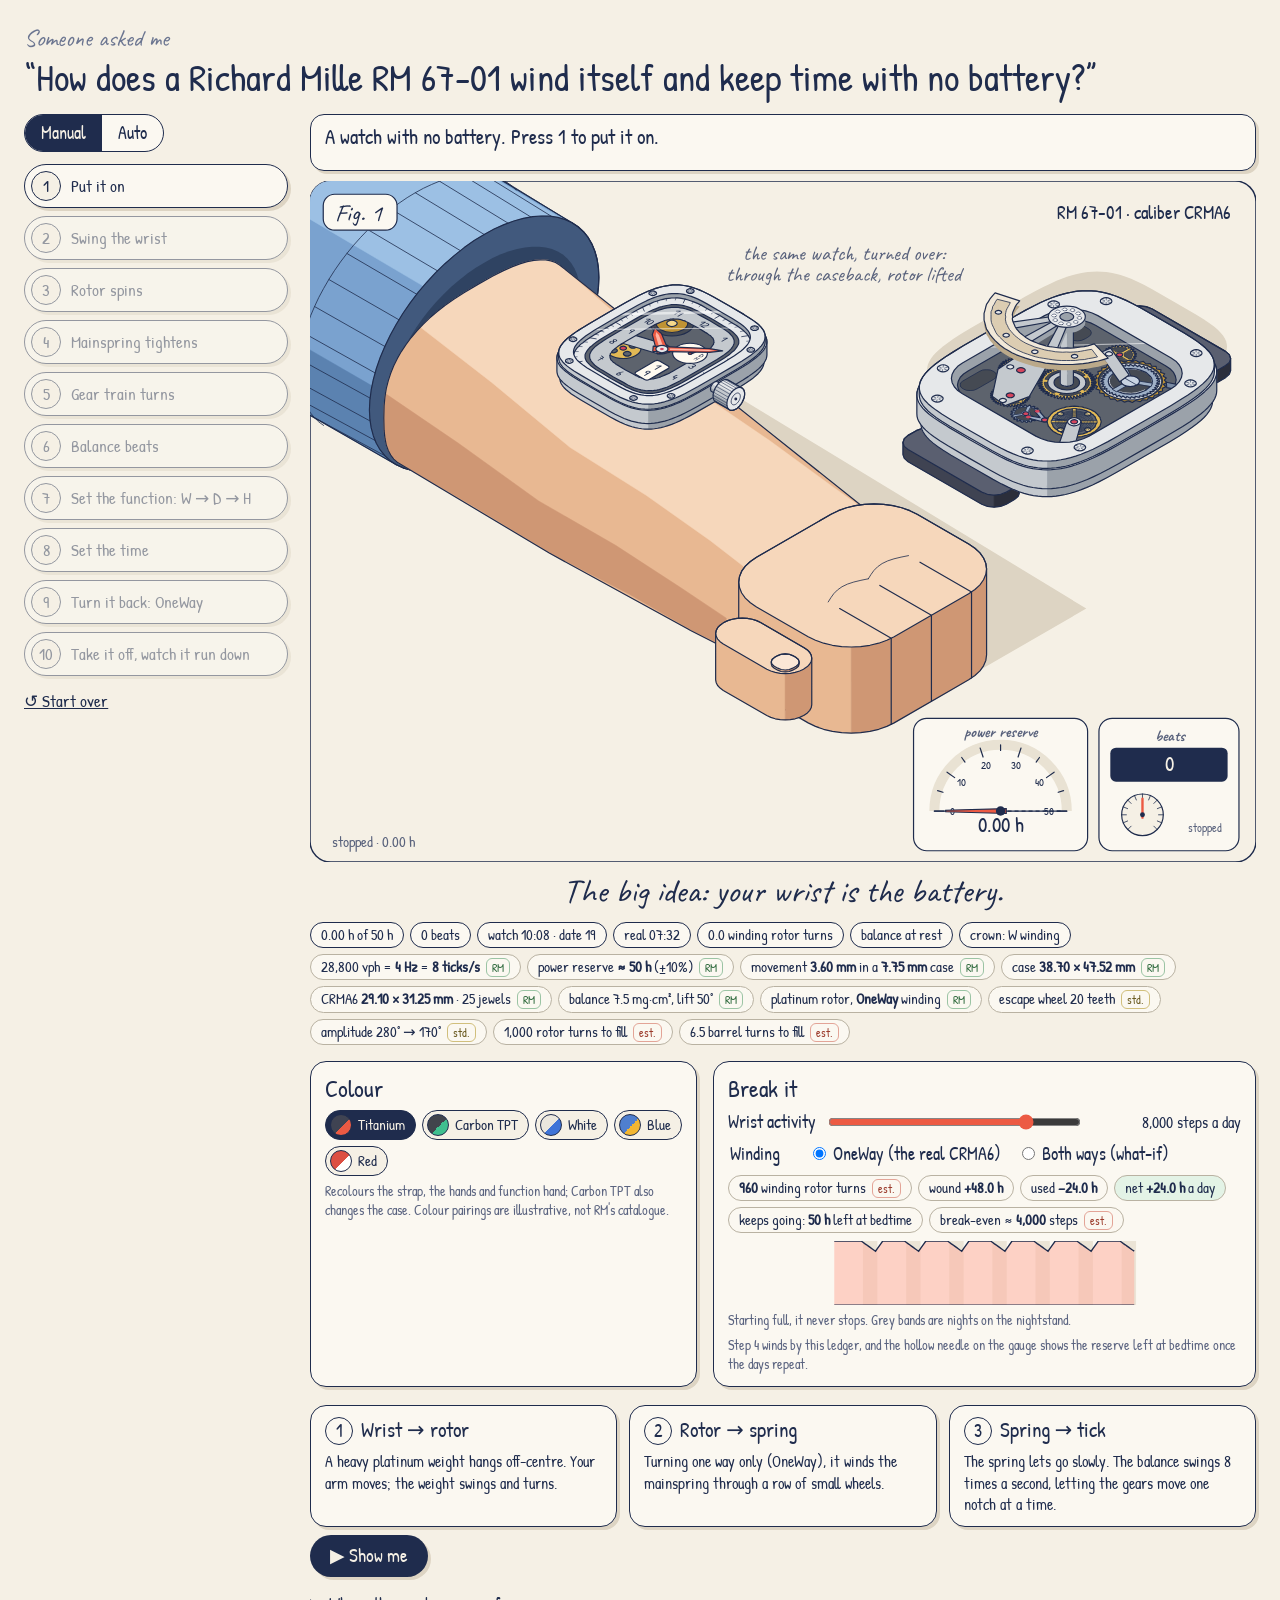
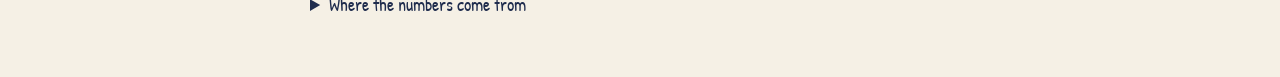
==== rm67-01/rm67-01.html @ 86c644dc "Add RM 67-01 interactive anatomy figure A hand-inked isometric explainer of how the RM 67-01 (calibe" ====
<!doctype html>
<html lang="en">
<head>
<meta charset="utf-8">
<meta name="viewport" content="width=device-width, initial-scale=1">
<title>RM 67-01 Anatomy</title>
<meta name="description" content="How a Richard Mille RM 67-01 winds itself and keeps time with no battery: an interactive, hand-inked machine driven by one small model.">
<link rel="preconnect" href="https://fonts.googleapis.com">
<link rel="preconnect" href="https://fonts.gstatic.com" crossorigin>
<link href="https://fonts.googleapis.com/css2?family=Caveat:wght@600;700&family=Patrick+Hand&display=swap" rel="stylesheet">
<style>:root {
  --paper: #f5f0e5;
  --paper2: #fbf8f1;
  --ink: #1f2c4d;
  --shade: #ddd4c3;
  --cs0: #e6e8ea; --cs1: #c4c9ce; --cs2: #9ba2aa;
  --st0: #5a5f70; --st1: #3f4352; --st2: #2b2e3b;
  --ac0: #ffb3a3; --ac1: #ec5a43; --ac2: #b9402e;
  --blur: rgba(220, 205, 178, 0.55);
  color-scheme: light;
}
* { box-sizing: border-box; }
html, body { margin: 0; }
body {
  background: var(--paper);
  color: var(--ink);
  font-family: "Patrick Hand", "Comic Sans MS", system-ui, sans-serif;
  font-size: 18px;
  line-height: 1.35;
}
.top { max-width: 1280px; margin: 0 auto; padding: 22px 24px 0; }
.kicker { margin: 0; font-family: Caveat, cursive; font-size: 24px; color: #6b7590; }
h1 { margin: 2px 0 0; font-weight: 400; font-size: clamp(24px, 3.2vw, 38px); line-height: 1.15; }
.grid { max-width: 1280px; margin: 0 auto; padding: 14px 24px 60px; display: grid; grid-template-columns: 264px minmax(0, 1fr); gap: 22px; align-items: start; }
.side { position: sticky; top: 14px; }
.mode { display: inline-flex; border: 1.5px solid var(--ink); border-radius: 999px; overflow: hidden; margin-bottom: 12px; background: var(--paper2); }
.mode button { font: inherit; border: 0; background: none; color: var(--ink); padding: 6px 16px; cursor: pointer; }
.mode button[aria-pressed="true"] { background: var(--ink); color: var(--paper); }
.steps { list-style: none; margin: 0; padding: 0; display: grid; gap: 8px; }
.steps button {
  width: 100%; display: flex; align-items: center; gap: 10px; text-align: left;
  font: inherit; font-size: 17px; color: var(--ink); background: var(--paper2);
  border: 1.5px solid var(--ink); border-radius: 999px; padding: 6px 14px 6px 6px; cursor: pointer;
  box-shadow: 3px 3px 0 var(--shade); transition: opacity .3s, background .3s, transform .15s;
}
.steps .n { flex: none; width: 30px; height: 30px; border-radius: 50%; border: 1.5px solid var(--ink); display: grid; place-items: center; background: var(--paper); font-size: 17px; }
.steps button:disabled { cursor: default; }
.steps button[data-state="later"] { opacity: .45; }
.steps button[data-state="done"] { opacity: .38; box-shadow: none; }
.steps button[data-state="done"] .n { background: var(--ink); color: var(--paper); }
.steps button[data-state="running"] { background: var(--ac1); color: #fff; border-color: var(--ink); }
.steps button[data-state="running"] .n { background: #fff; color: var(--ink); }
.steps button[data-state="next"]:not(:disabled):hover { transform: translate(-1px, -1px); box-shadow: 4px 4px 0 var(--shade); }
.steps button.pulse .n { animation: pulse 1.3s ease-in-out infinite; }
@keyframes pulse { 0%, 100% { box-shadow: 0 0 0 0 rgba(236, 90, 67, .55); } 50% { box-shadow: 0 0 0 7px rgba(236, 90, 67, 0); } }
.restart { display: inline-block; margin-top: 14px; color: var(--ink); font-size: 17px; }
.stage { min-width: 0; }
.hint { margin: 0 0 10px; min-height: 2.7em; font-size: 21px; background: var(--paper2); border: 1.5px solid var(--ink); border-radius: 14px; padding: 8px 14px; box-shadow: 3px 3px 0 var(--shade); }
.card { position: relative; }
#fig { display: block; width: 100%; height: auto; }
.readout { position: absolute; left: 22px; bottom: 10px; margin: 0; font-size: 15px; color: #59627c; }
.big { font-family: Caveat, cursive; font-size: 34px; margin: 6px 0 8px; text-align: center; }
.chips { display: flex; flex-wrap: wrap; gap: 6px; }
.chips.facts { margin-top: 6px; }
.chip { background: var(--paper2); border: 1.2px solid #b9b2a2; border-radius: 999px; padding: 2px 10px; font-size: 15px; white-space: nowrap; }
.chip.lv { border-color: var(--ink); }
.chip.lv:empty { display: none; }
.chip.bad { background: #fde3dd; }
.chip.good { background: #e3f3e6; }
.src { font-style: normal; font-size: 12px; border-radius: 6px; padding: 0 5px; margin-left: 3px; border: 1px solid; }
.src.rm { color: #2f6a3d; border-color: #9bc4a4; }
.src.std { color: #6a5a20; border-color: #d1bf7c; }
.src.est { color: #9b3a2a; border-color: #e3a497; }
.row2 { display: grid; grid-template-columns: minmax(0, 1fr) minmax(0, 1.4fr); gap: 16px; margin-top: 16px; }
.panel { background: var(--paper2); border: 1.5px solid var(--ink); border-radius: 16px; padding: 10px 14px 12px; box-shadow: 3px 3px 0 var(--shade); min-width: 0; }
.panel h2 { margin: 0 0 6px; font-weight: 400; font-size: 24px; }
.small { font-size: 14px; color: #5b6480; margin: 6px 0 0; }
.swatches { display: flex; flex-wrap: wrap; gap: 6px; }
.sw { font: inherit; font-size: 15px; display: inline-flex; align-items: center; gap: 6px; border: 1.2px solid var(--ink); background: var(--paper); border-radius: 999px; padding: 3px 10px 3px 4px; cursor: pointer; color: var(--ink); }
.sw i { width: 22px; height: 22px; border-radius: 50%; border: 1.2px solid var(--ink); background: linear-gradient(135deg, var(--a) 55%, var(--b) 55%); }
.sw[aria-pressed="true"] { background: var(--ink); color: var(--paper); }
.sl { display: grid; grid-template-columns: auto minmax(0, 1fr) auto; gap: 10px; align-items: center; }
.sl input { width: 100%; accent-color: var(--ac1); }
.sl output { font-size: 16px; min-width: 9.5em; text-align: right; }
.wind { border: 0; padding: 0; margin: 8px 0; display: flex; flex-wrap: wrap; gap: 4px 16px; }
.wind legend { float: left; margin-right: 10px; }
.week { width: 100%; height: 64px; margin-top: 8px; display: block; }
.week .night { fill: #ebe4d6; }
.week .wkFill { fill: var(--ac0); opacity: .55; }
.week .wkLine { fill: none; stroke: var(--ink); stroke-width: 1.4; vector-effect: non-scaling-stroke; }
.week .wkAxis { stroke: var(--ink); stroke-width: 1.2; vector-effect: non-scaling-stroke; }
.cards { list-style: none; margin: 18px 0 8px; padding: 0; display: grid; grid-template-columns: repeat(3, minmax(0, 1fr)); gap: 12px; }
.cards li { background: var(--paper2); border: 1.5px solid var(--ink); border-radius: 16px; padding: 10px 14px; box-shadow: 3px 3px 0 var(--shade); }
.cards .n { display: inline-grid; place-items: center; width: 28px; height: 28px; border-radius: 50%; border: 1.5px solid var(--ink); }
.cards h3 { display: inline; margin-left: 8px; font-weight: 400; font-size: 21px; }
.cards p { margin: 6px 0 0; font-size: 16px; }
.showme { font: inherit; font-size: 19px; background: var(--ink); color: var(--paper); border: 0; border-radius: 999px; padding: 8px 20px; cursor: pointer; box-shadow: 3px 3px 0 var(--shade); }
.notes { margin-top: 16px; font-size: 15px; }
.notes summary { cursor: pointer; font-size: 18px; }
.notes li { margin: 4px 0; }

/* the drawing */
#fig .paper { fill: var(--paper); stroke: var(--ink); stroke-width: 1.5; vector-effect: non-scaling-stroke; }
#fig path, #fig circle, #fig rect { vector-effect: non-scaling-stroke; }
#fig .k { fill: none; stroke: var(--ink); stroke-width: 1.2; stroke-linejoin: round; stroke-linecap: round; }
#fig circle.k, #fig path.k[style] { stroke: var(--ink); }
#fig .thin { stroke-width: 0.8; }
#fig .hair { stroke-width: 0.55; }
#fig .dash { stroke-dasharray: 3 3; }
#fig .shade { fill: var(--shade); }
#fig .skinShade { fill: #d9a582; opacity: 1; }
#fig .glint { fill: none; stroke: #ffffff; stroke-width: 2.4; opacity: .55; stroke-linecap: round; }
#fig .glint.thinG { stroke-width: 1.2; }
#fig .spring { fill: none; stroke: #e8eef7; stroke-width: 0.9; }
#fig .tpt { fill: url(#tptP); stroke: var(--ink); stroke-width: 1.2; }
#fig .num { font-family: "Patrick Hand", sans-serif; font-size: 3.3px; text-anchor: middle; fill: var(--ink); }
#fig .fnl { font-family: "Patrick Hand", sans-serif; font-size: 2.2px; text-anchor: middle; fill: var(--ink); }
#fig .dnum { font-family: "Patrick Hand", sans-serif; font-size: 3.6px; text-anchor: middle; fill: var(--ink); }
#fig .labBg { fill: var(--paper2); stroke: var(--ink); stroke-width: 1.2; }
#fig .figno { font-family: Caveat, cursive; font-size: 26px; fill: var(--ink); }
#fig .figtitle { font-family: "Patrick Hand", sans-serif; font-size: 20px; fill: var(--ink); text-anchor: end; }
#fig .incap { font-family: Caveat, cursive; font-size: 22px; fill: #59627c; text-anchor: middle; }
#fig .plateFace { fill: var(--paper2); stroke: var(--ink); stroke-width: 1.2; }
#fig .arcBg { fill: none; stroke: #e9e2d3; stroke-width: 10; }
#fig .arcFill { fill: none; stroke: var(--ac1); stroke-width: 10; opacity: .85; }
#fig .gnum { font-size: 12px; text-anchor: middle; fill: var(--ink); font-family: "Patrick Hand", sans-serif; }
#fig .glab { font-size: 22px; text-anchor: middle; fill: var(--ink); font-family: "Patrick Hand", sans-serif; }
#fig .gcap { font-size: 17px; text-anchor: middle; fill: #59627c; font-family: Caveat, cursive; font-weight: 700; }
#fig .gsmall { font-size: 13px; text-anchor: middle; fill: #59627c; font-family: "Patrick Hand", sans-serif; }
#fig .needle { fill: var(--ac1); stroke: var(--ink); stroke-width: 1.2; }
#fig .ghost { fill: none; stroke: var(--ink); stroke-width: 1.2; stroke-dasharray: 4 3; }
#fig .hub { fill: var(--ink); }
#fig .odo { fill: var(--ink); }
#fig .odoT { fill: var(--paper); font-family: "Patrick Hand", monospace; font-size: 22px; text-anchor: middle; letter-spacing: 1px; }
#fig .tickFace { fill: var(--paper); stroke: var(--ink); stroke-width: 1.2; }
#fig .tickNeedle { stroke: var(--ac1); stroke-width: 2.4; stroke-linecap: round; }
#fig .flash { fill: var(--ac1); stroke: var(--ink); stroke-width: 1.2; }
#fig .badge { fill: var(--ink); }
#fig .badgeT { fill: var(--paper); font-family: "Patrick Hand", sans-serif; font-size: 21px; text-anchor: middle; }
#fig .snd { font-family: Caveat, cursive; font-weight: 700; font-size: 30px; fill: var(--ac2); text-anchor: middle; paint-order: stroke; stroke: var(--paper); stroke-width: 4px; stroke-linejoin: round; }
#fig [data-lit] { transition: filter .35s; }
#fig .lit { filter: drop-shadow(0 0 2.2px var(--ac1)) drop-shadow(0 0 0.6px var(--ac1)); }

@media (max-width: 860px) {
  .grid { grid-template-columns: minmax(0, 1fr); padding: 10px 16px 40px; }
  .top { padding: 16px 16px 0; }
  .side { position: static; }
  .steps { grid-template-columns: minmax(0, 1fr) minmax(0, 1fr); }
  .steps button { font-size: 15px; padding: 4px 8px 4px 4px; }
  .steps .n { width: 26px; height: 26px; }
  .row2, .cards { grid-template-columns: minmax(0, 1fr); }
  .hint { font-size: 18px; }
  .readout { position: static; text-align: right; }
  .chip { white-space: normal; }
  .sl { grid-template-columns: minmax(0, 1fr) auto; }
  .sl input { grid-column: 1 / -1; grid-row: 2; }
  .sl output { min-width: 0; }
}
@media (prefers-reduced-motion: reduce) {
  .steps button.pulse .n { animation: none; outline: 2px solid var(--ac1); }
}
</style>
</head>
<body>
<header class="top">
  <p class="kicker">Someone asked me</p>
  <h1>“How does a Richard Mille RM 67-01 wind itself and keep time with no battery?”</h1>
</header>
<main class="grid">
  <aside class="side">
    <div class="mode" role="group" aria-label="Play mode">
      <button type="button" data-mode="manual" aria-pressed="true">Manual</button>
      <button type="button" data-mode="auto" aria-pressed="false">Auto</button>
    </div>
    <ol id="steps" class="steps"></ol>
    <a href="#" id="restart" class="restart">↺ Start over</a>
  </aside>
  <section class="stage">
    <p id="hint" class="hint" aria-live="polite"></p>
    <div class="card">
      <svg id="fig" viewBox="0 0 1000 720" role="img" aria-label="An RM 67-01 on a wrist, and the same watch turned over to show its movement"></svg>
      <p class="readout" id="readout" aria-live="off"></p>
    </div>
    <p class="big">The big idea: your wrist is the battery.</p>
    <div id="live" class="chips live">
      <span class="chip lv" data-k="reserve"></span><span class="chip lv" data-k="beats"></span><span class="chip lv" data-k="watch"></span><span class="chip lv" data-k="world"></span><span class="chip lv" data-k="turns"></span><span class="chip lv" data-k="amp"></span><span class="chip lv" data-k="fn"></span>
    </div>
    <div class="chips facts">
      <span class="chip">28,800 vph = <b>4 Hz</b> = <b>8 ticks/s</b> <i class="src rm">RM</i></span>
      <span class="chip">power reserve <b>≈ 50 h</b> (±10%) <i class="src rm">RM</i></span>
      <span class="chip">movement <b>3.60 mm</b> in a <b>7.75 mm</b> case <i class="src rm">RM</i></span>
      <span class="chip">case <b>38.70 × 47.52 mm</b> <i class="src rm">RM</i></span>
      <span class="chip">CRMA6 <b>29.10 × 31.25 mm</b> · 25 jewels <i class="src rm">RM</i></span>
      <span class="chip">balance 7.5 mg·cm², lift 50° <i class="src rm">RM</i></span>
      <span class="chip">platinum rotor, <b>OneWay</b> winding <i class="src rm">RM</i></span>
      <span class="chip">escape wheel 20 teeth <i class="src std">std.</i></span>
      <span class="chip">amplitude 280° → 170° <i class="src std">std.</i></span>
      <span class="chip">1,000 rotor turns to fill <i class="src est">est.</i></span>
      <span class="chip">6.5 barrel turns to fill <i class="src est">est.</i></span>
    </div>

    <div class="row2">
      <div class="panel">
        <h2>Colour</h2>
        <div class="swatches">
          <button type="button" class="sw" data-v="titanium" aria-pressed="true"><i style="--a:#3f4352;--b:#ec5a43"></i>Titanium</button>
          <button type="button" class="sw" data-v="carbon" aria-pressed="false"><i style="--a:#41444c;--b:#3fbf8f"></i>Carbon TPT</button>
          <button type="button" class="sw" data-v="white" aria-pressed="false"><i style="--a:#ebe7de;--b:#3f74d8"></i>White</button>
          <button type="button" class="sw" data-v="blue" aria-pressed="false"><i style="--a:#4f7fcf;--b:#f2b632"></i>Blue</button>
          <button type="button" class="sw" data-v="red" aria-pressed="false"><i style="--a:#dc4f43;--b:#ffffff"></i>Red</button>
        </div>
        <p class="small">Recolours the strap, the hands and function hand; Carbon TPT also changes the case. Colour pairings are illustrative, not RM's catalogue.</p>
      </div>
      <div class="panel">
        <h2>Break it</h2>
        <label class="sl"><span>Wrist activity</span><input id="act" type="range" min="0" max="10000" step="250" value="8000"><output id="actOut"></output></label>
        <fieldset class="wind"><legend>Winding</legend>
          <label><input type="radio" name="wind" value="one" checked> OneWay (the real CRMA6)</label>
          <label><input type="radio" name="wind" value="both"> Both ways (what-if)</label>
        </fieldset>
        <div id="ledger" class="chips"></div>
        <svg id="week" viewBox="0 0 300 64" class="week" aria-label="Power reserve over a week"></svg>
        <p class="small" id="weekCap"></p>
        <p class="small">Step 4 winds by this ledger, and the hollow needle on the gauge shows the reserve left at bedtime once the days repeat.</p>
      </div>
    </div>

    <ol class="cards">
      <li><span class="n">1</span><h3>Wrist → rotor</h3><p>A heavy platinum weight hangs off-centre. Your arm moves; the weight swings and turns.</p></li>
      <li><span class="n">2</span><h3>Rotor → spring</h3><p>Turning one way only (OneWay), it winds the mainspring through a row of small wheels.</p></li>
      <li><span class="n">3</span><h3>Spring → tick</h3><p>The spring lets go slowly. The balance swings 8 times a second, letting the gears move one notch at a time.</p></li>
    </ol>
    <button type="button" id="showme" class="showme">▶ Show me</button>

    <details class="notes">
      <summary>Where the numbers come from</summary>
      <ul>
        <li><b>RM:</b> Richard Mille's RM 67-01 / CRMA6 specification: 38.70 × 47.52 × 7.75 mm case, 29.10 × 31.25 × 3.60 mm movement, 28,800 vph, about 50 h (±10%), 25 jewels, CuBe balance at 7.5 mg·cm² with a 50° lift angle, platinum rotor with OneWay winding on ceramic ball bearings, function hand at 2 o'clock showing W · D · H, semi-instantaneous date in a vertical aperture at 5 o'clock, grade 5 titanium spline screws.</li>
        <li><b>Corrected from the brief:</b> the selector reads W · D · H (there is no N). RM publishes no variable-geometry rotor or adjustable ribs for the CRMA6 (that idea belongs to other RM calibers), so the rib step and slider became OneWay against a both-ways what-if. The RM 67-01 has no seconds hand; the fourth wheel, which turns once a minute, carries a marker dot instead.</li>
        <li><b>std.:</b> 20-tooth escape wheel and the 280° → 170° amplitude curve are typical of a Swiss lever movement; RM doesn't publish them for the CRMA6.</li>
        <li><b>est.:</b> 1,000 rotor turns for a full wind, 6.5 barrel turns, 0.12 winding turns per step, 16 h a day on the wrist, and the both-ways × 1.6 factor are estimates chosen to be plausible. They set how fast things wind, not the timekeeping.</li>
        <li><b>Drawn, not measured:</b> the layout of the wheels in the movement, the number of bezel screws, and the strap and dial details follow the watch's look, not a technical drawing.</li>
      </ul>
    </details>
  </section>
</main>
<script type="module">
// One small model of the RM 67-01 (caliber CRMA6). Every number the page shows
// comes from here. Pure: no DOM, no clock, no randomness.
//
// source: "rm"   = Richard Mille's published RM 67-01 / CRMA6 specification
//         "std"  = industry standard for a Swiss lever movement; CRMA6 value not published
//         "est"  = our estimate, flagged on the page; not published anywhere

const SPEC = {
  caseW: { v: 38.7, unit: "mm", src: "rm", note: "case width (RM lists 38.70)" },
  caseH: { v: 47.52, unit: "mm", src: "rm", note: "case length, 12 to 6" },
  caseT: { v: 7.75, unit: "mm", src: "rm", note: "case thickness" },
  movW: { v: 29.1, unit: "mm", src: "rm", note: "CRMA6 width" },
  movH: { v: 31.25, unit: "mm", src: "rm", note: "CRMA6 length" },
  movT: { v: 3.6, unit: "mm", src: "rm", note: "CRMA6 thickness" },
  vph: { v: 28800, unit: "vph", src: "rm", note: "balance frequency" },
  reserveH: { v: 50, unit: "h", src: "rm", note: "power reserve, RM states about 50 h ±10%" },
  jewels: { v: 25, unit: "", src: "rm", note: "jewels" },
  inertia: { v: 7.5, unit: "mg·cm²", src: "rm", note: "balance moment of inertia" },
  lift: { v: 50, unit: "°", src: "rm", note: "lift angle" },
  escTeeth: { v: 20, unit: "teeth", src: "std", note: "escape wheel teeth: the Swiss lever standard" },
  ampFull: { v: 280, unit: "°", src: "std", note: "balance amplitude fully wound: typical, not CRMA6 data" },
  ampLow: { v: 170, unit: "°", src: "std", note: "balance amplitude near empty: typical" },
  barrelTurns: { v: 6.5, unit: "turns", src: "est", note: "barrel turns from empty to full" },
  rotorTurnsFull: { v: 1000, unit: "turns", src: "est", note: "OneWay rotor turns to wind 0 → 50 h" },
  turnsPerStep: { v: 0.12, unit: "turns", src: "est", note: "winding rotor turns per walking step" },
  bothWays: { v: 1.6, unit: "×", src: "est", note: "what-if: a rotor that winds both ways" },
  wornH: { v: 16, unit: "h", src: "est", note: "hours a day on the wrist" },
};

const HZ = SPEC.vph.v / 3600 / 2; // 28,800 vph = 8 beats/s = 4 full swings/s
const BEATS_PER_S = SPEC.vph.v / 3600;
const FULL_S = SPEC.reserveH.v * 3600;
// reserve seconds stored per radian of winding rotor travel
const S_PER_RAD = FULL_S / (SPEC.rotorTurnsFull.v * 2 * Math.PI);
// escape wheel: half a tooth per beat
const ESC_DEG_PER_BEAT = 360 / SPEC.escTeeth.v / 2;

function initial() {
  return {
    reserve: 0, // seconds of running left
    run: 0, // seconds the movement has run (drives every wheel)
    watch: 10 * 3600 + 8 * 60, // what the hands show, seconds since day 0 midnight
    day0: 19, // date shown at watch = 0
    world: 7 * 3600 + 32 * 60, // the real clock
    rotor: 0, // rotor angle, rad, relative to the movement
    rotorV: 0, // rad/s
    wound: 0, // total rad that wound the spring
    fn: "W",
    oneWay: true,
  };
}

const clamp = (v, a, b) => Math.min(b, Math.max(a, v));

// Balance amplitude in degrees for a given reserve (falls as the spring lets down).
function amplitude(reserve) {
  if (reserve <= 0) return 0;
  const f = clamp(reserve / FULL_S, 0, 1);
  const a = SPEC.ampLow.v + (SPEC.ampFull.v - SPEC.ampLow.v) * Math.sqrt(f);
  // the last few minutes: amplitude collapses to rest
  return a * clamp(reserve / 300, 0, 1);
}

// Winding: rotor travel (rad, relative to the movement) → reserve seconds.
// OneWay winds on positive travel only; the what-if winds on both.
function windOf(dRotor, oneWay) {
  if (oneWay) return Math.max(0, dRotor) * S_PER_RAD;
  return Math.abs(dRotor) * S_PER_RAD * (SPEC.bothWays.v / 2);
}

// Advance the watch by dt real seconds.
// input: { worn, roll, rollV, spin (kinematic rotor rad/s or null), wear (avg wind s per s), fn }
function step(s, dt, input = {}) {
  const n = { ...s };
  n.world = s.world + dt;
  n.fn = input.fn ?? s.fn;
  n.oneWay = input.oneWay ?? s.oneWay;

  // rotor: an off-centre platinum mass. Gravity pulls it toward the bottom of the
  // tilted case; the wrist roll drags the case round under it.
  let dRotor = 0;
  if (input.spin != null) {
    dRotor = input.spin * dt;
    n.rotorV = input.spin;
  } else if (dt > 0.05) {
    // compressed time: the rotor's swing is averaged into input.wear instead
    n.rotorV = 0;
  } else {
    const g = 60; // rad/s² at full tilt: tuned for a readable swing, not measured
    const damp = 1.4;
    const roll = input.roll ?? 0;
    const acc = -g * Math.sin(s.rotor + roll) - damp * s.rotorV - (input.rollA ?? 0);
    n.rotorV = s.rotorV + acc * dt;
    dRotor = n.rotorV * dt;
  }
  n.rotor = s.rotor + dRotor;
  let gain = (input.worn !== false ? windOf(dRotor, n.oneWay) : 0) + (input.wear ?? 0) * dt;
  if (n.fn === "W" && input.crownWind) gain += input.crownWind * dt;
  n.wound = s.wound + (gain > 0 ? gain / S_PER_RAD : 0);

  // running: the reserve drains one second per second; the bridle slips when full
  const running = s.reserve > 0;
  const used = running ? Math.min(dt, s.reserve) : 0;
  n.reserve = clamp(s.reserve + gain - used, 0, FULL_S);
  n.run = s.run + used;
  n.watch = s.watch + used + (input.setBy ?? 0);
  return n;
}

// Everything the screen reads, derived from the state.
function read(s) {
  const amp = amplitude(s.reserve);
  const running = amp > 0;
  const beats = Math.floor(s.run * BEATS_PER_S);
  const balance = running ? amp * Math.sin(2 * Math.PI * HZ * s.run) : 0;
  const dayIndex = Math.floor(s.watch / 86400);
  const tod = ((s.watch % 86400) + 86400) % 86400;
  // semi-instantaneous date: jumps over the 2 minutes after midnight
  const jump = clamp(tod / 120, 0, 1);
  const date = ((s.day0 - 1 + dayIndex) % 31) + 1;
  const barrelTurnsDone = (s.run / FULL_S) * SPEC.barrelTurns.v;
  return {
    reserveH: s.reserve / 3600,
    reserveFrac: s.reserve / FULL_S,
    amp,
    running,
    beats,
    balance,
    hourDeg: (tod / 43200) * 360,
    minDeg: ((tod % 3600) / 3600) * 360,
    secWheelDeg: (s.run / 60) * 360, // fourth wheel: one turn a minute (no seconds hand)
    escDeg: escAngle(s.run),
    centreDeg: (s.run / 3600) * 360,
    thirdDeg: -(s.run / 3600) * 360 * 7.5,
    barrelDeg: barrelTurnsDone * 360,
    ratchetDeg: -(s.wound / (SPEC.rotorTurnsFull.v * 2 * Math.PI)) * SPEC.barrelTurns.v * 360,
    rotorDeg: (s.rotor * 180) / Math.PI,
    date,
    nextDate: (date % 31) + 1,
    dateJump: tod < 120 && dayIndex > 0 ? jump : 1,
    hh: Math.floor(tod / 3600),
    mm: Math.floor((tod % 3600) / 60),
    worldTod: ((s.world % 86400) + 86400) % 86400,
  };
}

// The escape wheel moves only when a beat lets a tooth go: a fast eased jump
// (30 ms), then still. Continuous in time, never a snap.
function escAngle(run) {
  const b = run * BEATS_PER_S;
  const k = Math.floor(b);
  const f = clamp((b - k) / 0.24, 0, 1);
  const e = f * f * (3 - 2 * f);
  return (k + e) * ESC_DEG_PER_BEAT;
}

// A day of wear, averaged: steps → rotor turns → hours of reserve.
function dayModel({ steps, oneWay = true, startH = SPEC.reserveH.v, days = 7 }) {
  const turns = steps * SPEC.turnsPerStep.v * (oneWay ? 1 : SPEC.bothWays.v);
  const gainH = (turns / SPEC.rotorTurnsFull.v) * SPEC.reserveH.v;
  const worn = SPEC.wornH.v;
  const trace = [];
  let r = startH;
  let stoppedAt = null;
  for (let h = 0; h < days * 24; h++) {
    const hour = h % 24; // 0..15 on the wrist, 16..23 on the nightstand
    const add = hour < worn ? gainH / worn : 0;
    if (r <= 0 && add === 0 && stoppedAt == null) stoppedAt = h;
    r = clamp(r + add - (r > 0 || add > 0 ? 1 : 0), 0, SPEC.reserveH.v);
    if (r === 0 && stoppedAt == null) stoppedAt = h + 1;
    trace.push(r);
  }
  // steady state: reserve on taking it off, once days repeat
  const steady = trace[trace.length - 24 + worn - 1];
  return {
    steps,
    turns,
    gainH,
    useH: 24,
    netH: gainH - 24,
    // speed up a real winding second into a readable on-screen second
    windPerS: gainH / (worn * 3600), // reserve hours per worn second
    trace,
    stoppedAt,
    steady,
    breakEven: Math.ceil((24 / SPEC.reserveH.v) * SPEC.rotorTurnsFull.v / (SPEC.turnsPerStep.v * (oneWay ? 1 : SPEC.bothWays.v))),
  };
}

// Real-time speed factor for a move: (real seconds represented) / (screen seconds).
function speedOf(realS, screenS) {
  return realS / screenS;
}

function speedLabel(k) {
  if (Math.abs(k - 1) < 0.02) return "×1";
  if (k < 1) return "×1/" + Math.round(1 / k);
  return "×" + Math.round(k).toLocaleString("en-US");
}


// Isometric camera and the few solids this figure needs. World units are mm.
// x and y on the floor, z up. The viewer sits at (+1, +1, +1).

const C30 = Math.cos(Math.PI / 6);

function cam(ox, oy, k) {
  return { ox, oy, k };
}

function pr(P, x, y, z) {
  return [P.ox + (y - x) * C30 * P.k, P.oy + ((x + y) * 0.5 - z) * P.k];
}

// A plane at height z whose local X runs along world +y and local Y along world +x.
// Watch faces are drawn flat in this local frame (X toward 3 o'clock, Y toward 6).
function planeM(P, cx, cy, z) {
  const k = P.k;
  const e = P.ox + (cy - cx) * C30 * k;
  const f = P.oy + ((cx + cy) * 0.5 - z) * k;
  return `matrix(${r3(C30 * k)} ${r3(0.5 * k)} ${r3(-C30 * k)} ${r3(0.5 * k)} ${r3(e)} ${r3(f)})`;
}

function onPlane(P, cx, cy, z, X, Y) {
  return pr(P, cx + Y, cy + X, z);
}

const r1 = (v) => Math.round(v * 10) / 10;
const r3 = (v) => Math.round(v * 1000) / 1000;

function pathOf(pts, close = true) {
  return "M" + pts.map((p) => r1(p[0]) + " " + r1(p[1])).join("L") + (close ? "Z" : "");
}

function hull(points) {
  const p = points.slice().sort((a, b) => a[0] - b[0] || a[1] - b[1]);
  const cr = (o, a, b) => (a[0] - o[0]) * (b[1] - o[1]) - (a[1] - o[1]) * (b[0] - o[0]);
  const lo = [];
  const up = [];
  for (const q of p) {
    while (lo.length >= 2 && cr(lo[lo.length - 2], lo[lo.length - 1], q) <= 0) lo.pop();
    lo.push(q);
  }
  for (let i = p.length - 1; i >= 0; i--) {
    const q = p[i];
    while (up.length >= 2 && cr(up[up.length - 2], up[up.length - 1], q) <= 0) up.pop();
    up.push(q);
  }
  return lo.slice(0, -1).concat(up.slice(0, -1));
}

// Tonneau: a superellipse, local X half-width a, Y half-length b.
function tonneau(a, b, n = 4.2, N = 96) {
  const out = [];
  for (let i = 0; i < N; i++) {
    const t = (i / N) * Math.PI * 2;
    const c = Math.cos(t);
    const s = Math.sin(t);
    out.push([a * Math.sign(c) * Math.abs(c) ** (2 / n), b * Math.sign(s) * Math.abs(s) ** (2 / n)]);
  }
  return out;
}

// Distance from centre to a superellipse edge along polar angle th (local frame).
function tonneauR(a, b, th, n = 4.2) {
  return (Math.abs(Math.cos(th) / a) ** n + Math.abs(Math.sin(th) / b) ** n) ** (-1 / n);
}

function roundRect(x0, y0, x1, y1, r, N = 8) {
  const out = [];
  const corner = (cx, cy, a0) => {
    for (let i = 0; i <= N; i++) {
      const a = a0 + (i / N) * (Math.PI / 2);
      out.push([cx + r * Math.cos(a), cy + r * Math.sin(a)]);
    }
  };
  corner(x1 - r, y1 - r, 0);
  corner(x0 + r, y1 - r, Math.PI / 2);
  corner(x0 + r, y0 + r, Math.PI);
  corner(x1 - r, y0 + r, (3 * Math.PI) / 2);
  return out;
}

function circlePts(cx, cy, r, N = 48) {
  const out = [];
  for (let i = 0; i < N; i++) {
    const a = (i / N) * Math.PI * 2;
    out.push([cx + r * Math.cos(a), cy + r * Math.sin(a)]);
  }
  return out;
}

const fillS = (c) => `style="fill:${c};stroke:${c};stroke-width:.5"`;
const fillOnly = (c) => `style="fill:${c}"`;

// A vertical prism on a world plan. tones = [top, faces toward +x, faces toward +y].
// Sides are flat colour runs; one ink outline goes round the silhouette and the top.
function prism(P, plan, z0, z1, tones, o = {}) {
  const n = plan.length;
  let area = 0;
  for (let i = 0; i < n; i++) {
    const [x0, y0] = plan[i];
    const [x1, y1] = plan[(i + 1) % n];
    area += x0 * y1 - x1 * y0;
  }
  const ccw = area > 0;
  const B = plan.map(([x, y]) => pr(P, x, y, z0));
  const T = plan.map(([x, y]) => pr(P, x, y, z1));
  const edges = [];
  for (let i = 0; i < n; i++) {
    const j = (i + 1) % n;
    const dx = plan[j][0] - plan[i][0];
    const dy = plan[j][1] - plan[i][1];
    const nx = ccw ? dy : -dy;
    const ny = ccw ? -dx : dx;
    const vis = nx + ny > 1e-9;
    edges.push({ i, j, vis, tone: vis ? (nx > ny ? 1 : 2) : 0 });
  }
  let start = edges.findIndex((e) => !e.vis);
  if (start < 0) start = 0;
  const order = edges.slice(start).concat(edges.slice(0, start));
  let out = "";
  let run = null;
  const flush = () => {
    if (!run) return;
    const pts = [];
    for (const e of run.list) pts.push(B[e.i]);
    pts.push(B[run.list[run.list.length - 1].j]);
    for (let q = run.list.length - 1; q >= 0; q--) pts.push(T[run.list[q].j]);
    pts.push(T[run.list[0].i]);
    out += `<path d="${pathOf(pts)}" ${fillS(tones[run.tone])}/>`;
    run = null;
  };
  for (const e of order) {
    if (!e.vis) {
      flush();
      continue;
    }
    if (run && run.tone === e.tone) run.list.push(e);
    else {
      flush();
      run = { tone: e.tone, list: [e] };
    }
  }
  flush();
  if (z1 - z0 < 1e-6) out = "";
  out += `<path d="${pathOf(T)}" ${fillOnly(tones[0])}${o.topId ? ` id="${o.topId}"` : ""}/>`;
  if (o.ink !== false) {
    out += `<path class="k" d="${pathOf(hull(B.concat(T)))}"/>`;
    out += `<path class="k" d="${pathOf(T)}"/>`;
  }
  return out;
}

// A tube along world y with an elliptical (or squarish, n > 2) cross-section.
// stations: [{ y, rx, rz, zc, cx? }]. tones = [top, side, underside].
function tubeY(P, st, tones, o = {}) {
  const n = o.n || 2;
  const sec = (s, a) => {
    const c = Math.cos(a);
    const q = Math.sin(a);
    return [(s.cx || 0) + s.rx * Math.sign(c) * Math.abs(c) ** (2 / n), s.zc + s.rz * Math.sign(q) * Math.abs(q) ** (2 / n)];
  };
  const pt = (s, a) => {
    const [x, z] = sec(s, a);
    return pr(P, x, s.y, z);
  };
  const all = [];
  for (const s of st) for (let i = 0; i < 72; i++) all.push(pt(s, (i / 72) * Math.PI * 2));
  const H = hull(all);
  const band = (a0, a1) => {
    const pts = [];
    st.forEach((s) => pts.push(pt(s, a0)));
    const L = st[st.length - 1];
    for (let i = 1; i < 16; i++) pts.push(pt(L, a0 + ((a1 - a0) * i) / 16));
    for (let q = st.length - 1; q >= 0; q--) pts.push(pt(st[q], a1));
    const F = st[0];
    for (let i = 1; i < 16; i++) pts.push(pt(F, a1 + ((a0 - a1) * i) / 16));
    return pathOf(pts);
  };
  const D = Math.PI / 180;
  let out = `<path d="${pathOf(H)}" ${fillS(tones[1])}/>`;
  out += `<path d="${band(-40 * D, 12 * D)}" ${fillS(tones[2])}/>`;
  out += `<path d="${band(58 * D, 150 * D)}" ${fillS(tones[0])}/>`;
  if (o.cap) {
    const L = st[st.length - 1];
    const cap = [];
    for (let i = 0; i < 72; i++) cap.push(pt(L, (i / 72) * Math.PI * 2));
    out += `<path d="${pathOf(cap)}" ${fillS(o.cap)}/><path class="k" d="${pathOf(cap)}"/>`;
  }
  out += `<path class="k" d="${pathOf(H)}"/>`;
  return { svg: out, hull: H, pt, sec };
}

// A thin strip (a strap) along world y following a cross-section profile [[x, z], ...].
// Only the outward face that looks at the viewer is drawn. centre: [x, z] the profile wraps.
function stripY(P, prof, y0, y1, tones, centre) {
  const seg = [];
  for (let i = 0; i < prof.length - 1; i++) {
    const [xa, za] = prof[i];
    const [xb, zb] = prof[i + 1];
    const mx = (xa + xb) / 2 - centre[0];
    const mz = (za + zb) / 2 - centre[1];
    const ang = Math.atan2(mz, mx);
    // outward normal of the segment
    let nx = zb - za;
    let nz = -(xb - xa);
    if (nx * mx + nz * mz < 0) {
      nx = -nx;
      nz = -nz;
    }
    const vis = nx + nz > 0;
    const deg = (ang * 180) / Math.PI;
    const tone = deg > 58 && deg < 150 ? 0 : deg < 12 && deg > -140 ? 2 : 1;
    seg.push({ i, vis, tone });
  }
  let out = "";
  let ink = "";
  let run = null;
  let vrun = null;
  const q = (i, y) => pr(P, prof[i][0], y, prof[i][1]);
  const flush = () => {
    if (!run) return;
    const a = run[0];
    const b = run[run.length - 1] + 1;
    const pts = [];
    for (let i = a; i <= b; i++) pts.push(q(i, y0));
    for (let i = b; i >= a; i--) pts.push(q(i, y1));
    out += `<path d="${pathOf(pts)}" ${fillS(tones[run.tone])}/>`;
    run = null;
  };
  const vflush = () => {
    if (!vrun) return;
    const pts = [];
    for (let i = vrun[0]; i <= vrun[1] + 1; i++) pts.push(q(i, y0));
    for (let i = vrun[1] + 1; i >= vrun[0]; i--) pts.push(q(i, y1));
    ink += `<path class="k" d="${pathOf(pts)}"/>`;
    vrun = null;
  };
  for (const s of seg) {
    if (!s.vis) {
      flush();
      vflush();
      continue;
    }
    if (run && run.tone === s.tone) run.push(s.i);
    else {
      flush();
      run = [s.i];
      run.tone = s.tone;
    }
    if (vrun) vrun[1] = s.i;
    else vrun = [s.i, s.i];
  }
  flush();
  vflush();
  return { svg: out + ink, seg, q };
}

// Ellipse of a horizontal circle (radius r at world centre) as a path.
function flatCircle(P, x, y, z, r, N = 40) {
  const pts = [];
  for (let i = 0; i < N; i++) {
    const a = (i / N) * Math.PI * 2;
    pts.push(pr(P, x + r * Math.cos(a), y + r * Math.sin(a), z));
  }
  return pathOf(pts);
}

// A vertical cylinder: a prism on a circle plan.
function post(P, x, y, r, z0, z1, tones) {
  return prism(P, circlePts(x, y, r, 36), z0, z1, tones);
}


// The drawing: a forearm with the RM 67-01 on it, and the same watch turned over
// beside it with the rotor lifted off its bearing. Static paths are built once;
// the parts that move carry ids and get a transform each frame.

const W = 1000;
const H = 720;

// main scene camera and the wrist
const PM = cam(372, 396, 3.5);
const CASE = { a: 19.35, b: 23.76, n: 4.2 }; // half of 38.7 × 47.52
const Z0 = 36; // caseback on the skin
const ZB = [Z0, Z0 + 2.2, Z0 + 6.2, Z0 + 7.75]; // back, middle, bezel, top (7.75 total)
const ZD = ZB[3] - 1.35; // dial plane, under the crystal
const OPEN = { a: 16.15, b: 20.16 };

// inset: the watch turned over, through the caseback
const PI_ = cam(800, 206, 5.0);
const ZM = -1.4; // movement plane, under the back crystal
const ZR = 12.5; // rotor lifted off its bearing
const MOV = { w: 29.1, h: 31.25 };

const T = {
  skin: ["#f6d7bb", "#e8b892", "#cf9774"],
  sleeve: ["#9cc0e4", "#7aa2cf", "#5b82b0"],
  cushion: ["#f3e3c3", "#e2cba2", "#c9ad7f"],
  ti: ["var(--cs0)", "var(--cs1)", "var(--cs2)"],
  strap: ["var(--st0)", "var(--st1)", "var(--st2)"],
  plate: ["#7a808a", "#5d636d", "#454a53"],
  gold: ["#f6d98a", "#e2b955", "#bf9334"],
  plat: ["#f1e8d8", "#dccdb2", "#bba98a"],
  steel: ["#c9d4e3", "#9fb0c7", "#7b8ca5"],
  jewel: "#d6455d",
};

const local = (d, cls = "", style = "") => `<path d="${d}"${cls ? ` class="${cls}"` : ""}${style ? ` style="${style}"` : ""}/>`;
const lpath = (pts, close = true) => pathOf(pts, close);
const circ = (x, y, r, style, cls = "") => `<circle cx="${r1(x)}" cy="${r1(y)}" r="${r3(r)}"${cls ? ` class="${cls}"` : ""} style="${style}"/>`;

// polar helpers on the face: clock angle φ (0 at 12, clockwise) → local X, Y
const clockDir = (phi) => [Math.sin(phi), -Math.cos(phi)];
const thOf = (phi) => Math.atan2(-Math.cos(phi), Math.sin(phi));

// ---------- the wrist ----------
const ARM = [
  { y: -64, rx: 33, rz: 24, zc: 26 },
  { y: -40, rx: 31.5, rz: 21.5, zc: 23 },
  { y: -14, rx: 29.5, rz: 18.5, zc: 18.5 },
  { y: 12, rx: 28.5, rz: 17, zc: 18 },
  { y: 34, rx: 28, rz: 15.5, zc: 16.5 },
  { y: 50, rx: 28, rz: 13, zc: 16 },
];
const ARM_N = 2.6;
const SLEEVE = [
  { y: -175, rx: 41, rz: 34, zc: 34 },
  { y: -62, rx: 40, rz: 33, zc: 33 },
];
const WRIST = { rx: 29, rz: 18, zc: 18 }; // cross-section the strap and cushion wrap

function shadowOf(P, plan, dx, dy) {
  const pts = hull(plan.map(([x, y]) => pr(P, x + dx, y + dy, 0)));
  return `<path d="${pathOf(pts)}" class="shade"/>`;
}

function armSvg() {
  const P = PM;
  let out = "";
  // hard warm shadow, just behind the arm (toward −x, away from the viewer)
  const foot = [];
  for (const s of [...SLEEVE, ...ARM]) foot.push([s.rx * 0.8, s.y], [-s.rx * 0.8, s.y]);
  foot.push([28, 94], [-28, 94], [35, 78], [35, 50]);
  out += shadowOf(P, foot, -30, -4);
  // sleeve: knitted cuff, a darker opening, ribs that run from seam to rim
  const sl = tubeY(P, SLEEVE, T.sleeve, { cap: "#41597d" });
  out += sl.svg;
  const capIn = [];
  for (let i = 0; i < 72; i++) {
    const a = (i / 72) * Math.PI * 2;
    capIn.push(pr(P, 33.5 * Math.cos(a), -62, 31 + 26.5 * Math.sin(a)));
  }
  out += `<path d="${pathOf(capIn)}" style="fill:#2f4362"/>`;
  // cuff seam ring and ribs on the visible face
  const seam = [];
  for (let a = -38; a <= 150; a += 4) seam.push(sl.pt({ y: -86, rx: 40.6, rz: 33.6, zc: 33 }, (a * Math.PI) / 180));
  out += `<path class="k thin" d="${pathOf(seam, false)}"/>`;
  for (let a = -30; a <= 140; a += 12) {
    const r = (a * Math.PI) / 180;
    const p0 = sl.pt({ y: -86, rx: 40.6, rz: 33.6, zc: 33 }, r);
    const p1 = sl.pt({ y: -62, rx: 40, rz: 33, zc: 33 }, r);
    out += `<path class="k thin" d="${pathOf([p0, p1], false)}"/>`;
  }
  // the forearm
  const arm = tubeY(P, ARM, T.skin, { n: ARM_N });
  out += arm.svg;
  // the hand, palm down; thumb on the near side
  const hand = roundRect(-28, 46, 28, 94, 15, 10).map(([x, y]) => [x, y]);
  out += prism(P, hand, 3, 29, T.skin);
  // finger gaps: along the top to the front edge, then down the front face
  for (const x of [-14, 0, 14]) {
    const yEnd = 94 - (Math.abs(x) > 13 ? 15 - Math.sqrt(15 * 15 - (Math.abs(x) - 13) ** 2) : 0);
    out += `<path class="k" d="${pathOf([pr(P, x, 76, 29), pr(P, x, yEnd, 29), pr(P, x, yEnd, 3)], false)}"/>`;
  }
  // knuckles: short arcs on the top that start and end on a finger gap
  for (const [x0, x1] of [[-28, -14], [-14, 0], [0, 14], [14, 28]]) {
    const pts = [];
    const a0 = x0;
    const a1 = x1;
    for (let i = 0; i <= 8; i++) {
      const x = a0 + ((a1 - a0) * i) / 8;
      pts.push(pr(P, x, 72 - 2.2 * Math.sin((Math.PI * i) / 8), 29));
    }
    if (x0 > -28 && x1 < 28) out += `<path class="k thin" d="${pathOf(pts, false)}"/>`;
  }
  const thumb = roundRect(22, 50, 35, 78, 6.4, 8);
  out += prism(P, thumb, 5, 19, T.skin);
  out += prism(P, roundRect(27, 70, 33.4, 76.4, 2.6, 4), 19, 19.6, ["#fbe7d6", T.skin[1], T.skin[2]]);
  return out;
}

function cushionSvg() {
  const st = [-27, 27].map((y) => ({ y, rx: WRIST.rx, rz: WRIST.rz, zc: WRIST.zc }));
  let out = shadowOf(PM, [[30, -27], [-30, -27], [30, 27], [-30, 27]], -8, -3);
  const c = tubeY(PM, st, T.cushion, { n: ARM_N, cap: T.cushion[2] });
  out += c.svg;
  // a stitched seam round the near end
  const s = [];
  for (let a = -30; a <= 140; a += 5) s.push(c.pt({ y: 24, rx: WRIST.rx + 0.4, rz: WRIST.rz + 0.4, zc: WRIST.zc }, (a * Math.PI) / 180));
  out += `<path class="k thin dash" d="${pathOf(s, false)}"/>`;
  return out;
}

// the strap: two rubber pieces wrapping the wrist from under the 12 and 6 ends
function strapSvg() {
  const P = PM;
  const cx = 0;
  const cz = WRIST.zc;
  const R = (a) => {
    const c = Math.cos(a);
    const q = Math.sin(a);
    return [cx + (WRIST.rx + 1.6) * Math.sign(c) * Math.abs(c) ** (2 / ARM_N), cz + (WRIST.rz + 1.6) * Math.sign(q) * Math.abs(q) ** (2 / ARM_N)];
  };
  const D = Math.PI / 180;
  let out = "";
  const pieces = [
    [[21, Z0 + 0.6], ...Array.from({ length: 28 }, (_, i) => R((52 - i * 4) * D))],
    [[-21, Z0 + 0.6], ...Array.from({ length: 22 }, (_, i) => R((128 + i * 4) * D))],
  ];
  for (const prof of pieces) {
    const s = stripY(P, prof, -12, 12, T.strap, [cx, cz]);
    out += s.svg;
    // moulded grooves across the strap, edge to edge
    for (let i = 3; i < prof.length - 1; i += 4) {
      if (!s.seg[i] || !s.seg[i].vis) continue;
      out += `<path class="k thin" d="${pathOf([s.q(i, -12), s.q(i, 12)], false)}"/>`;
    }
  }
  return out;
}

// ---------- the watch head on the wrist ----------
function caseSvg(P, z0, flip) {
  const pl = (a, b) => tonneau(a, b, CASE.n).map(([X, Y]) => [Y, X]);
  let out = "";
  out += prism(P, pl(CASE.a - 0.6, CASE.b - 0.6), z0, z0 + 2.2, T.ti);
  out += prism(P, pl(CASE.a, CASE.b), z0 + 2.2, z0 + 6.2, T.ti, { topId: flip ? "" : "caseMid" });
  out += prism(P, pl(CASE.a - 0.35, CASE.b - 0.35), z0 + 6.2, z0 + 7.75, T.ti, { topId: flip ? "insetTop" : "caseTop" });
  return out;
}

function screwsSvg(n = 8, a = 17.75, b = 21.96, r = 0.95) {
  let out = "";
  for (let i = 0; i < n; i++) {
    const t = ((i + 0.5) / n) * Math.PI * 2;
    const c = Math.cos(t);
    const s = Math.sin(t);
    const X = a * Math.sign(c) * Math.abs(c) ** (2 / CASE.n);
    const Y = b * Math.sign(s) * Math.abs(s) ** (2 / CASE.n);
    out += circ(X, Y, r, "fill:var(--cs0)", "k");
    // spline head: six short splines from the rim toward the centre
    let d = "";
    for (let k = 0; k < 6; k++) {
      const a2 = (k / 6) * Math.PI * 2 + i;
      d += `M${r3(X + r * Math.cos(a2))} ${r3(Y + r * Math.sin(a2))}L${r3(X + 0.35 * r * Math.cos(a2))} ${r3(Y + 0.35 * r * Math.sin(a2))}`;
    }
    out += `<path class="k hair" d="${d}"/>`;
  }
  return out;
}

function ring(aO, bO, aI, bI) {
  return lpath(tonneau(aO, bO, CASE.n)) + lpath(tonneau(aI, bI, CASE.n).reverse());
}

function dialSvg() {
  const a = OPEN.a;
  const b = OPEN.b;
  let out = "";
  out += local(lpath(tonneau(a, b, CASE.n)), "", `fill:${T.plate[1]}`);
  // the movement through the open-worked dial: barrel, a wheel, skeleton bridges
  out += circ(-6, -9.5, 5.4, `fill:${T.plate[2]}`, "k");
  out += circ(-6, -9.5, 3.9, `fill:${T.gold[2]}`, "k");
  out += circ(-6, -9.5, 1.3, `fill:${T.gold[0]}`, "k");
  out += circ(-7, 6.5, 4.4, `fill:${T.gold[1]}`, "k");
  for (let k = 0; k < 4; k++) {
    const t = (k / 4) * Math.PI * 2 + 0.4;
    out += circ(-7 + 2.6 * Math.cos(t), 6.5 + 2.6 * Math.sin(t), 0.95, `fill:${T.plate[1]}`, "k");
  }
  out += circ(-7, 6.5, 0.8, `fill:${T.jewel}`, "k");
  // a bridge: closed shape from the centre toward 7 o'clock
  out += local(lpath(roundRect(-12.5, -2.2, 2, 2.2, 2.2, 5).map(([x, y]) => [x * 0.95 + y * 0.31, y * 0.95 - x * 0.31])), "k", `fill:var(--cs1)`);
  out += circ(-9.8, 2.5, 0.75, "fill:var(--cs0)", "k");
  // chapter ring with a minute track, ticks hanging from its outer edge
  const ci = { a: a - 2.4, b: b - 2.4 };
  out += local(ring(a, b, ci.a, ci.b), "k", "fill:var(--cs0);fill-rule:evenodd");
  let ticks = "";
  let majors = "";
  for (let m = 0; m < 60; m++) {
    const phi = (m / 60) * Math.PI * 2;
    const th = thOf(phi);
    const ro = tonneauR(a, b, th, CASE.n);
    const [dx, dy] = clockDir(phi);
    const len = m % 5 === 0 ? 1.7 : 0.9;
    const seg = `M${r3(dx * ro)} ${r3(dy * ro)}L${r3(dx * (ro - len))} ${r3(dy * (ro - len))}`;
    if (m % 5 === 0) majors += seg;
    else ticks += seg;
  }
  out += `<path class="k hair" d="${ticks}"/><path class="k thin" d="${majors}"/>`;
  // numeral rail: a titanium ring the Arabic numerals sit on
  const ra = { a: ci.a - 0.9, b: ci.b - 0.9 };
  out += local(ring(ra.a, ra.b, ra.a - 4.2, ra.b - 4.2), "k", "fill:var(--cs1);fill-rule:evenodd");
  for (let h = 1; h <= 12; h++) {
    if (h === 2 || h === 5) continue; // function hand and date live there
    const phi = (h / 12) * Math.PI * 2;
    const th = thOf(phi);
    const r = tonneauR(ra.a - 2.1, ra.b - 2.1, th, CASE.n);
    const [dx, dy] = clockDir(phi);
    out += `<text x="${r3(dx * r)}" y="${r3(dy * r + 1.15)}" class="num">${h}</text>`;
  }
  // function indicator at 2 o'clock: W · D · H with its own hand
  const fd = clockDir((2 / 12) * Math.PI * 2);
  const fc = [fd[0] * 7.2, fd[1] * 7.2];
  const axis = Math.atan2(fd[1], fd[0]);
  out += `<g id="fnDial">`;
  out += circ(fc[0], fc[1], 4.3, "fill:#fffaf0", "k");
  FN_ANG.forEach((da, i) => {
    const t = axis + da;
    out += `<text x="${r3(fc[0] + 2.85 * Math.cos(t))}" y="${r3(fc[1] + 2.85 * Math.sin(t) + 0.72)}" class="fnl">${"WDH"[i]}</text>`;
  });
  out += `<g id="fnHand" transform="translate(${r3(fc[0])} ${r3(fc[1])})"><g id="fnHandR">`;
  out += local("M-0.4 0L0 -0.4L2.0 0L0 0.4Z", "k", "fill:var(--ac1)");
  out += `</g></g>`;
  out += circ(fc[0], fc[1], 0.45, "fill:var(--ac2)", "k");
  out += `</g>`;
  // date at 5 o'clock: a vertical aperture, tens over units, rolling on a strip
  const dd = clockDir((5 / 12) * Math.PI * 2);
  const dc = [dd[0] * 9.4, dd[1] * 9.4];
  out += `<g transform="translate(${r3(dc[0])} ${r3(dc[1])})">`;
  out += `<clipPath id="dateClip"><rect x="-2.3" y="-4.1" width="4.6" height="8.2" rx="0.8"/></clipPath>`;
  out += `<rect x="-2.3" y="-4.1" width="4.6" height="8.2" rx="0.8" style="fill:#fffaf0"/>`;
  out += `<g clip-path="url(#dateClip)"><g id="dateStrip"></g></g>`;
  out += `<rect x="-2.3" y="-4.1" width="4.6" height="8.2" rx="0.8" class="k"/>`;
  out += `</g>`;
  // hands: skeleton hour and minute with lume, then a cap
  out += `<g id="hourH">${local("M-1.5 1.8L-1.15 -6.5L0 -9.2L1.15 -6.5L1.5 1.8Z", "k", "fill:var(--ac1)")}${local("M-0.5 -1.6L-0.4 -6L0 -7.4L0.4 -6L0.5 -1.6Z", "", "fill:var(--ac0)")}</g>`;
  out += `<g id="minH">${local("M-1.1 2.2L-0.8 -11.8L0 -15L0.8 -11.8L1.1 2.2Z", "k", "fill:var(--ac1)")}${local("M-0.35 -2L-0.3 -11.5L0 -13L0.3 -11.5L0.35 -2Z", "", "fill:var(--ac0)")}</g>`;
  out += circ(0, 0, 1.5, "fill:var(--cs0)", "k");
  out += circ(0, 0, 0.5, `fill:${T.jewel}`, "");
  return out;
}

const FN_ANG = [-0.75, 0, 0.75];

function crownSvg(P) {
  // along +y at 3 o'clock; knurled, with a titanium tube into the case
  const zc = Z0 + 4.2;
  const tube = tubeY(P, [{ y: CASE.a - 1, rx: 1.4, rz: 1.4, zc }, { y: CASE.a + 1.8, rx: 1.4, rz: 1.4, zc }], T.ti, { cap: T.ti[1] });
  const st = [{ y: CASE.a + 1.6, rx: 3.1, rz: 3.1, zc }, { y: CASE.a + 6.4, rx: 3.1, rz: 3.1, zc }];
  const cr = tubeY(P, st, T.ti, { cap: "var(--cs0)" });
  let knurl = "";
  for (let a = -40; a <= 150; a += 15) {
    const r = (a * Math.PI) / 180;
    knurl += pathOf([cr.pt(st[0], r), cr.pt(st[1], r)], false);
  }
  const face = pr(P, 0, CASE.a + 6.4, zc);
  return `<g id="crownTube">${tube.svg}</g><g id="crown">${cr.svg}<path class="k hair" d="${knurl}"/>` + `<path class="k thin" d="${flatCircleY(P, 0, CASE.a + 6.4, zc, 1.6)}"/>` + circ(face[0], face[1], 0.9, "fill:var(--ac1)", "k") + `</g>`;
}

function flatCircleY(P, x, y, zc, r) {
  const pts = [];
  for (let i = 0; i < 32; i++) {
    const a = (i / 32) * Math.PI * 2;
    pts.push(pr(P, x + r * Math.cos(a), y, zc + r * Math.sin(a)));
  }
  return pathOf(pts);
}

function watchSvg() {
  const P = PM;
  let out = "";
  out += caseSvg(P, Z0, false);
  out += `<path id="tptTop" d="" class="tpt"/>`;
  const top = ZB[3];
  // bezel inner wall, then the dial under the crystal
  const open = tonneau(OPEN.a, OPEN.b, CASE.n).map(([X, Y]) => pr(P, Y, X, top));
  out += `<path d="${pathOf(open)}" style="fill:var(--cs2)"/>`;
  out += `<clipPath id="openClip"><path d="${pathOf(open)}"/></clipPath>`;
  out += `<g clip-path="url(#openClip)"><g transform="${planeM(P, 0, 0, ZD)}" class="plane" id="dialG">${dialSvg()}</g>`;
  // crystal glints: two strokes from edge to edge, cut by the opening
  const g1 = [onPlane(P, 0, 0, top, -20, 2), onPlane(P, 0, 0, top, 4, -24)];
  const g2 = [onPlane(P, 0, 0, top, -18, 9), onPlane(P, 0, 0, top, 8, -18)];
  out += `<path class="glint" d="${pathOf(g1, false)}"/><path class="glint thinG" d="${pathOf(g2, false)}"/></g>`;
  out += `<path class="k" d="${pathOf(open)}"/>`;
  out += `<g transform="${planeM(P, 0, 0, top)}" class="plane">${screwsSvg()}</g>`;
  out += crownSvg(P);
  return out;
}

// ---------- the movement seen through the caseback ----------
const MV = {
  barrel: [7.5, -8, 6.3],
  ratchet: [7.5, -8, 5.1],
  centre: [0, 0, 5],
  third: [-8.2, 3, 4],
  fourth: [-4.2, 9.6, 3.4],
  esc: [1.6, 11.6, 2.6],
  pallet: [5.2, 10.6],
  balance: [9.2, 7.4, 4.6],
  oneway: [-4.6, -6.2, 2.5],
  reduce: [0.6, -12.3, 2.9],
};

function wheel(id, x, y, r, tones, spokes = 4, teeth = 0, extra = "") {
  let d = "";
  if (teeth) {
    const pts = [];
    for (let i = 0; i < teeth; i++) {
      const a = (i / teeth) * Math.PI * 2;
      const da = (Math.PI * 2) / teeth;
      pts.push([r * 0.86 * Math.cos(a), r * 0.86 * Math.sin(a)]);
      pts.push([r * Math.cos(a + da * 0.25), r * Math.sin(a + da * 0.25)]);
      pts.push([r * Math.cos(a + da * 0.5), r * Math.sin(a + da * 0.5)]);
      pts.push([r * 0.86 * Math.cos(a + da * 0.75), r * 0.86 * Math.sin(a + da * 0.75)]);
    }
    d = lpath(pts);
  } else d = lpath(circlePts(0, 0, r, 48));
  let out = `<g transform="translate(${r1(x)} ${r1(y)})"><g id="${id}">`;
  out += local(d, "k", `fill:${tones[1]}`);
  // open-worked: windows between the spokes, each a closed shape
  if (spokes) {
    const ri = r * 0.78;
    const rh = r * 0.3;
    const sw = Math.min(0.5, r * 0.12);
    for (let k = 0; k < spokes; k++) {
      const a0 = (k / spokes) * Math.PI * 2;
      const a1 = ((k + 1) / spokes) * Math.PI * 2;
      const pts = [];
      const g0 = a0 + sw / ri;
      const g1 = a1 - sw / ri;
      for (let i = 0; i <= 10; i++) {
        const a = g0 + ((g1 - g0) * i) / 10;
        pts.push([ri * Math.cos(a), ri * Math.sin(a)]);
      }
      const h0 = a0 + sw / rh;
      const h1 = a1 - sw / rh;
      for (let i = 10; i >= 0; i--) {
        const a = h0 + ((h1 - h0) * i) / 10;
        pts.push([rh * Math.cos(a), rh * Math.sin(a)]);
      }
      out += local(lpath(pts), "k thin", `fill:${T.plate[2]}`);
    }
  }
  out += extra;
  out += `</g>`;
  out += circ(0, 0, Math.max(0.55, r * 0.16), `fill:${T.jewel}`, "k");
  out += `</g>`;
  return out;
}

function mvtSvg() {
  let out = "";
  const pl = roundRect(-MOV.w / 2, -MOV.h / 2, MOV.w / 2, MOV.h / 2, 6, 8);
  out += local(lpath(pl), "k", `fill:${T.plate[1]}`);
  // skeleton plate: closed windows in the baseplate
  out += local(lpath(roundRect(-13, -14, -7, -9.6, 1.8, 4)), "k thin", `fill:${T.plate[2]}`);
  out += local(lpath(roundRect(-13, 6.6, -9.6, 14, 1.6, 4)), "k thin", `fill:${T.plate[2]}`);
  // reduction train from the rotor: OneWay wheel and a reduction wheel
  out += wheel("oneway", ...MV.oneway, T.steel, 0, 22);
  out += wheel("reduce", ...MV.reduce, T.gold, 4, 26);
  // barrel: drum (unwinds) with the mainspring seen through an open ratchet wheel (winds)
  const [bx, by, br] = MV.barrel;
  out += `<g transform="translate(${bx} ${by})"><g id="barrelDrum">${local(lpath((() => {
    const p = [];
    const n = 60;
    for (let i = 0; i < n; i++) {
      const a = (i / n) * Math.PI * 2;
      const rr = i % 2 ? br : br * 0.93;
      p.push([rr * Math.cos(a), rr * Math.sin(a)]);
    }
    return p;
  })()), "k", `fill:${T.gold[2]}`)}${circ(0, 0, br * 0.88, `fill:${T.plate[2]}`, "k")}</g>`;
  out += `<path id="spring" class="spring" d=""/>`;
  out += `<g id="ratchet">`;
  const rt = [];
  const rr = MV.ratchet[2];
  for (let i = 0; i < 40; i++) {
    const a = (i / 40) * Math.PI * 2;
    rt.push([rr * Math.cos(a), rr * Math.sin(a)], [rr * 0.9 * Math.cos(a + 0.12), rr * 0.9 * Math.sin(a + 0.12)]);
  }
  // ratchet: a toothed rim with three open windows, the spring visible through them
  let rim = lpath(rt);
  const rin = [];
  for (let i = 0; i < 48; i++) {
    const a = -(i / 48) * Math.PI * 2;
    rin.push([rr * 0.74 * Math.cos(a), rr * 0.74 * Math.sin(a)]);
  }
  rim += lpath(rin);
  out += local(rim, "k", `fill:${T.steel[1]};fill-rule:evenodd`);
  for (let k = 0; k < 3; k++) {
    const a = (k / 3) * Math.PI * 2;
    const ca = Math.cos(a);
    const sa = Math.sin(a);
    const pts = [[-0.45, 1.4], [0.45, 1.4], [0.45, rr * 0.76], [-0.45, rr * 0.76]].map(([u, v]) => [u * ca - v * sa, u * sa + v * ca]);
    out += local(lpath(pts), "k thin", `fill:${T.steel[1]}`);
  }
  out += circ(0, 0, 1.6, `fill:${T.steel[0]}`, "k");
  out += local(`M-1.6 0L1.6 0`, "k thin");
  out += `</g></g>`;
  // click: a pawl on the ratchet teeth, with its spring
  out += `<g transform="translate(${r3(bx + 4.6)} ${r3(by - 4.2)})"><g id="click">${local("M0 0L3.4 -1.6L4.4 -0.6L1.2 1.1Z", "k", `fill:${T.steel[2]}`)}</g>${circ(3.9, -1.1, 0.5, "fill:var(--cs0)", "k")}</g>`;
  // going train
  out += wheel("third", ...MV.third, T.gold, 4, 40);
  out += wheel("fourth", ...MV.fourth, T.gold, 4, 36, circ(0, -MV.fourth[2] * 0.55, 0.5, "fill:var(--ac1)", "k"));
  out += wheel("centre", ...MV.centre, T.gold, 5, 48);
  out += wheel("esc", ...MV.esc, T.steel, 3, 20);
  // train bridge: closed skeleton bar over third and fourth wheel pivots
  const tb = [[-11.6, 0.6], [-6, -1.2], [-1.6, 7.6], [-2.6, 12.4], [-6.2, 12], [-11.2, 5.6]];
  out += local(lpath(tb), "k", "fill:var(--cs1)");
  out += circ(MV.third[0], MV.third[1], 0.75, `fill:${T.jewel}`, "k");
  out += circ(MV.fourth[0], MV.fourth[1], 0.7, `fill:${T.jewel}`, "k");
  out += circ(-10.2, 3.6, 0.6, "fill:var(--cs0)", "k") + circ(-4, 11.6, 0.6, "fill:var(--cs0)", "k");
  // pallet fork: pivot, two red stones toward the escape wheel, fork toward the balance
  const [px, py] = MV.pallet;
  out += `<g transform="translate(${px} ${py})"><g id="pallet">`;
  out += local("M-2.6 -1.2L-0.4 -0.5L2.9 -2.6L3.3 -2.1L0.3 0.6L-2.4 1.6L-2.9 1.1L-1 0.1L-3 -0.6Z", "k", `fill:${T.steel[1]}`);
  out += circ(-2.75, -0.9, 0.42, `fill:${T.jewel}`, "") + circ(-2.65, 1.35, 0.42, `fill:${T.jewel}`, "");
  out += `</g>${circ(0, 0, 0.55, `fill:${T.jewel}`, "k")}</g>`;
  // free-sprung balance: CuBe rim, four arms, four inertia weights, hairspring
  const [qx, qy, qr] = MV.balance;
  out += `<g transform="translate(${qx} ${qy})" id="balanceG">`;
  out += `<g id="balance">`;
  let bal = lpath(circlePts(0, 0, qr, 64)) + lpath(circlePts(0, 0, qr * 0.84, 64).reverse());
  out += local(bal, "k", `fill:${T.gold[1]};fill-rule:evenodd`);
  for (let k = 0; k < 4; k++) {
    const a = (k / 4) * Math.PI * 2 + Math.PI / 4;
    const ca = Math.cos(a);
    const sa = Math.sin(a);
    const arm = [[-0.32, 0.5], [0.32, 0.5], [0.32, qr * 0.86], [-0.32, qr * 0.86]].map(([u, v]) => [u * ca - v * sa, u * sa + v * ca]);
    out += local(lpath(arm), "k thin", `fill:${T.gold[1]}`);
    const wa = a + Math.PI / 4;
    out += circ(qr * 0.72 * -Math.sin(wa), qr * 0.72 * Math.cos(wa), 0.55, `fill:${T.gold[0]}`, "k");
  }
  out += circ(0, 0, 0.9, `fill:${T.gold[2]}`, "k");
  out += circ(0, 1.25, 0.32, `fill:${T.jewel}`, "");
  out += `</g>`;
  out += `<path id="hair" class="k hair" d=""/>`;
  out += `</g>`;
  // balance cock: a bridge from the plate edge to the balance staff, Incabloc jewel
  const ck = [[qx + 6, qy + 6.2], [qx + 3.7, qy + 7.8], [qx - 0.9, qy + 0.9], [qx + 0.9, qy - 0.9]];
  out += local(lpath(ck), "k", "fill:var(--cs1)");
  out += circ(qx, qy, 1.15, "fill:var(--cs0)", "k") + circ(qx, qy, 0.6, `fill:${T.jewel}`, "k");
  out += circ(qx + 4.6, qy + 6.6, 0.6, "fill:var(--cs0)", "k");
  // barrel bridge: closed bar across the ratchet arbor
  const bb = [[bx - 9.4, by - 4.6], [bx - 1.5, by - 1.2], [bx - 1.2, by + 1.4], [bx - 9.8, by - 2.2]];
  out += local(lpath(bb), "k", "fill:var(--cs1)");
  out += circ(bx - 8.4, by - 3.2, 0.62, "fill:var(--cs0)", "k");
  // the rotor's bearing seat at the centre
  out += circ(0, 0, 3.3, "fill:var(--cs1)", "k") + circ(0, 0, 2.2, `fill:${T.plate[2]}`, "k");
  return out;
}

function rotorShape(rIn, rOut, span) {
  const pts = [];
  const n = 40;
  for (let i = 0; i <= n; i++) {
    const a = -span / 2 + (span * i) / n + Math.PI / 2;
    pts.push([rOut * Math.cos(a), rOut * Math.sin(a)]);
  }
  for (let i = n; i >= 0; i--) {
    const a = -span / 2 + (span * i) / n + Math.PI / 2;
    pts.push([rIn * Math.cos(a), rIn * Math.sin(a)]);
  }
  return lpath(pts);
}

function rotorSvg(lower) {
  const span = (150 * Math.PI) / 180;
  const f = lower ? T.plat[2] : T.plat[0];
  let out = "";
  // three titanium arms from the hub to the platinum weight
  for (const a of [-0.52, 0, 0.52]) {
    const ca = Math.cos(a);
    const sa = Math.sin(a);
    const arm = [[-0.7, 2.4], [0.7, 2.4], [0.9, 9.8], [-0.9, 9.8]].map(([u, v]) => [u * ca - v * sa, u * sa + v * ca]);
    out += local(lpath(arm), lower ? "" : "k", `fill:${lower ? "var(--cs2)" : "var(--cs1)"}`);
  }
  out += local(rotorShape(9.4, 14.3, span), lower ? "" : "k", `fill:${f}`);
  if (!lower) {
    out += local(rotorShape(10.6, 13.1, span - 0.22), "k thin", `fill:${T.plat[1]}`);
    for (const a of [-0.9, -0.3, 0.3, 0.9]) out += circ(11.85 * Math.cos(a + Math.PI / 2), 11.85 * Math.sin(a + Math.PI / 2), 0.55, "fill:var(--cs0)", "k");
    // hub with the ceramic ball bearing
    out += circ(0, 0, 3.2, "fill:var(--cs0)", "k");
    for (let k = 0; k < 10; k++) {
      const a = (k / 10) * Math.PI * 2;
      out += circ(2.2 * Math.cos(a), 2.2 * Math.sin(a), 0.42, "fill:#ffffff", "k hair");
    }
    out += circ(0, 0, 1.2, "fill:var(--cs2)", "k");
  } else out += circ(0, 0, 3.2, "fill:var(--cs2)");
  return out;
}

function insetSvg() {
  const P = PI_;
  let out = "";
  // shadow just behind the turned-over watch
  const foot = tonneau(CASE.a, CASE.b, CASE.n).map(([X, Y]) => [Y, X]);
  out += shadowOf(P, foot, -5, -2.5);
  // strap stubs, cut short: the head turned over on the paper
  for (const s of [-1, 1]) {
    const pl = roundRect(s > 0 ? CASE.b - 2 : -CASE.b - 6, -12, s > 0 ? CASE.b + 6 : -CASE.b + 2, 12, 3, 4);
    out += prism(P, pl, -7.75, -5.2, T.strap);
  }
  out += caseSvg(P, -7.75, true);
  out += `<path id="tptInset" d="" class="tpt"/>`;
  const opening = roundRect(-MOV.w / 2 - 0.9, -MOV.h / 2 - 0.9, MOV.w / 2 + 0.9, MOV.h / 2 + 0.9, 6.5, 8).map(([X, Y]) => pr(P, Y, X, 0));
  out += `<path d="${pathOf(opening)}" style="fill:var(--cs2)"/>`;
  out += `<clipPath id="backClip"><path d="${pathOf(opening)}"/></clipPath>`;
  out += `<g clip-path="url(#backClip)"><g transform="${planeM(P, 0, 0, ZM)}" class="plane" id="mvtG">${mvtSvg()}</g>`;
  const g1 = [onPlane(P, 0, 0, 0, -18, 6), onPlane(P, 0, 0, 0, 6, -20)];
  out += `<path class="glint thinG" d="${pathOf(g1, false)}"/></g>`;
  out += `<path class="k" d="${pathOf(opening)}"/>`;
  out += `<g transform="${planeM(P, 0, 0, 0)}" class="plane">${screwsSvg(8, 17.35, 21.4, 1.0)}</g>`;
  // the arbor the rotor lifts off, then the rotor itself (thickness under it)
  out += `<g id="post">${post(P, 0, 0, 1.15, ZM, ZR - 1.2, T.ti)}</g>`;
  out += `<g transform="${planeM(P, 0, 0, ZR - 1.2)}" class="plane"><g id="rotorLow">${rotorSvg(true)}</g></g>`;
  out += `<g transform="${planeM(P, 0, 0, ZR)}" class="plane" id="rotorTop"><g id="rotorBlur" style="opacity:0">${local(rotorShape(9.4, 14.3, Math.PI * 2 - 0.01), "", "fill:var(--blur)")}</g><g id="rotor">${rotorSvg(false)}</g></g>`;
  return out;
}

function spiralPath(f, turn) {
  // mainspring between arbor (r 1.7) and drum wall (r 5.3); f = 1 fully wound
  const n = 9;
  const pts = [];
  const N = 220;
  for (let i = 0; i <= N; i++) {
    const u = i / N;
    const wound = 1.75 + 1.9 * u;
    const slack = 3.55 + 1.75 * u;
    const g = wound * f + slack * (1 - f);
    const r = i === N ? 5.25 : g;
    const a = turn + u * n * Math.PI * 2 * (0.7 + 0.3 * f);
    pts.push([r * Math.cos(a), r * Math.sin(a)]);
  }
  return pathOf(pts, false);
}

function hairPath(angleDeg) {
  // hairspring: breathes as the balance swings, outer end held by the stud
  const n = 9;
  const pts = [];
  const N = 200;
  const tw = (angleDeg * Math.PI) / 180;
  for (let i = 0; i <= N; i++) {
    const u = i / N;
    const r = 1.1 + 2.3 * u * (1 + 0.04 * (1 - u) * Math.sin(tw));
    const a = u * n * Math.PI * 2 + tw * (1 - u);
    pts.push([r * Math.cos(a), r * Math.sin(a)]);
  }
  return pathOf(pts, false);
}


// The live page: one model state, ten steps that drive it, and the drawing reading it.

const $ = (s) => document.querySelector(s);
const NS = "http://www.w3.org/2000/svg";

// ---------- gauges: flat instrument faces nothing else covers ----------
const GA = { x: 730, y: 666, r: 70 }; // power reserve
function gaugesSvg() {
  let out = `<g class="inst">`;
  // power reserve plate
  out += `<rect x="${GA.x - 92}" y="${GA.y - 98}" width="184" height="140" rx="14" class="plateFace"/>`;
  out += `<path d="M${GA.x - GA.r} ${GA.y}A${GA.r} ${GA.r} 0 0 1 ${GA.x + GA.r} ${GA.y}" class="arcBg"/>`;
  out += `<path id="resArc" d="" class="arcFill"/>`;
  let t = "";
  for (let h = 0; h <= 50; h += 5) {
    const a = Math.PI * (1 - h / 50);
    const r0 = GA.r;
    const r1_ = GA.r - (h % 10 === 0 ? 10 : 6);
    t += `M${r1(GA.x + r0 * Math.cos(a))} ${r1(GA.y - r0 * Math.sin(a))}L${r1(GA.x + r1_ * Math.cos(a))} ${r1(GA.y - r1_ * Math.sin(a))}`;
    if (h % 10 === 0) out += `<text x="${r1(GA.x + (GA.r - 19) * Math.cos(a))}" y="${r1(GA.y - (GA.r - 19) * Math.sin(a) + 4)}" class="gnum">${h}</text>`;
  }
  out += `<path d="${t}" class="k"/>`;
  out += `<path d="M${GA.x - GA.r} ${GA.y}L${GA.x + GA.r} ${GA.y}" class="k"/>`;
  out += `<g id="resGhost"><path d="M0 0L${GA.r - 4} 0" class="ghost"/></g>`;
  out += `<g id="resNeedle"><path d="M-6 -2.6L${GA.r - 12} -0.8L${GA.r - 12} 0.8L-6 2.6Z" class="needle"/></g>`;
  out += `<circle cx="${GA.x}" cy="${GA.y}" r="5" class="hub"/>`;
  out += `<text x="${GA.x}" y="${GA.y + 22}" class="glab" id="resText">0.0 h</text>`;
  out += `<text x="${GA.x}" y="${GA.y - 78}" class="gcap">power reserve</text>`;
  // beat counter + tick clock, a second plate
  const bx = 834;
  const by = 568;
  out += `<rect x="${bx}" y="${by}" width="148" height="140" rx="14" class="plateFace"/>`;
  out += `<text x="${bx + 75}" y="${by + 24}" class="gcap">beats</text>`;
  out += `<rect x="${bx + 12}" y="${by + 31}" width="124" height="36" rx="6" class="odo"/>`;
  out += `<text x="${bx + 75}" y="${by + 56}" class="odoT" id="beatText">0</text>`;
  // tick clock: a dial whose hand follows the balance, a dot that flashes each beat
  const tx = bx + 46;
  const ty = by + 102;
  out += `<circle cx="${tx}" cy="${ty}" r="22" class="tickFace"/>`;
  let tt = "";
  for (let d = -270; d <= 270; d += 45) {
    const a = ((d / 2 - 90) * Math.PI) / 180;
    tt += `M${r1(tx + 22 * Math.cos(a))} ${r1(ty + 22 * Math.sin(a))}L${r1(tx + 17 * Math.cos(a))} ${r1(ty + 17 * Math.sin(a))}`;
  }
  out += `<path d="${tt}" class="k thin"/>`;
  out += `<g id="tickHand" transform="translate(${tx} ${ty})"><path d="M0 3L0 -17" class="tickNeedle"/></g>`;
  out += `<circle cx="${tx}" cy="${ty}" r="2.6" class="hub"/>`;
  out += `<circle id="tickFlash" cx="${bx + 112}" cy="${ty - 8}" r="8" class="flash"/>`;
  out += `<text x="${bx + 112}" y="${ty + 18}" class="gsmall" id="hzText">4 Hz</text>`;
  out += `</g>`;
  return out;
}

// ---------- the page's single state ----------
let S = initial();
const V = {
  lift: 1, // watch above the wrist (put-on)
  armRot: 0, // screen-space swing, degrees
  armOut: 0, // arm slid away (take-off)
  crownOut: 0,
  fnAng: FN_ANG[0],
  spinVis: 0, // extra rotor angle drawn while time is compressed
  blur: 0,
  visRun: 0, // clock for parts too fast to draw at compressed time
  dateRoll: 0,
  dateShown: S.day0,
  speed: 1,
  sound: {},
  lit: "",
  tickFlash: 0,
  lastBeat: 0,
};
let inputs = { steps: 8000, oneWay: true };

const STEPS = [
  {
    id: "on",
    label: "Put it on",
    hint: "The watch goes on your wrist. It has no battery, and its spring is empty, so it is stopped.",
    dur: () => 1.8,
    lit: "watchLit",
  },
  {
    id: "swing",
    label: "Swing the wrist",
    hint: "When you swing your arm, a heavy platinum weight inside tries to keep hanging down, so it swings.",
    dur: () => 6,
    lit: "rotorLit",
    sound: "whirr",
  },
  {
    id: "spin",
    label: "Rotor spins",
    hint: "A big swing sends the weight all the way round. Every turn winds the spring a tiny bit.",
    dur: () => 5,
    lit: "rotorLit",
    sound: "whirr",
  },
  {
    id: "wind",
    label: "Mainspring tightens",
    hint: "A whole day on your wrist turns the weight hundreds of times. The spring in its drum coils tighter, like a wind-up toy.",
    dur: () => 10,
    lit: "barrelLit",
    sound: "click",
  },
  {
    id: "train",
    label: "Gear train turns",
    hint: "The spring pushes back slowly. A row of wheels passes the push along, each faster than the last.",
    dur: () => 6,
    lit: "trainLit",
  },
  {
    id: "beat",
    label: "Balance beats",
    hint: "The balance wheel swings back and forth 8 times a second. Each swing lets the escape wheel move one notch: tick!",
    dur: () => 8,
    lit: "balanceLit",
    sound: "tick",
  },
  {
    id: "fn",
    label: "Set the function: W → D → H",
    hint: "The crown has three jobs. The little hand at 2 o'clock shows which: W winds, D sets the date, H sets the hands.",
    dur: () => 3.4,
    lit: "fnLit",
    sound: "clack",
  },
  {
    id: "set",
    label: "Set the time",
    hint: "In H, turning the crown moves the hands. We set them to the real time.",
    dur: () => 3.6,
    lit: "handsLit",
    sound: "clack",
  },
  {
    id: "oneway",
    label: "Turn it back: OneWay",
    hint: "The weight only winds when it turns one way. Turned back, it slips freely and winds nothing.",
    dur: () => 7,
    lit: "rotorLit",
    sound: "zip",
  },
  {
    id: "off",
    label: "Take it off, watch it run down",
    hint: "Off your wrist nothing winds it. The spring lets go at a steady pace until the watch stops.",
    dur: () => (V.offDur || 12),
    lit: "gaugeLit",
    sound: "tick",
  },
];

const ease = (t) => (t <= 0 ? 0 : t >= 1 ? 1 : t * t * (3 - 2 * t));
const env = (t, d, a = 0.8) => Math.min(ease(t / a), ease((d - t) / a));
const clamp01 = (v) => Math.max(0, Math.min(1, v));

let cur = -1; // running step
let next = 0; // next step to press
let tStep = 0;
let mode = "manual";
let autoWait = 0;
let showMe = false;
let stepMemo = {};

// Run one step for dt screen seconds; returns the model dt and inputs to apply.
function runStep(i, t, dt) {
  const st = STEPS[i];
  const d = st.dur();
  const inp = { oneWay: inputs.oneWay, fn: S.fn };
  let speed = 1;
  let badge = null;
  const snd = {};
  switch (st.id) {
    case "on":
      V.lift = 1 - ease(t / 1.4);
      break;
    case "swing": {
      const e = env(t, d);
      const w = 2 * Math.PI * 1.1;
      inp.roll = 0.6 * e * Math.sin(w * t);
      inp.rollA = -0.6 * e * w * w * Math.sin(w * t);
      V.armRot = 3.2 * e * Math.sin(w * t);
      snd.whirr = clamp01(Math.abs(S.rotorV) / 3) * e;
      break;
    }
    case "spin": {
      const e = env(t, d, 0.9);
      inp.spin = 2 * Math.PI * 1.1 * e;
      V.armRot = 3.6 * e * Math.sin(2 * Math.PI * 1.1 * t);
      snd.whirr = e;
      break;
    }
    case "wind": {
      const real = SPEC.wornH.v * 3600;
      speed = speedOf(real, d);
      const day = dayModel({ steps: inputs.steps, oneWay: inputs.oneWay });
      inp.wear = day.gainH / SPEC.wornH.v; // reserve s per worn s
      const e = env(t, d, 0.6);
      V.spinVis += dt * 2 * Math.PI * 1.4 * e * (inputs.steps > 0 ? 1 : 0);
      V.blur = 0.55 * e * (inputs.steps > 0 ? 1 : 0);
      V.armRot = 1.8 * e * Math.sin(2 * Math.PI * 0.7 * t);
      snd.click = e * (inputs.steps > 0 ? 1 : 0);
      break;
    }
    case "train":
      snd.tick = 0.35;
      break;
    case "beat": {
      const k = ease((t - 4) / 0.6);
      speed = 1 / 8 + (1 - 1 / 8) * k;
      snd.tick = 1;
      break;
    }
    case "fn": {
      V.crownOut = ease(t / 0.4);
      const fn = t < 0.9 ? "W" : t < 2.0 ? "D" : "H";
      if (fn !== S.fn) {
        inp.fn = fn;
        V.clackT = 0;
      }
      if (fn === "D" && !stepMemo.dateSet) {
        // D: quick-set the date to today's date
        const worldDate = 20 + Math.floor(S.world / 86400);
        S = { ...S, day0: S.day0 + (worldDate - read(S).date) };
        stepMemo.dateSet = true;
      }
      snd.clack = V.clackT != null && V.clackT < 0.5 ? 1 - V.clackT / 0.5 : 0;
      break;
    }
    case "set": {
      // H: the hands go the short way round to the real time; the date stays put
      if (stepMemo.setDelta == null) {
        const wl = S.world + 2.9;
        let d = (((wl - S.watch) % 86400) + 86400) % 86400;
        if (d > 43200) d -= 86400;
        stepMemo.setDelta = d - 2.6;
        stepMemo.setDone = 0;
      }
      const a = clamp01((t - 0.3) / 2.3);
      const want = stepMemo.setDelta * ease(a) - stepMemo.setDone;
      inp.setBy = want;
      stepMemo.setDone += want;
      if (t > 0.3 && t < 2.6) badge = Math.abs(stepMemo.setDelta) / 2.3;
      if (t > 2.9 && S.fn !== "W") {
        inp.fn = "W";
        V.clackT = 0;
      }
      V.crownOut = 1 - ease((t - 2.9) / 0.4);
      snd.clack = V.clackT != null && V.clackT < 0.5 ? 1 - V.clackT / 0.5 : 0;
      break;
    }
    case "oneway": {
      const back = t < 3.2;
      const e = back ? env(t, 3.2, 0.6) : env(t - 3.4, d - 3.4, 0.6);
      inp.spin = (back ? -1 : 1) * 2 * Math.PI * 1.0 * e;
      V.armRot = (back ? -3.6 : 3.6) * e * Math.sin(2 * Math.PI * 1.0 * t);
      if (back) snd.zip = e;
      else snd.whirr = e;
      break;
    }
    case "off": {
      V.armOut = ease(t / 1.4);
      if (t < 1.6) break;
      if (stepMemo.r0 == null) {
        stepMemo.r0 = S.reserve;
        // run down at a pace the minute hand can still be followed
        stepMemo.runDur = Math.max(3, Math.min(31, S.reserve / 5760));
        V.offDur = 1.6 + stepMemo.runDur + 1.6;
      }
      const tr = t - 1.6;
      if (tr < stepMemo.runDur) {
        speed = stepMemo.r0 > 0 ? stepMemo.r0 / stepMemo.runDur : 1;
        inp.worn = false;
      } else speed = 1;
      snd.tick = S.reserve > 0 ? 0.6 : 0;
      break;
    }
  }
  if (V.clackT != null) V.clackT += dt;
  return { inp, speed, snd, badge: badge ?? speed };
}

let lastRealDt = 0;
let badgeNow = 1;
function advance(dt) {
  lastRealDt = dt;
  let speed = 1;
  let snd = {};
  if (cur >= 0) {
    const r = runStep(cur, tStep, dt);
    speed = r.speed;
    snd = r.snd;
    badgeNow = r.badge;
    // integrate the model: small substeps when the rotor is live, one when time is compressed
    const simDt = dt * speed;
    const live = r.inp.roll != null || r.inp.spin != null;
    const n = live ? Math.max(1, Math.ceil(dt * 240)) : 1;
    const inp = { ...r.inp };
    const setBy = inp.setBy || 0;
    for (let k = 0; k < n; k++) {
      inp.setBy = k === 0 ? setBy : 0;
      const before = inp.setBy ? Math.floor(S.watch / 86400) : null;
      S = step(S, simDt / n, inp);
      if (before != null) S = { ...S, day0: S.day0 + before - Math.floor(S.watch / 86400) };
      if (inp.fn) delete inp.fn;
    }
    tStep += dt;
    if (tStep >= STEPS[cur].dur()) finishStep();
  } else {
    S = step(S, dt, { worn: V.armOut < 0.5, oneWay: inputs.oneWay });
    if (mode === "auto" || showMe) {
      autoWait -= dt;
      if (autoWait <= 0) {
        if (next >= STEPS.length) {
          if (mode === "auto") {
            reset();
            autoWait = 0.6;
          } else showMe = false;
        } else startStep(next);
      }
    }
  }
  V.speed += (speed - V.speed) * (speed > V.speed * 4 || speed < V.speed / 4 ? 1 : 1 - Math.exp(-dt * 8));
  V.speedShown = cur >= 0 ? badgeNow : 1;
  V.sound = snd;
  // parts too quick to draw at compressed time run on a capped clock
  const R = read(S);
  if (R.running) V.visRun += dt * Math.min(speed, 1);
  V.blurNow = V.blur;
  if (cur < 0 || STEPS[cur].id !== "wind") V.blur *= Math.exp(-dt * 6);
  return R;
}

function startStep(i) {
  cur = i;
  tStep = 0;
  stepMemo = {};
  V.clackT = null;
  if (STEPS[i].id === "off") V.offDur = 12;
  renderButtons();
  setHint(STEPS[i].hint);
}

function finishStep() {
  const done = STEPS[cur].id;
  cur = -1;
  next++;
  V.armRot = 0;
  autoWait = 0.9;
  if (done === "off") autoWait = 2.5;
  renderButtons();
  setHint(next < STEPS.length ? "Next: " + STEPS[next].label.replace(/:.*$/, "") + "." : "It stopped: the spring is empty. Start over, or try the sliders below.");
}

function reset() {
  S = initial();
  Object.assign(V, { lift: 1, armRot: 0, armOut: 0, crownOut: 0, fnAng: FN_ANG[0], spinVis: 0, blur: 0, visRun: 0, speed: 1, dateShown: S.day0, dateRoll: 0 });
  cur = -1;
  next = 0;
  tStep = 0;
  autoWait = 0.8;
  stepMemo = {};
  renderButtons();
  setHint("A watch with no battery. Press 1 to put it on.");
}

// ---------- drawing the state ----------
const el = {};
function grab() {
  for (const id of [
    "armSwing", "armBody", "cushion", "watchG", "strapG", "hourH", "minH", "fnHandR", "dateStrip", "crown",
    "rotor", "rotorLow", "rotorBlur", "barrelDrum", "ratchet", "spring", "click", "oneway", "reduce", "centre", "third",
    "fourth", "esc", "pallet", "balance", "hair", "tickHand", "tickFlash", "resNeedle", "resGhost", "resArc", "resText",
    "beatText", "speedG", "speedT", "readout", "watchShade", "hzText",
  ]) el[id] = document.getElementById(id);
  el.snd = {};
  for (const k of ["whirr", "click", "tick", "clack", "zip"]) el.snd[k] = document.getElementById("snd-" + k);
  el.lit = document.querySelectorAll("[data-lit]");
}

const ELBOW = pr(PM, 0, -40, 30); // the swing pivots near the forearm, so the hand stays clear of the inset
let ghostH = 50;

function draw(R) {
  const tr = (n, v) => n && n.setAttribute("transform", v);
  tr(el.armSwing, `rotate(${r3(V.armRot)} ${r1(ELBOW[0])} ${r1(ELBOW[1])})`);
  const out = V.armOut;
  tr(el.armBody, `translate(${r1(out * 300 * Math.cos(Math.PI / 6))} ${r1(out * 300 * 0.5)})`);
  el.armBody.style.opacity = r3(1 - ease(out * 1.2));
  el.cushion.style.opacity = r3(ease((out - 0.15) / 0.6));
  tr(el.watchG, `translate(0 ${r1(-V.lift * 70)})`);
  el.strapG.style.opacity = r3(clamp01((0.35 - V.lift) / 0.35));
  el.watchShade.style.opacity = r3(1 - V.lift);
  // hands, function hand, crown
  tr(el.hourH, `rotate(${r3(R.hourDeg)})`);
  tr(el.minH, `rotate(${r3(R.minDeg)})`);
  const fnI = "WDH".indexOf(S.fn);
  V.fnAng += (FN_ANG[fnI] - V.fnAng) * (1 - Math.exp(-lastRealDt * 14));
  const fd = clockDir((2 / 12) * Math.PI * 2);
  const axis = Math.atan2(fd[1], fd[0]);
  tr(el.fnHandR, `rotate(${r3(((axis + V.fnAng) * 180) / Math.PI)})`);
  const cdx = V.crownOut * 1.8;
  tr(el.crown, `translate(${r1(cdx * C30 * PM.k)} ${r1(cdx * 0.5 * PM.k)})`);
  // date strip rolls toward the date the model shows
  const target = R.date;
  if (target !== V.dateShown) {
    V.dateRoll += lastRealDt / 0.45;
    if (V.dateRoll >= 1) {
      V.dateShown = target;
      V.dateRoll = 0;
    }
  }
  const dr = ease(V.dateRoll);
  const nxt = target;
  el.dateStrip.innerHTML = dateDigits(V.dateShown, 0) + dateDigits(nxt, 8.2);
  tr(el.dateStrip, `translate(0 ${r3(-dr * 8.2)})`);
  // movement
  const rot = R.rotorDeg + (V.spinVis * 180) / Math.PI;
  tr(el.rotor, `rotate(${r3(rot)})`);
  tr(el.rotorLow, `rotate(${r3(rot)})`);
  el.rotorBlur.style.opacity = r3(V.blur);
  tr(el.barrelDrum, `rotate(${r3(R.barrelDeg)})`);
  tr(el.ratchet, `rotate(${r3(R.ratchetDeg)})`);
  el.spring.setAttribute("d", spiralPath(R.reserveFrac, (R.ratchetDeg * Math.PI) / 180));
  const toothPhase = ((-R.ratchetDeg / 9) % 1 + 1) % 1;
  tr(el.click, `rotate(${r3(-7 * Math.sin(Math.PI * toothPhase) ** 2)})`);
  tr(el.oneway, `rotate(${r3(-rot * 2.4)})`);
  tr(el.reduce, `rotate(${r3(R.ratchetDeg * -1.8)})`);
  tr(el.centre, `rotate(${r3(R.centreDeg)})`);
  const vr = V.visRun;
  tr(el.third, `rotate(${r3(-(vr / 3600) * 360 * 7.5)})`);
  tr(el.fourth, `rotate(${r3((vr / 60) * 360)})`);
  tr(el.esc, `rotate(${r3(-escAngle(vr))})`);
  const amp = R.amp;
  const bal = amp > 0 ? amp * Math.sin(2 * Math.PI * HZ * vr) : 0;
  tr(el.balance, `rotate(${r3(bal)})`);
  el.hair.setAttribute("d", hairPath(bal));
  tr(el.pallet, `rotate(${r3(9 * Math.tanh(bal / 25))})`);
  // gauges
  const fr = Math.max(0, Math.min(1, R.reserveFrac));
  tr(el.resNeedle, `translate(${GA.x} ${GA.y}) rotate(${r3(-180 + 180 * fr)})`);
  tr(el.resGhost, `translate(${GA.x} ${GA.y}) rotate(${r3(-180 + (180 * ghostH) / SPEC.reserveH.v)})`);
  const a = Math.PI * (1 - fr);
  el.resArc.setAttribute("d", fr > 0.002 ? `M${GA.x - GA.r + 5} ${GA.y}A${GA.r - 5} ${GA.r - 5} 0 0 1 ${r1(GA.x + (GA.r - 5) * Math.cos(a))} ${r1(GA.y - (GA.r - 5) * Math.sin(a))}` : "");
  el.resText.textContent = fmtH(R.reserveH) + " h";
  el.beatText.textContent = R.beats.toLocaleString("en-US");
  tr(el.tickHand, `translate(${GA.tx || 264} ${GA.ty || 560}) rotate(${r3(bal / 2)})`);
  if (R.beats !== V.lastBeat) {
    V.tickFlash = 1;
    V.lastBeat = R.beats;
  }
  V.tickFlash *= Math.exp(-lastRealDt * 18);
  el.tickFlash.style.opacity = r3(V.speed <= 1.01 ? V.tickFlash : R.running ? 0.6 : 0);
  el.hzText.textContent = R.running ? "4 Hz" : "stopped";
  // speed badge, from the real seconds each screen second stands for
  const sp = V.speedShown;
  const showSpeed = cur >= 0 && STEPS[cur].id !== "on";
  el.speedG.style.opacity = showSpeed ? 1 : 0;
  el.speedT.textContent = speedLabel(sp);
  // sound words
  for (const k in el.snd) {
    const v = V.sound[k] || 0;
    const n = el.snd[k];
    n.style.opacity = r3(v);
    const wob = k === "tick" ? Math.sin(performance.now() / 60) : Math.sin(performance.now() / 120);
    n.setAttribute("transform", `rotate(${r3(wob * 3)} ${n.dataset.x} ${n.dataset.y})`);
  }
  // highlight
  const lit = cur >= 0 ? STEPS[cur].lit : "";
  for (const n of el.lit) n.classList.toggle("lit", n.dataset.lit === lit);
  writeReadout(R);
}

function dateDigits(d, y) {
  const s = String(d).padStart(2, "0");
  return `<text x="0" y="${r3(y - 0.6)}" class="dnum">${s[0]}</text><text x="0" y="${r3(y + 3.1)}" class="dnum">${s[1]}</text>`;
}

const pad = (n) => String(n).padStart(2, "0");
// one formatter for hours of reserve, so every place shows the same number
const fmtH = (h) => h.toFixed(h < 1 ? 2 : 1);
function writeReadout(R) {
  const w = R.worldTod;
  const chips = $("#live");
  if (!chips) return;
  const set = (k, v) => {
    const n = chips.querySelector(`[data-k="${k}"]`);
    if (n && n.textContent !== v) n.textContent = v;
  };
  set("reserve", fmtH(R.reserveH) + " h of 50 h");
  set("beats", R.beats.toLocaleString("en-US") + " beats");
  set("watch", `watch ${pad(R.hh)}:${pad(R.mm)} · date ${R.date}`);
  set("world", `real ${pad(Math.floor(w / 3600))}:${pad(Math.floor((w % 3600) / 60))}`);
  set("turns", (S.wound / (2 * Math.PI)).toFixed(1) + " winding rotor turns");
  set("amp", R.running ? `balance ${Math.round(R.amp)}° amplitude` : "balance at rest");
  set("fn", "crown: " + { W: "W winding", D: "D date", H: "H hands" }[S.fn]);
  $("#readout").textContent = R.running ? `${fmtH(R.reserveH)} h left · ${R.beats.toLocaleString("en-US")} beats` : `stopped · ${fmtH(R.reserveH)} h`;
}

// ---------- page ----------
function setHint(s) {
  const h = $("#hint");
  if (h.textContent !== s) h.textContent = s;
}

function renderButtons() {
  const list = $("#steps");
  list.querySelectorAll("button").forEach((b, i) => {
    const state = i === cur ? "running" : i < next ? "done" : i === next && cur < 0 ? "next" : "later";
    b.dataset.state = state;
    b.disabled = !(state === "next" && mode === "manual" && !showMe);
    b.classList.toggle("pulse", state === "next" && mode === "manual" && !showMe);
  });
  document.querySelectorAll(".mode button").forEach((b) => b.setAttribute("aria-pressed", String(b.dataset.mode === mode)));
}

function buildPage() {
  const svg = $("#fig");
  svg.innerHTML = `
  <defs>
    <pattern id="tptP" width="6" height="6" patternUnits="userSpaceOnUse" patternTransform="rotate(28)">
      <rect width="6" height="6" fill="#4f535c"/><path d="M0 1.2H6M0 3.6H6" stroke="#2f3238" stroke-width="1.1"/><path d="M0 4.8H6" stroke="#8b8f98" stroke-width=".6"/>
    </pattern>
  </defs>
  <clipPath id="cardClip"><rect x="0" y="0" width="${W}" height="${H}" rx="22"/></clipPath><rect x="0" y="0" width="${W}" height="${H}" rx="22" class="paper"/><g clip-path="url(#cardClip)">
  <g id="armSwing">
    <g id="armBody">${armSvg()}</g>
    <g id="cushion" style="opacity:0">${cushionSvg()}</g>
    <path id="watchShade" class="skinShade" d="${pathOf(hull(tonneau(CASE.a, CASE.b, CASE.n).map(([X, Y]) => pr(PM, Y - 3.5, X - 1.5, 35.4))))}"/>
    <g id="strapG">${strapSvg()}</g>
    <g id="watchG" data-lit="watchLit">${watchSvg()}</g>
  </g>
  <g id="insetG">
    <text x="${PI_.ox - 236}" y="84" class="incap">the same watch, turned over:</text>
    <text x="${PI_.ox - 236}" y="106" class="incap">through the caseback, rotor lifted</text>
    ${insetSvg()}
  </g>
  ${gaugesSvg()}
  </g><g class="figlab"><rect x="14" y="14" width="78" height="38" rx="12" class="labBg"/><text x="26" y="42" class="figno">Fig. 1</text></g><text x="${W - 26}" y="40" class="figtitle">RM 67-01 · caliber CRMA6</text><g id="speedG" style="opacity:0"><rect x="${W / 2 - 52}" y="20" width="104" height="34" rx="17" class="badge"/><text id="speedT" x="${W / 2}" y="43" class="badgeT">×1</text></g>
  ${soundWord("whirr", "whirr", PI_.ox - 196, 214, -8)}
  ${soundWord("zip", "zzzip… slips", PI_.ox - 200, 214, -8)}
  ${soundWord("click", "click-click", PI_.ox + 150, 150, 6)}
  ${soundWord("tick", "tick-tick-tick-tick", PI_.ox + 60, 420, -4)}
  ${soundWord("clack", "clack!", 486, 150, -6)}
  `;
  // highlight groups on the movement
  const mark = (sel, lit) => {
    const n = typeof sel === "string" ? document.getElementById(sel) : sel;
    if (n) n.setAttribute("data-lit", lit);
  };
  mark("rotorTop", "rotorLit");
  for (const id of ["third", "fourth", "centre", "esc"]) mark(document.getElementById(id).parentNode, "trainLit");
  mark("balanceG", "balanceLit");
  mark(document.getElementById("pallet").parentNode, "balanceLit");
  mark(document.getElementById("barrelDrum").parentNode, "barrelLit");
  mark("fnDial", "fnLit");
  mark("crown", "fnLit");
  mark("hourH", "handsLit");
  mark("minH", "handsLit");
  document.querySelector(".inst").setAttribute("data-lit", "gaugeLit");
  GA.tx = 264;
  GA.ty = 560;
  grab();
  // tick-clock hand position from the plate
  const tc = document.querySelector(".tickFace");
  GA.tx = +tc.getAttribute("cx");
  GA.ty = +tc.getAttribute("cy");

  // step buttons
  const list = $("#steps");
  list.innerHTML = STEPS.map((s, i) => `<li><button type="button" data-i="${i}"><span class="n">${i + 1}</span><span class="l">${s.label}</span></button></li>`).join("");
  list.addEventListener("click", (e) => {
    const b = e.target.closest("button");
    if (!b || b.disabled) return;
    const i = +b.dataset.i;
    if (i === next && cur < 0) startStep(i);
  });
  document.querySelectorAll(".mode button").forEach((b) =>
    b.addEventListener("click", () => {
      mode = b.dataset.mode;
      try {
        localStorage.setItem("rm67-mode", mode);
      } catch {}
      autoWait = 0.4;
      renderButtons();
    }),
  );
  $("#restart").addEventListener("click", (e) => {
    e.preventDefault();
    showMe = false;
    reset();
  });
  $("#showme").addEventListener("click", () => {
    reset();
    showMe = true;
    autoWait = 0.3;
    renderButtons();
    $("#fig").scrollIntoView({ behavior: "smooth", block: "center" });
  });
  // swatches
  document.querySelectorAll(".sw").forEach((b) =>
    b.addEventListener("click", () => {
      applyVariant(b.dataset.v);
      document.querySelectorAll(".sw").forEach((x) => x.setAttribute("aria-pressed", String(x === b)));
    }),
  );
  // sliders
  const act = $("#act");
  const wind = document.querySelectorAll("input[name=wind]");
  const upd = () => {
    inputs.steps = +act.value;
    inputs.oneWay = document.querySelector("input[name=wind]:checked").value === "one";
    ledger();
  };
  act.addEventListener("input", upd);
  wind.forEach((w) => w.addEventListener("change", upd));
  upd();
  try {
    const m = localStorage.getItem("rm67-mode");
    if (m === "auto" || m === "manual") mode = m;
  } catch {}
  reset();
}

function soundWord(k, text, x, y, rot) {
  return `<text id="snd-${k}" data-x="${x}" data-y="${y}" x="${x}" y="${y}" class="snd" style="opacity:0" transform="rotate(${rot} ${x} ${y})">${text}</text>`;
}

const VARIANTS = {
  titanium: { cs: ["#e6e8ea", "#c4c9ce", "#9ba2aa"], st: ["#5a5f70", "#3f4352", "#2b2e3b"], ac: ["#ffb3a3", "#ec5a43", "#b9402e"], tpt: false },
  carbon: { cs: ["#7a7e87", "#5a5e67", "#41444c"], st: ["#5a5f70", "#3f4352", "#2b2e3b"], ac: ["#b9f0d8", "#3fbf8f", "#2b8a66"], tpt: true },
  white: { cs: ["#e6e8ea", "#c4c9ce", "#9ba2aa"], st: ["#ffffff", "#ebe7de", "#cfc9bc"], ac: ["#a9c8ff", "#3f74d8", "#2c55a3"], tpt: false },
  blue: { cs: ["#e6e8ea", "#c4c9ce", "#9ba2aa"], st: ["#8fb2ea", "#4f7fcf", "#365fa3"], ac: ["#ffe3a0", "#f2b632", "#c48b12"], tpt: false },
  red: { cs: ["#e6e8ea", "#c4c9ce", "#9ba2aa"], st: ["#f39a8f", "#dc4f43", "#a8362e"], ac: ["#ffd9d4", "#ffffff", "#e8e2d8"], tpt: false },
};

function applyVariant(v) {
  const p = VARIANTS[v];
  const r = document.documentElement.style;
  p.cs.forEach((c, i) => r.setProperty("--cs" + i, c));
  p.st.forEach((c, i) => r.setProperty("--st" + i, c));
  p.ac.forEach((c, i) => r.setProperty("--ac" + i, c));
  for (const id of ["tptTop", "tptInset"]) {
    const n = document.getElementById(id);
    const src = document.getElementById(id === "tptTop" ? "caseTop" : "insetTop");
    n.setAttribute("d", p.tpt ? src.getAttribute("d") : "");
  }
}

function ledger() {
  const d = dayModel({ steps: inputs.steps, oneWay: inputs.oneWay });
  ghostH = d.steady;
  const f = (v) => (Math.abs(v) < 0.05 ? "0" : (v > 0 ? "+" : "−") + Math.abs(v).toFixed(1));
  $("#actOut").textContent = inputs.steps.toLocaleString("en-US") + " steps a day";
  $("#ledger").innerHTML = `
    <span class="chip"><b>${Math.round(d.turns).toLocaleString("en-US")}</b> winding rotor turns <i class="src est">est.</i></span>
    <span class="chip">wound <b>${f(d.gainH)} h</b></span>
    <span class="chip">used <b>−24.0 h</b></span>
    <span class="chip ${d.netH < 0 ? "bad" : "good"}">net <b>${f(d.netH)} h</b> a day</span>
    <span class="chip">${d.stoppedAt != null ? `stops after <b>${(d.stoppedAt / 24).toFixed(1)} days</b>` : `keeps going: <b>${d.steady.toFixed(0)} h</b> left at bedtime`}</span>
    <span class="chip">break-even ≈ <b>${d.breakEven.toLocaleString("en-US")}</b> steps <i class="src est">est.</i></span>`;
  // a week, hour by hour
  const sp = $("#week");
  const w = 300;
  const h = 64;
  const pts = d.trace.map((r, i) => `${r1((i / (d.trace.length - 1)) * w)},${r1(h - (r / 50) * h)}`);
  let nights = "";
  for (let k = 0; k < 7; k++) nights += `<rect x="${r1(((k * 24 + 16) / 167) * w)}" y="0" width="${r1((8 / 167) * w)}" height="${h}" class="night"/>`;
  sp.innerHTML = `${nights}<polyline points="0,${h} ${pts.join(" ")} ${w},${h}" class="wkFill"/><polyline points="${pts.join(" ")}" class="wkLine"/><line x1="0" y1="${h}" x2="${w}" y2="${h}" class="wkAxis"/>`;
  $("#weekCap").textContent = d.stoppedAt != null ? `Starting full, it stops on day ${Math.ceil(d.stoppedAt / 24)}.` : `Starting full, it never stops. Grey bands are nights on the nightstand.`;
}

// ---------- loop ----------
let last = null;
let visible = true;
let manualClock = false;
function frame(now) {
  if (!manualClock) {
    if (last == null) last = now;
    const speed = window.__driveSpeed || 1;
    const dt = Math.min(0.05, ((now - last) / 1000) * 1);
    last = now;
    if (visible) draw(advance(dt * (speed === 1 ? 1 : 1)));
  }
  requestAnimationFrame(frame);
}

window.__rm = {
  // test hooks: drive the page on a fixed clock
  manual(on = true) {
    manualClock = on;
    last = null;
  },
  advance(ms, sub = 1000 / 60) {
    let left = ms / 1000;
    let R = read(S);
    while (left > 1e-9) {
      const d = Math.min(left, sub / 1000);
      R = advance(d);
      left -= d;
    }
    draw(R);
    return { step: cur, t: tStep, reserveH: R.reserveH, beats: R.beats, date: R.date, hh: R.hh, mm: R.mm, fn: S.fn, speed: V.speedShown, rotor: R.rotorDeg };
  },
  start(i) {
    if (i === next && cur < 0) startStep(i);
  },
  get state() {
    return { cur, next, tStep, S, V };
  },
  reset,
  model: { read, step, dayModel, SPEC },
};

buildPage();
applyVariant("titanium");
const io = new IntersectionObserver((es) => (visible = es[0].isIntersecting));
io.observe($("#fig"));
requestAnimationFrame(frame);

</script>
</body>
</html>
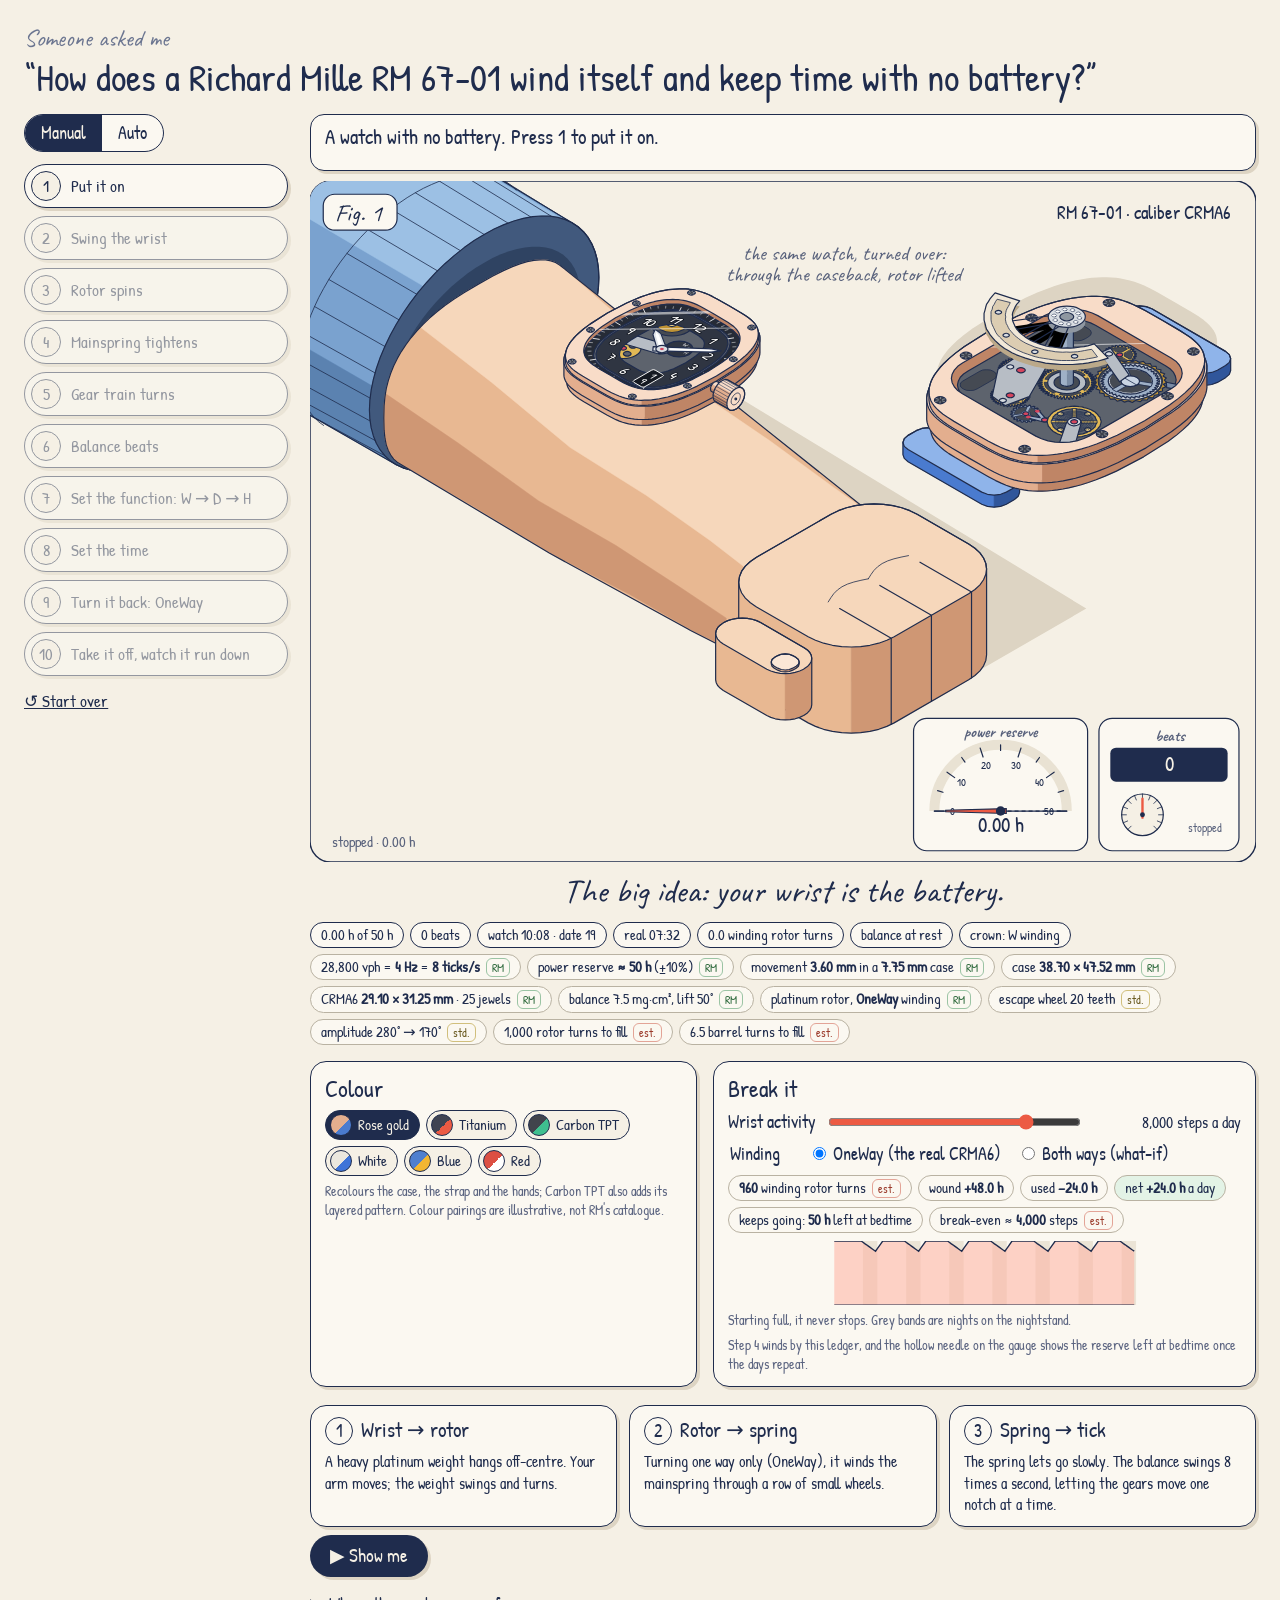
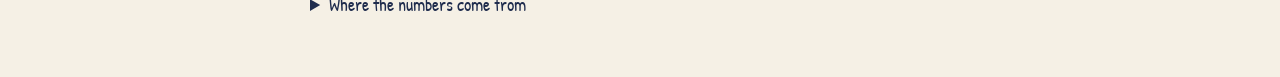
==== commit 9749f258: "RM 67-01: rose gold barrel case and blue strap, closer to the real watch Barrel-shaped tonneau that " ====
--- a/rm67-01/rm67-01.html
+++ b/rm67-01/rm67-01.html
@@ -13,9 +13,10 @@
   --paper2: #fbf8f1;
   --ink: #1f2c4d;
   --shade: #ddd4c3;
-  --cs0: #e6e8ea; --cs1: #c4c9ce; --cs2: #9ba2aa;
-  --st0: #5a5f70; --st1: #3f4352; --st2: #2b2e3b;
-  --ac0: #ffb3a3; --ac1: #ec5a43; --ac2: #b9402e;
+  --cs0: #f8dcc8; --cs1: #e3ae8e; --cs2: #bf8566;
+  --st0: #8fb4ea; --st1: #4a7bcf; --st2: #30569b;
+  --ac0: #ffffff; --ac1: #dfe3e8; --ac2: #8d95a0;
+  --ui0: #ffb3a3; --ui1: #ec5a43; --ui2: #b9402e;
   --blur: rgba(220, 205, 178, 0.55);
   color-scheme: light;
 }
@@ -48,7 +49,7 @@
 .steps button[data-state="later"] { opacity: .45; }
 .steps button[data-state="done"] { opacity: .38; box-shadow: none; }
 .steps button[data-state="done"] .n { background: var(--ink); color: var(--paper); }
-.steps button[data-state="running"] { background: var(--ac1); color: #fff; border-color: var(--ink); }
+.steps button[data-state="running"] { background: var(--ui1); color: #fff; border-color: var(--ink); }
 .steps button[data-state="running"] .n { background: #fff; color: var(--ink); }
 .steps button[data-state="next"]:not(:disabled):hover { transform: translate(-1px, -1px); box-shadow: 4px 4px 0 var(--shade); }
 .steps button.pulse .n { animation: pulse 1.3s ease-in-out infinite; }
@@ -80,13 +81,13 @@
 .sw i { width: 22px; height: 22px; border-radius: 50%; border: 1.2px solid var(--ink); background: linear-gradient(135deg, var(--a) 55%, var(--b) 55%); }
 .sw[aria-pressed="true"] { background: var(--ink); color: var(--paper); }
 .sl { display: grid; grid-template-columns: auto minmax(0, 1fr) auto; gap: 10px; align-items: center; }
-.sl input { width: 100%; accent-color: var(--ac1); }
+.sl input { width: 100%; accent-color: var(--ui1); }
 .sl output { font-size: 16px; min-width: 9.5em; text-align: right; }
 .wind { border: 0; padding: 0; margin: 8px 0; display: flex; flex-wrap: wrap; gap: 4px 16px; }
 .wind legend { float: left; margin-right: 10px; }
 .week { width: 100%; height: 64px; margin-top: 8px; display: block; }
 .week .night { fill: #ebe4d6; }
-.week .wkFill { fill: var(--ac0); opacity: .55; }
+.week .wkFill { fill: var(--ui0); opacity: .55; }
 .week .wkLine { fill: none; stroke: var(--ink); stroke-width: 1.4; vector-effect: non-scaling-stroke; }
 .week .wkAxis { stroke: var(--ink); stroke-width: 1.2; vector-effect: non-scaling-stroke; }
 .cards { list-style: none; margin: 18px 0 8px; padding: 0; display: grid; grid-template-columns: repeat(3, minmax(0, 1fr)); gap: 12px; }
@@ -113,33 +114,37 @@
 #fig .glint.thinG { stroke-width: 1.2; }
 #fig .spring { fill: none; stroke: #e8eef7; stroke-width: 0.9; }
 #fig .tpt { fill: url(#tptP); stroke: var(--ink); stroke-width: 1.2; }
-#fig .num { font-family: "Patrick Hand", sans-serif; font-size: 3.3px; text-anchor: middle; fill: var(--ink); }
-#fig .fnl { font-family: "Patrick Hand", sans-serif; font-size: 2.2px; text-anchor: middle; fill: var(--ink); }
-#fig .dnum { font-family: "Patrick Hand", sans-serif; font-size: 3.6px; text-anchor: middle; fill: var(--ink); }
+#fig .num { font-family: "Patrick Hand", sans-serif; font-size: 4.4px; text-anchor: middle; fill: #ffffff; stroke: #10141c; stroke-width: 0.5px; paint-order: stroke; vector-effect: none; }
+#fig .fnl { font-family: "Patrick Hand", sans-serif; font-size: 1.9px; text-anchor: middle; fill: #ffffff; }
+#fig .dnum { font-family: "Patrick Hand", sans-serif; font-size: 3.4px; text-anchor: middle; fill: #ffffff; }
+#fig .dateFrame { fill: none; stroke: #f2f2f2; stroke-width: 1; }
+#fig .tickW { fill: none; stroke: #f2f2f2; stroke-width: 0.9; stroke-linecap: round; }
+#fig .tickW.hair { stroke-width: 0.5; }
+#fig .spl { fill: none; stroke: #c9ced6; stroke-width: 0.5; }
 #fig .labBg { fill: var(--paper2); stroke: var(--ink); stroke-width: 1.2; }
 #fig .figno { font-family: Caveat, cursive; font-size: 26px; fill: var(--ink); }
 #fig .figtitle { font-family: "Patrick Hand", sans-serif; font-size: 20px; fill: var(--ink); text-anchor: end; }
 #fig .incap { font-family: Caveat, cursive; font-size: 22px; fill: #59627c; text-anchor: middle; }
 #fig .plateFace { fill: var(--paper2); stroke: var(--ink); stroke-width: 1.2; }
 #fig .arcBg { fill: none; stroke: #e9e2d3; stroke-width: 10; }
-#fig .arcFill { fill: none; stroke: var(--ac1); stroke-width: 10; opacity: .85; }
+#fig .arcFill { fill: none; stroke: var(--ui1); stroke-width: 10; opacity: .85; }
 #fig .gnum { font-size: 12px; text-anchor: middle; fill: var(--ink); font-family: "Patrick Hand", sans-serif; }
 #fig .glab { font-size: 22px; text-anchor: middle; fill: var(--ink); font-family: "Patrick Hand", sans-serif; }
 #fig .gcap { font-size: 17px; text-anchor: middle; fill: #59627c; font-family: Caveat, cursive; font-weight: 700; }
 #fig .gsmall { font-size: 13px; text-anchor: middle; fill: #59627c; font-family: "Patrick Hand", sans-serif; }
-#fig .needle { fill: var(--ac1); stroke: var(--ink); stroke-width: 1.2; }
+#fig .needle { fill: var(--ui1); stroke: var(--ink); stroke-width: 1.2; }
 #fig .ghost { fill: none; stroke: var(--ink); stroke-width: 1.2; stroke-dasharray: 4 3; }
 #fig .hub { fill: var(--ink); }
 #fig .odo { fill: var(--ink); }
 #fig .odoT { fill: var(--paper); font-family: "Patrick Hand", monospace; font-size: 22px; text-anchor: middle; letter-spacing: 1px; }
 #fig .tickFace { fill: var(--paper); stroke: var(--ink); stroke-width: 1.2; }
-#fig .tickNeedle { stroke: var(--ac1); stroke-width: 2.4; stroke-linecap: round; }
-#fig .flash { fill: var(--ac1); stroke: var(--ink); stroke-width: 1.2; }
+#fig .tickNeedle { stroke: var(--ui1); stroke-width: 2.4; stroke-linecap: round; }
+#fig .flash { fill: var(--ui1); stroke: var(--ink); stroke-width: 1.2; }
 #fig .badge { fill: var(--ink); }
 #fig .badgeT { fill: var(--paper); font-family: "Patrick Hand", sans-serif; font-size: 21px; text-anchor: middle; }
-#fig .snd { font-family: Caveat, cursive; font-weight: 700; font-size: 30px; fill: var(--ac2); text-anchor: middle; paint-order: stroke; stroke: var(--paper); stroke-width: 4px; stroke-linejoin: round; }
+#fig .snd { font-family: Caveat, cursive; font-weight: 700; font-size: 30px; fill: var(--ui2); text-anchor: middle; paint-order: stroke; stroke: var(--paper); stroke-width: 4px; stroke-linejoin: round; }
 #fig [data-lit] { transition: filter .35s; }
-#fig .lit { filter: drop-shadow(0 0 2.2px var(--ac1)) drop-shadow(0 0 0.6px var(--ac1)); }
+#fig .lit { filter: drop-shadow(0 0 2.2px var(--ui1)) drop-shadow(0 0 0.6px var(--ui1)); }
 
 @media (max-width: 860px) {
   .grid { grid-template-columns: minmax(0, 1fr); padding: 10px 16px 40px; }
@@ -157,7 +162,7 @@
   .sl output { min-width: 0; }
 }
 @media (prefers-reduced-motion: reduce) {
-  .steps button.pulse .n { animation: none; outline: 2px solid var(--ac1); }
+  .steps button.pulse .n { animation: none; outline: 2px solid var(--ui1); }
 }
 </style>
 </head>
@@ -203,13 +208,14 @@
       <div class="panel">
         <h2>Colour</h2>
         <div class="swatches">
-          <button type="button" class="sw" data-v="titanium" aria-pressed="true"><i style="--a:#3f4352;--b:#ec5a43"></i>Titanium</button>
+          <button type="button" class="sw" data-v="rosegold" aria-pressed="true"><i style="--a:#e3ae8e;--b:#4a7bcf"></i>Rose gold</button>
+          <button type="button" class="sw" data-v="titanium" aria-pressed="false"><i style="--a:#3f4352;--b:#ec5a43"></i>Titanium</button>
           <button type="button" class="sw" data-v="carbon" aria-pressed="false"><i style="--a:#41444c;--b:#3fbf8f"></i>Carbon TPT</button>
           <button type="button" class="sw" data-v="white" aria-pressed="false"><i style="--a:#ebe7de;--b:#3f74d8"></i>White</button>
           <button type="button" class="sw" data-v="blue" aria-pressed="false"><i style="--a:#4f7fcf;--b:#f2b632"></i>Blue</button>
           <button type="button" class="sw" data-v="red" aria-pressed="false"><i style="--a:#dc4f43;--b:#ffffff"></i>Red</button>
         </div>
-        <p class="small">Recolours the strap, the hands and function hand; Carbon TPT also changes the case. Colour pairings are illustrative, not RM's catalogue.</p>
+        <p class="small">Recolours the case, the strap and the hands; Carbon TPT also adds its layered pattern. Colour pairings are illustrative, not RM's catalogue.</p>
       </div>
       <div class="panel">
         <h2>Break it</h2>
@@ -496,21 +502,38 @@
   return lo.slice(0, -1).concat(up.slice(0, -1));
 }
 
-// Tonneau: a superellipse, local X half-width a, Y half-length b.
+// Tonneau: a superellipse pinched toward 12 and 6, so the sides bow out like a barrel.
+// Local X half-width a (at the middle), Y half-length b.
+const PINCH = 0.2;
+const barrel = (Y, b) => 1 - PINCH * (Y / b) ** 2;
+
 function tonneau(a, b, n = 4.2, N = 96) {
   const out = [];
   for (let i = 0; i < N; i++) {
     const t = (i / N) * Math.PI * 2;
     const c = Math.cos(t);
     const s = Math.sin(t);
-    out.push([a * Math.sign(c) * Math.abs(c) ** (2 / n), b * Math.sign(s) * Math.abs(s) ** (2 / n)]);
+    const Y = b * Math.sign(s) * Math.abs(s) ** (2 / n);
+    out.push([a * barrel(Y, b) * Math.sign(c) * Math.abs(c) ** (2 / n), Y]);
   }
   return out;
 }
 
-// Distance from centre to a superellipse edge along polar angle th (local frame).
+// Distance from centre to the tonneau edge along polar angle th (local frame).
 function tonneauR(a, b, th, n = 4.2) {
-  return (Math.abs(Math.cos(th) / a) ** n + Math.abs(Math.sin(th) / b) ** n) ** (-1 / n);
+  const inside = (r) => {
+    const X = r * Math.cos(th);
+    const Y = r * Math.sin(th);
+    return Math.abs(X / (a * barrel(Y, b))) ** n + Math.abs(Y / b) ** n <= 1;
+  };
+  let lo = 0;
+  let hi = Math.max(a, b);
+  for (let i = 0; i < 30; i++) {
+    const m = (lo + hi) / 2;
+    if (inside(m)) lo = m;
+    else hi = m;
+  }
+  return lo;
 }
 
 function roundRect(x0, y0, x1, y1, r, N = 8) {
@@ -733,7 +756,7 @@
 const Z0 = 36; // caseback on the skin
 const ZB = [Z0, Z0 + 2.2, Z0 + 6.2, Z0 + 7.75]; // back, middle, bezel, top (7.75 total)
 const ZD = ZB[3] - 1.35; // dial plane, under the crystal
-const OPEN = { a: 16.15, b: 20.16 };
+const OPEN = { a: 16.15, b: 18.3 }; // bezel is thicker at 12 and 6, where its screws sit
 
 // inset: the watch turned over, through the caseback
 const PI_ = cam(800, 206, 5.0);
@@ -754,6 +777,7 @@
   jewel: "#d6455d",
 };
 
+const TI = ["#d9dde2", "#b7bdc5", "#8f97a1"];
 const local = (d, cls = "", style = "") => `<path d="${d}"${cls ? ` class="${cls}"` : ""}${style ? ` style="${style}"` : ""}/>`;
 const lpath = (pts, close = true) => pathOf(pts, close);
 const circ = (x, y, r, style, cls = "") => `<circle cx="${r1(x)}" cy="${r1(y)}" r="${r3(r)}"${cls ? ` class="${cls}"` : ""} style="${style}"/>`;
@@ -888,23 +912,23 @@
   return out;
 }
 
-function screwsSvg(n = 8, a = 17.75, b = 21.96, r = 0.95) {
+// Spline screws as on the RM 67-01: two through each end of the bezel, two down each side.
+// A, B: the face's outer half-width and half-length.
+function screwsSvg(A = 19, B = 23.4, r = 0.95) {
+  const sideX = A * (1 - PINCH * (8 / B) ** 2) - 1.7;
+  const at = [];
+  for (const sy of [-1, 1]) for (const sx of [-1, 1]) at.push([sx * A * 0.55, sy * (B - 2.6)], [sx * sideX, sy * 8]);
   let out = "";
-  for (let i = 0; i < n; i++) {
-    const t = ((i + 0.5) / n) * Math.PI * 2;
-    const c = Math.cos(t);
-    const s = Math.sin(t);
-    const X = a * Math.sign(c) * Math.abs(c) ** (2 / CASE.n);
-    const Y = b * Math.sign(s) * Math.abs(s) ** (2 / CASE.n);
-    out += circ(X, Y, r, "fill:var(--cs0)", "k");
+  at.forEach(([X, Y], i) => {
+    out += circ(X, Y, r, "fill:#3a3f4b", "k");
     // spline head: six short splines from the rim toward the centre
     let d = "";
     for (let k = 0; k < 6; k++) {
       const a2 = (k / 6) * Math.PI * 2 + i;
       d += `M${r3(X + r * Math.cos(a2))} ${r3(Y + r * Math.sin(a2))}L${r3(X + 0.35 * r * Math.cos(a2))} ${r3(Y + 0.35 * r * Math.sin(a2))}`;
     }
-    out += `<path class="k hair" d="${d}"/>`;
-  }
+    out += `<path class="spl" d="${d}"/>`;
+  });
   return out;
 }
 
@@ -928,11 +952,11 @@
   }
   out += circ(-7, 6.5, 0.8, `fill:${T.jewel}`, "k");
   // a bridge: closed shape from the centre toward 7 o'clock
-  out += local(lpath(roundRect(-12.5, -2.2, 2, 2.2, 2.2, 5).map(([x, y]) => [x * 0.95 + y * 0.31, y * 0.95 - x * 0.31])), "k", `fill:var(--cs1)`);
-  out += circ(-9.8, 2.5, 0.75, "fill:var(--cs0)", "k");
-  // chapter ring with a minute track, ticks hanging from its outer edge
-  const ci = { a: a - 2.4, b: b - 2.4 };
-  out += local(ring(a, b, ci.a, ci.b), "k", "fill:var(--cs0);fill-rule:evenodd");
+  out += local(lpath(roundRect(-12.5, -2.2, 2, 2.2, 2.2, 5).map(([x, y]) => [x * 0.95 + y * 0.31, y * 0.95 - x * 0.31])), "k", `fill:${TI[1]}`);
+  out += circ(-9.8, 2.5, 0.75, `fill:${TI[0]}`, "k");
+  // black flange with a minute track, ticks hanging from its outer edge
+  const ci = { a: a - 2.2, b: b - 2.2 };
+  out += local(ring(a, b, ci.a, ci.b), "k", "fill:#262b36;fill-rule:evenodd");
   let ticks = "";
   let majors = "";
   for (let m = 0; m < 60; m++) {
@@ -940,51 +964,54 @@
     const th = thOf(phi);
     const ro = tonneauR(a, b, th, CASE.n);
     const [dx, dy] = clockDir(phi);
-    const len = m % 5 === 0 ? 1.7 : 0.9;
+    const len = m % 5 === 0 ? 1.6 : 0.8;
     const seg = `M${r3(dx * ro)} ${r3(dy * ro)}L${r3(dx * (ro - len))} ${r3(dy * (ro - len))}`;
     if (m % 5 === 0) majors += seg;
     else ticks += seg;
   }
-  out += `<path class="k hair" d="${ticks}"/><path class="k thin" d="${majors}"/>`;
-  // numeral rail: a titanium ring the Arabic numerals sit on
-  const ra = { a: ci.a - 0.9, b: ci.b - 0.9 };
-  out += local(ring(ra.a, ra.b, ra.a - 4.2, ra.b - 4.2), "k", "fill:var(--cs1);fill-rule:evenodd");
+  out += `<path class="tickW hair" d="${ticks}"/><path class="tickW" d="${majors}"/>`;
+  // numeral ring: a black rail carrying big white Arabic numerals
+  const ra = { a: ci.a - 0.5, b: ci.b - 0.5 };
+  const rw = 5.2;
+  out += local(ring(ra.a, ra.b, ra.a - rw, ra.b - rw), "k", "fill:#2f3542;fill-rule:evenodd");
   for (let h = 1; h <= 12; h++) {
-    if (h === 2 || h === 5) continue; // function hand and date live there
+    if (h === 5) continue; // the date window takes the 5
     const phi = (h / 12) * Math.PI * 2;
     const th = thOf(phi);
-    const r = tonneauR(ra.a - 2.1, ra.b - 2.1, th, CASE.n);
+    const r = tonneauR(ra.a - rw / 2, ra.b - rw / 2, th, CASE.n);
     const [dx, dy] = clockDir(phi);
-    out += `<text x="${r3(dx * r)}" y="${r3(dy * r + 1.15)}" class="num">${h}</text>`;
-  }
-  // function indicator at 2 o'clock: W · D · H with its own hand
-  const fd = clockDir((2 / 12) * Math.PI * 2);
-  const fc = [fd[0] * 7.2, fd[1] * 7.2];
+    out += `<text x="${r3(dx * r)}" y="${r3(dy * r + 1.55)}" class="num">${h}</text>`;
+  }
+  // function indicator just inside the 1 and 2: W · D · H on an arc, with a pointer
+  const fd = clockDir((1.5 / 12) * Math.PI * 2);
+  const fc = [fd[0] * 4.2, fd[1] * 4.2];
   const axis = Math.atan2(fd[1], fd[0]);
   out += `<g id="fnDial">`;
-  out += circ(fc[0], fc[1], 4.3, "fill:#fffaf0", "k");
+  out += circ(fc[0], fc[1], 3.4, "fill:#2f3542", "k");
   FN_ANG.forEach((da, i) => {
     const t = axis + da;
-    out += `<text x="${r3(fc[0] + 2.85 * Math.cos(t))}" y="${r3(fc[1] + 2.85 * Math.sin(t) + 0.72)}" class="fnl">${"WDH"[i]}</text>`;
+    out += `<text x="${r3(fc[0] + 2.3 * Math.cos(t))}" y="${r3(fc[1] + 2.3 * Math.sin(t) + 0.66)}" class="fnl">${"WDH"[i]}</text>`;
   });
   out += `<g id="fnHand" transform="translate(${r3(fc[0])} ${r3(fc[1])})"><g id="fnHandR">`;
-  out += local("M-0.4 0L0 -0.4L2.0 0L0 0.4Z", "k", "fill:var(--ac1)");
+  out += local("M-0.3 -0.55L1.55 0L-0.3 0.55Z", "k", "fill:var(--ac1)");
   out += `</g></g>`;
-  out += circ(fc[0], fc[1], 0.45, "fill:var(--ac2)", "k");
+  out += circ(fc[0], fc[1], 0.4, "fill:var(--ac2)", "k");
   out += `</g>`;
-  // date at 5 o'clock: a vertical aperture, tens over units, rolling on a strip
-  const dd = clockDir((5 / 12) * Math.PI * 2);
-  const dc = [dd[0] * 9.4, dd[1] * 9.4];
+  // date at 5 o'clock, on the numeral rail: a vertical aperture, tens over units
+  const dphi = (5 / 12) * Math.PI * 2;
+  const dd = clockDir(dphi);
+  const dR = tonneauR(ra.a - rw / 2, ra.b - rw / 2, thOf(dphi), CASE.n);
+  const dc = [dd[0] * dR, dd[1] * dR];
   out += `<g transform="translate(${r3(dc[0])} ${r3(dc[1])})">`;
-  out += `<clipPath id="dateClip"><rect x="-2.3" y="-4.1" width="4.6" height="8.2" rx="0.8"/></clipPath>`;
-  out += `<rect x="-2.3" y="-4.1" width="4.6" height="8.2" rx="0.8" style="fill:#fffaf0"/>`;
+  out += `<clipPath id="dateClip"><rect x="-1.9" y="-3.7" width="3.8" height="7.4" rx="0.6"/></clipPath>`;
+  out += `<rect x="-1.9" y="-3.7" width="3.8" height="7.4" rx="0.6" style="fill:#151922"/>`;
   out += `<g clip-path="url(#dateClip)"><g id="dateStrip"></g></g>`;
-  out += `<rect x="-2.3" y="-4.1" width="4.6" height="8.2" rx="0.8" class="k"/>`;
+  out += `<rect x="-1.9" y="-3.7" width="3.8" height="7.4" rx="0.6" class="dateFrame"/>`;
   out += `</g>`;
   // hands: skeleton hour and minute with lume, then a cap
-  out += `<g id="hourH">${local("M-1.5 1.8L-1.15 -6.5L0 -9.2L1.15 -6.5L1.5 1.8Z", "k", "fill:var(--ac1)")}${local("M-0.5 -1.6L-0.4 -6L0 -7.4L0.4 -6L0.5 -1.6Z", "", "fill:var(--ac0)")}</g>`;
-  out += `<g id="minH">${local("M-1.1 2.2L-0.8 -11.8L0 -15L0.8 -11.8L1.1 2.2Z", "k", "fill:var(--ac1)")}${local("M-0.35 -2L-0.3 -11.5L0 -13L0.3 -11.5L0.35 -2Z", "", "fill:var(--ac0)")}</g>`;
-  out += circ(0, 0, 1.5, "fill:var(--cs0)", "k");
+  out += `<g id="hourH">${local("M-1.2 1.8L-1.0 -6.5L0 -8.6L1.0 -6.5L1.2 1.8Z", "k", "fill:var(--ac1)")}${local("M-0.5 -1.6L-0.4 -6L0 -7.4L0.4 -6L0.5 -1.6Z", "", "fill:var(--ac0)")}</g>`;
+  out += `<g id="minH">${local("M-0.9 2.2L-0.7 -12.2L0 -14.6L0.7 -12.2L0.9 2.2Z", "k", "fill:var(--ac1)")}${local("M-0.35 -2L-0.3 -11.5L0 -13L0.3 -11.5L0.35 -2Z", "", "fill:var(--ac0)")}</g>`;
+  out += circ(0, 0, 1.5, `fill:${TI[0]}`, "k");
   out += circ(0, 0, 0.5, `fill:${T.jewel}`, "");
   return out;
 }
@@ -1003,7 +1030,7 @@
     knurl += pathOf([cr.pt(st[0], r), cr.pt(st[1], r)], false);
   }
   const face = pr(P, 0, CASE.a + 6.4, zc);
-  return `<g id="crownTube">${tube.svg}</g><g id="crown">${cr.svg}<path class="k hair" d="${knurl}"/>` + `<path class="k thin" d="${flatCircleY(P, 0, CASE.a + 6.4, zc, 1.6)}"/>` + circ(face[0], face[1], 0.9, "fill:var(--ac1)", "k") + `</g>`;
+  return `<g id="crownTube">${tube.svg}</g><g id="crown">${cr.svg}<path class="k hair" d="${knurl}"/>` + `<path class="k thin" d="${flatCircleY(P, 0, CASE.a + 6.4, zc, 1.6)}"/>` + circ(face[0], face[1], 0.9, "fill:var(--cs0)", "k") + `</g>`;
 }
 
 function flatCircleY(P, x, y, zc, r) {
@@ -1031,7 +1058,7 @@
   const g2 = [onPlane(P, 0, 0, top, -18, 9), onPlane(P, 0, 0, top, 8, -18)];
   out += `<path class="glint" d="${pathOf(g1, false)}"/><path class="glint thinG" d="${pathOf(g2, false)}"/></g>`;
   out += `<path class="k" d="${pathOf(open)}"/>`;
-  out += `<g transform="${planeM(P, 0, 0, top)}" class="plane">${screwsSvg()}</g>`;
+  out += `<g transform="${planeM(P, 0, 0, top)}" class="plane">${screwsSvg(CASE.a - 0.35, CASE.b - 0.35)}</g>`;
   out += crownSvg(P);
   return out;
 }
@@ -1147,7 +1174,7 @@
   out += local(`M-1.6 0L1.6 0`, "k thin");
   out += `</g></g>`;
   // click: a pawl on the ratchet teeth, with its spring
-  out += `<g transform="translate(${r3(bx + 4.6)} ${r3(by - 4.2)})"><g id="click">${local("M0 0L3.4 -1.6L4.4 -0.6L1.2 1.1Z", "k", `fill:${T.steel[2]}`)}</g>${circ(3.9, -1.1, 0.5, "fill:var(--cs0)", "k")}</g>`;
+  out += `<g transform="translate(${r3(bx + 4.6)} ${r3(by - 4.2)})"><g id="click">${local("M0 0L3.4 -1.6L4.4 -0.6L1.2 1.1Z", "k", `fill:${T.steel[2]}`)}</g>${circ(3.9, -1.1, 0.5, `fill:${TI[0]}`, "k")}</g>`;
   // going train
   out += wheel("third", ...MV.third, T.gold, 4, 40);
   out += wheel("fourth", ...MV.fourth, T.gold, 4, 36, circ(0, -MV.fourth[2] * 0.55, 0.5, "fill:var(--ac1)", "k"));
@@ -1155,10 +1182,10 @@
   out += wheel("esc", ...MV.esc, T.steel, 3, 20);
   // train bridge: closed skeleton bar over third and fourth wheel pivots
   const tb = [[-11.6, 0.6], [-6, -1.2], [-1.6, 7.6], [-2.6, 12.4], [-6.2, 12], [-11.2, 5.6]];
-  out += local(lpath(tb), "k", "fill:var(--cs1)");
+  out += local(lpath(tb), "k", `fill:${TI[1]}`);
   out += circ(MV.third[0], MV.third[1], 0.75, `fill:${T.jewel}`, "k");
   out += circ(MV.fourth[0], MV.fourth[1], 0.7, `fill:${T.jewel}`, "k");
-  out += circ(-10.2, 3.6, 0.6, "fill:var(--cs0)", "k") + circ(-4, 11.6, 0.6, "fill:var(--cs0)", "k");
+  out += circ(-10.2, 3.6, 0.6, `fill:${TI[0]}`, "k") + circ(-4, 11.6, 0.6, `fill:${TI[0]}`, "k");
   // pallet fork: pivot, two red stones toward the escape wheel, fork toward the balance
   const [px, py] = MV.pallet;
   out += `<g transform="translate(${px} ${py})"><g id="pallet">`;
@@ -1187,15 +1214,15 @@
   out += `</g>`;
   // balance cock: a bridge from the plate edge to the balance staff, Incabloc jewel
   const ck = [[qx + 6, qy + 6.2], [qx + 3.7, qy + 7.8], [qx - 0.9, qy + 0.9], [qx + 0.9, qy - 0.9]];
-  out += local(lpath(ck), "k", "fill:var(--cs1)");
-  out += circ(qx, qy, 1.15, "fill:var(--cs0)", "k") + circ(qx, qy, 0.6, `fill:${T.jewel}`, "k");
-  out += circ(qx + 4.6, qy + 6.6, 0.6, "fill:var(--cs0)", "k");
+  out += local(lpath(ck), "k", `fill:${TI[1]}`);
+  out += circ(qx, qy, 1.15, `fill:${TI[0]}`, "k") + circ(qx, qy, 0.6, `fill:${T.jewel}`, "k");
+  out += circ(qx + 4.6, qy + 6.6, 0.6, `fill:${TI[0]}`, "k");
   // barrel bridge: closed bar across the ratchet arbor
   const bb = [[bx - 9.4, by - 4.6], [bx - 1.5, by - 1.2], [bx - 1.2, by + 1.4], [bx - 9.8, by - 2.2]];
-  out += local(lpath(bb), "k", "fill:var(--cs1)");
-  out += circ(bx - 8.4, by - 3.2, 0.62, "fill:var(--cs0)", "k");
+  out += local(lpath(bb), "k", `fill:${TI[1]}`);
+  out += circ(bx - 8.4, by - 3.2, 0.62, `fill:${TI[0]}`, "k");
   // the rotor's bearing seat at the centre
-  out += circ(0, 0, 3.3, "fill:var(--cs1)", "k") + circ(0, 0, 2.2, `fill:${T.plate[2]}`, "k");
+  out += circ(0, 0, 3.3, `fill:${TI[1]}`, "k") + circ(0, 0, 2.2, `fill:${T.plate[2]}`, "k");
   return out;
 }
 
@@ -1221,21 +1248,21 @@
   for (const a of [-0.52, 0, 0.52]) {
     const ca = Math.cos(a);
     const sa = Math.sin(a);
-    const arm = [[-0.7, 2.4], [0.7, 2.4], [0.9, 9.8], [-0.9, 9.8]].map(([u, v]) => [u * ca - v * sa, u * sa + v * ca]);
-    out += local(lpath(arm), lower ? "" : "k", `fill:${lower ? "var(--cs2)" : "var(--cs1)"}`);
+    const arm = [[-1.1, 2.4], [1.1, 2.4], [1.3, 9.8], [-1.3, 9.8]].map(([u, v]) => [u * ca - v * sa, u * sa + v * ca]);
+    out += local(lpath(arm), lower ? "" : "k", `fill:${lower ? "${TI[2]}" : "${TI[1]}"}`);
   }
   out += local(rotorShape(9.4, 14.3, span), lower ? "" : "k", `fill:${f}`);
   if (!lower) {
     out += local(rotorShape(10.6, 13.1, span - 0.22), "k thin", `fill:${T.plat[1]}`);
-    for (const a of [-0.9, -0.3, 0.3, 0.9]) out += circ(11.85 * Math.cos(a + Math.PI / 2), 11.85 * Math.sin(a + Math.PI / 2), 0.55, "fill:var(--cs0)", "k");
+    for (const a of [-0.9, -0.3, 0.3, 0.9]) out += circ(11.85 * Math.cos(a + Math.PI / 2), 11.85 * Math.sin(a + Math.PI / 2), 0.55, `fill:${TI[0]}`, "k");
     // hub with the ceramic ball bearing
-    out += circ(0, 0, 3.2, "fill:var(--cs0)", "k");
+    out += circ(0, 0, 3.2, `fill:${TI[0]}`, "k");
     for (let k = 0; k < 10; k++) {
       const a = (k / 10) * Math.PI * 2;
       out += circ(2.2 * Math.cos(a), 2.2 * Math.sin(a), 0.42, "fill:#ffffff", "k hair");
     }
-    out += circ(0, 0, 1.2, "fill:var(--cs2)", "k");
-  } else out += circ(0, 0, 3.2, "fill:var(--cs2)");
+    out += circ(0, 0, 1.2, `fill:${TI[2]}`, "k");
+  } else out += circ(0, 0, 3.2, `fill:${TI[2]}`);
   return out;
 }
 
@@ -1259,9 +1286,9 @@
   const g1 = [onPlane(P, 0, 0, 0, -18, 6), onPlane(P, 0, 0, 0, 6, -20)];
   out += `<path class="glint thinG" d="${pathOf(g1, false)}"/></g>`;
   out += `<path class="k" d="${pathOf(opening)}"/>`;
-  out += `<g transform="${planeM(P, 0, 0, 0)}" class="plane">${screwsSvg(8, 17.35, 21.4, 1.0)}</g>`;
+  out += `<g transform="${planeM(P, 0, 0, 0)}" class="plane">${screwsSvg(CASE.a - 0.6, CASE.b - 0.6, 1.0)}</g>`;
   // the arbor the rotor lifts off, then the rotor itself (thickness under it)
-  out += `<g id="post">${post(P, 0, 0, 1.15, ZM, ZR - 1.2, T.ti)}</g>`;
+  out += `<g id="post">${post(P, 0, 0, 1.15, ZM, ZR - 1.2, T.steel)}</g>`;
   out += `<g transform="${planeM(P, 0, 0, ZR - 1.2)}" class="plane"><g id="rotorLow">${rotorSvg(true)}</g></g>`;
   out += `<g transform="${planeM(P, 0, 0, ZR)}" class="plane" id="rotorTop"><g id="rotorBlur" style="opacity:0">${local(rotorShape(9.4, 14.3, Math.PI * 2 - 0.01), "", "fill:var(--blur)")}</g><g id="rotor">${rotorSvg(false)}</g></g>`;
   return out;
@@ -1717,8 +1744,8 @@
   }
   const dr = ease(V.dateRoll);
   const nxt = target;
-  el.dateStrip.innerHTML = dateDigits(V.dateShown, 0) + dateDigits(nxt, 8.2);
-  tr(el.dateStrip, `translate(0 ${r3(-dr * 8.2)})`);
+  el.dateStrip.innerHTML = dateDigits(V.dateShown, 0) + dateDigits(nxt, 7.4);
+  tr(el.dateStrip, `translate(0 ${r3(-dr * 7.4)})`);
   // movement
   const rot = R.rotorDeg + (V.spinVis * 180) / Math.PI;
   tr(el.rotor, `rotate(${r3(rot)})`);
@@ -1778,7 +1805,7 @@
 
 function dateDigits(d, y) {
   const s = String(d).padStart(2, "0");
-  return `<text x="0" y="${r3(y - 0.6)}" class="dnum">${s[0]}</text><text x="0" y="${r3(y + 3.1)}" class="dnum">${s[1]}</text>`;
+  return `<text x="0" y="${r3(y - 0.45)}" class="dnum">${s[0]}</text><text x="0" y="${r3(y + 3.0)}" class="dnum">${s[1]}</text>`;
 }
 
 const pad = (n) => String(n).padStart(2, "0");
@@ -1932,6 +1959,7 @@
 }
 
 const VARIANTS = {
+  rosegold: { cs: ["#f8dcc8", "#e3ae8e", "#bf8566"], st: ["#8fb4ea", "#4a7bcf", "#30569b"], ac: ["#ffffff", "#dfe3e8", "#8d95a0"], tpt: false },
   titanium: { cs: ["#e6e8ea", "#c4c9ce", "#9ba2aa"], st: ["#5a5f70", "#3f4352", "#2b2e3b"], ac: ["#ffb3a3", "#ec5a43", "#b9402e"], tpt: false },
   carbon: { cs: ["#7a7e87", "#5a5e67", "#41444c"], st: ["#5a5f70", "#3f4352", "#2b2e3b"], ac: ["#b9f0d8", "#3fbf8f", "#2b8a66"], tpt: true },
   white: { cs: ["#e6e8ea", "#c4c9ce", "#9ba2aa"], st: ["#ffffff", "#ebe7de", "#cfc9bc"], ac: ["#a9c8ff", "#3f74d8", "#2c55a3"], tpt: false },
@@ -2018,7 +2046,7 @@
 };
 
 buildPage();
-applyVariant("titanium");
+applyVariant("rosegold");
 const io = new IntersectionObserver((es) => (visible = es[0].isIntersecting));
 io.observe($("#fig"));
 requestAnimationFrame(frame);
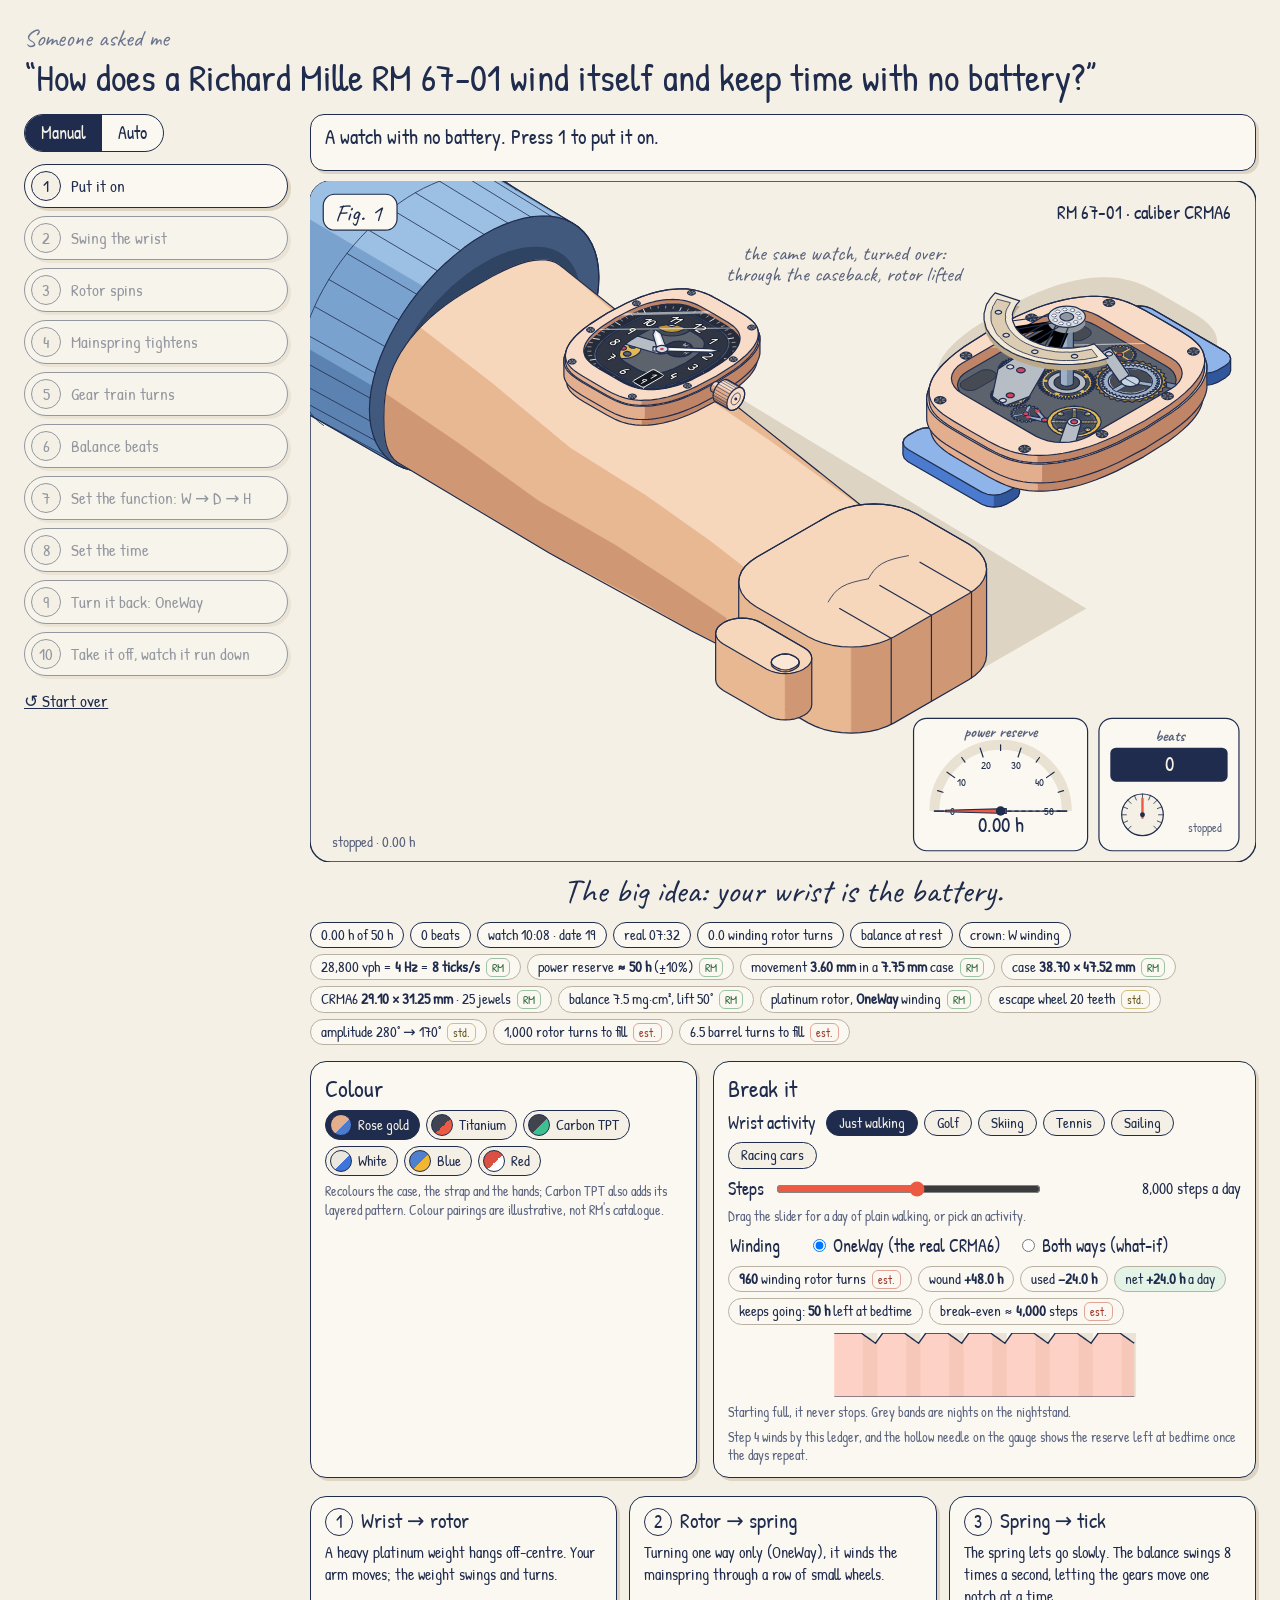
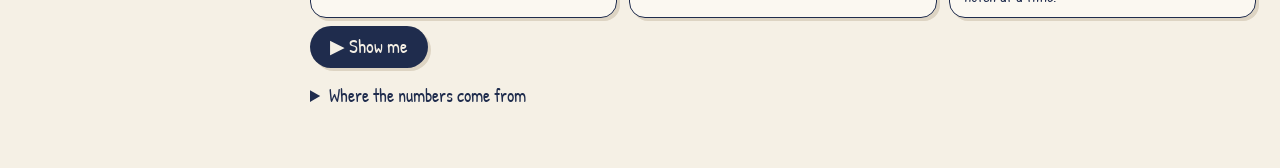
==== commit 856fb5da: "RM 67-01: wrist activity presets (golf, skiing, tennis, sailing, racing cars) Each activity sets a d" ====
--- a/rm67-01/rm67-01.html
+++ b/rm67-01/rm67-01.html
@@ -80,9 +80,13 @@
 .sw { font: inherit; font-size: 15px; display: inline-flex; align-items: center; gap: 6px; border: 1.2px solid var(--ink); background: var(--paper); border-radius: 999px; padding: 3px 10px 3px 4px; cursor: pointer; color: var(--ink); }
 .sw i { width: 22px; height: 22px; border-radius: 50%; border: 1.2px solid var(--ink); background: linear-gradient(135deg, var(--a) 55%, var(--b) 55%); }
 .sw[aria-pressed="true"] { background: var(--ink); color: var(--paper); }
+.acts { display: flex; flex-wrap: wrap; align-items: center; gap: 6px; margin-bottom: 8px; }
+.acts > span { margin-right: 4px; }
+.act { font: inherit; font-size: 15px; border: 1.2px solid var(--ink); background: var(--paper); color: var(--ink); border-radius: 999px; padding: 2px 12px; cursor: pointer; }
+.act[aria-pressed="true"] { background: var(--ink); color: var(--paper); }
 .sl { display: grid; grid-template-columns: auto minmax(0, 1fr) auto; gap: 10px; align-items: center; }
 .sl input { width: 100%; accent-color: var(--ui1); }
-.sl output { font-size: 16px; min-width: 9.5em; text-align: right; }
+.sl output { font-size: 16px; min-width: 12em; text-align: right; }
 .wind { border: 0; padding: 0; margin: 8px 0; display: flex; flex-wrap: wrap; gap: 4px 16px; }
 .wind legend { float: left; margin-right: 10px; }
 .week { width: 100%; height: 64px; margin-top: 8px; display: block; }
@@ -219,7 +223,17 @@
       </div>
       <div class="panel">
         <h2>Break it</h2>
-        <label class="sl"><span>Wrist activity</span><input id="act" type="range" min="0" max="10000" step="250" value="8000"><output id="actOut"></output></label>
+        <div class="acts" role="group" aria-label="Wrist activity">
+          <span>Wrist activity</span>
+          <button type="button" class="act" data-act="walk">Just walking</button>
+          <button type="button" class="act" data-act="golf">Golf</button>
+          <button type="button" class="act" data-act="skiing">Skiing</button>
+          <button type="button" class="act" data-act="tennis">Tennis</button>
+          <button type="button" class="act" data-act="sailing">Sailing</button>
+          <button type="button" class="act" data-act="racing">Racing cars</button>
+        </div>
+        <label class="sl"><span>Steps</span><input id="act" type="range" min="0" max="15000" step="250" value="8000"><output id="actOut"></output></label>
+        <p class="small" id="actWhy"></p>
         <fieldset class="wind"><legend>Winding</legend>
           <label><input type="radio" name="wind" value="one" checked> OneWay (the real CRMA6)</label>
           <label><input type="radio" name="wind" value="both"> Both ways (what-if)</label>
@@ -244,7 +258,7 @@
         <li><b>RM:</b> Richard Mille's RM 67-01 / CRMA6 specification: 38.70 × 47.52 × 7.75 mm case, 29.10 × 31.25 × 3.60 mm movement, 28,800 vph, about 50 h (±10%), 25 jewels, CuBe balance at 7.5 mg·cm² with a 50° lift angle, platinum rotor with OneWay winding on ceramic ball bearings, function hand at 2 o'clock showing W · D · H, semi-instantaneous date in a vertical aperture at 5 o'clock, grade 5 titanium spline screws.</li>
         <li><b>Corrected from the brief:</b> the selector reads W · D · H (there is no N). RM publishes no variable-geometry rotor or adjustable ribs for the CRMA6 (that idea belongs to other RM calibers), so the rib step and slider became OneWay against a both-ways what-if. The RM 67-01 has no seconds hand; the fourth wheel, which turns once a minute, carries a marker dot instead.</li>
         <li><b>std.:</b> 20-tooth escape wheel and the 280° → 170° amplitude curve are typical of a Swiss lever movement; RM doesn't publish them for the CRMA6.</li>
-        <li><b>est.:</b> 1,000 rotor turns for a full wind, 6.5 barrel turns, 0.12 winding turns per step, 16 h a day on the wrist, and the both-ways × 1.6 factor are estimates chosen to be plausible. They set how fast things wind, not the timekeeping.</li>
+        <li><b>est.:</b> 1,000 rotor turns for a full wind, 6.5 barrel turns, 0.12 winding turns per step, 16 h a day on the wrist, each activity's steps and extra wrist-motion turns (golf 12,000 steps + 60 turns from swings, skiing 6,000 + 250, tennis 9,000 + 200, sailing 4,000 + 250, racing cars 3,000 + 40), and the both-ways × 1.6 factor are estimates chosen to be plausible. They set how fast things wind, not the timekeeping.</li>
         <li><b>Drawn, not measured:</b> the layout of the wheels in the movement, the number of bezel screws, and the strap and dial details follow the watch's look, not a technical drawing.</li>
       </ul>
     </details>
@@ -278,6 +292,17 @@
   turnsPerStep: { v: 0.12, unit: "turns", src: "est", note: "winding rotor turns per walking step" },
   bothWays: { v: 1.6, unit: "×", src: "est", note: "what-if: a rotor that winds both ways" },
   wornH: { v: 16, unit: "h", src: "est", note: "hours a day on the wrist" },
+};
+
+// A day of each activity: steps walked, plus winding rotor turns from wrist motion
+// that isn't walking (swings, strokes, a rolling deck). All estimates (src "est").
+const ACTIVITIES = {
+  walk: { name: "Just walking", steps: 8000, motion: 0, moves: "" },
+  golf: { label: "swings", name: "Golf", steps: 12000, motion: 60, moves: "~90 full swings", why: "walking 18 holes, and every swing whips the rotor round" },
+  skiing: { label: "poles and turns", name: "Skiing", steps: 6000, motion: 250, moves: "pole plants, turns, chairlift bumps", why: "few steps, but poles and turns rock the wrist all day" },
+  tennis: { label: "strokes", name: "Tennis", steps: 9000, motion: 200, moves: "a few hundred strokes", why: "running between shots, and each stroke snaps the wrist" },
+  sailing: { label: "boat roll", name: "Sailing", steps: 4000, motion: 250, moves: "all-day boat roll, winching", why: "hardly any walking, but the deck rolls the rotor for hours" },
+  racing: { label: "wheel vibration", name: "Racing cars", steps: 3000, motion: 40, moves: "hands steady on the wheel", why: "sitting still with hands on the wheel; buzzing vibration barely swings a rotor" },
 };
 
 const HZ = SPEC.vph.v / 3600 / 2; // 28,800 vph = 8 beats/s = 4 full swings/s
@@ -408,14 +433,18 @@
 }
 
 // A day of wear, averaged: steps → rotor turns → hours of reserve.
-function dayModel({ steps, oneWay = true, startH = SPEC.reserveH.v, days = 7 }) {
-  const turns = steps * SPEC.turnsPerStep.v * (oneWay ? 1 : SPEC.bothWays.v);
+function dayModel({ steps, motion = 0, oneWay = true, startH = SPEC.reserveH.v, days = 7 }) {
+  const factor = oneWay ? 1 : SPEC.bothWays.v;
+  const stepTurns = steps * SPEC.turnsPerStep.v * factor;
+  const motionTurns = motion * factor;
+  const turns = stepTurns + motionTurns;
   const gainH = (turns / SPEC.rotorTurnsFull.v) * SPEC.reserveH.v;
   const worn = SPEC.wornH.v;
   const trace = [];
   let r = startH;
   let stoppedAt = null;
-  for (let h = 0; h < days * 24; h++) {
+  // run long enough for a slow drain to show; the chart keeps the first `days`
+  for (let h = 0; h < Math.max(days, 60) * 24; h++) {
     const hour = h % 24; // 0..15 on the wrist, 16..23 on the nightstand
     const add = hour < worn ? gainH / worn : 0;
     if (r <= 0 && add === 0 && stoppedAt == null) stoppedAt = h;
@@ -425,8 +454,13 @@
   }
   // steady state: reserve on taking it off, once days repeat
   const steady = trace[trace.length - 24 + worn - 1];
+  trace.length = days * 24;
   return {
     steps,
+    stepTurns,
+    motionTurns,
+    // the same winding expressed as plain walking
+    stepEquiv: Math.round(steps + motion / SPEC.turnsPerStep.v),
     turns,
     gainH,
     useH: 24,
@@ -1399,7 +1433,9 @@
   tickFlash: 0,
   lastBeat: 0,
 };
-let inputs = { steps: 8000, oneWay: true };
+let inputs = { steps: 8000, oneWay: true, act: "walk" };
+const motionOf = () => ACTIVITIES[inputs.act]?.motion ?? 0;
+const dayOf = () => dayModel({ steps: inputs.steps, motion: motionOf(), oneWay: inputs.oneWay });
 
 const STEPS = [
   {
@@ -1428,7 +1464,12 @@
   {
     id: "wind",
     label: "Mainspring tightens",
-    hint: "A whole day on your wrist turns the weight hundreds of times. The spring in its drum coils tighter, like a wind-up toy.",
+    hint: () => {
+      const a = ACTIVITIES[inputs.act];
+      const d = dayOf();
+      const day = inputs.act === "walk" || !a ? "A whole day on your wrist" : `A day of ${a.name.toLowerCase()}`;
+      return `${day} turns the weight about ${Math.round(d.turns).toLocaleString("en-US")} times. The spring in its drum coils tighter, like a wind-up toy.`;
+    },
     dur: () => 10,
     lit: "barrelLit",
     sound: "click",
@@ -1525,13 +1566,13 @@
     case "wind": {
       const real = SPEC.wornH.v * 3600;
       speed = speedOf(real, d);
-      const day = dayModel({ steps: inputs.steps, oneWay: inputs.oneWay });
+      const day = dayOf();
       inp.wear = day.gainH / SPEC.wornH.v; // reserve s per worn s
       const e = env(t, d, 0.6);
-      V.spinVis += dt * 2 * Math.PI * 1.4 * e * (inputs.steps > 0 ? 1 : 0);
-      V.blur = 0.55 * e * (inputs.steps > 0 ? 1 : 0);
+      V.spinVis += dt * 2 * Math.PI * 1.4 * e * (dayOf().turns > 0 ? 1 : 0);
+      V.blur = 0.55 * e * (dayOf().turns > 0 ? 1 : 0);
       V.armRot = 1.8 * e * Math.sin(2 * Math.PI * 0.7 * t);
-      snd.click = e * (inputs.steps > 0 ? 1 : 0);
+      snd.click = e * (dayOf().turns > 0 ? 1 : 0);
       break;
     }
     case "train":
@@ -1670,7 +1711,8 @@
   V.clackT = null;
   if (STEPS[i].id === "off") V.offDur = 12;
   renderButtons();
-  setHint(STEPS[i].hint);
+  const h = STEPS[i].hint;
+  setHint(typeof h === "function" ? h() : h);
 }
 
 function finishStep() {
@@ -1944,7 +1986,21 @@
     inputs.oneWay = document.querySelector("input[name=wind]:checked").value === "one";
     ledger();
   };
-  act.addEventListener("input", upd);
+  act.addEventListener("input", () => {
+    inputs.act = "walk";
+    markAct();
+    upd();
+  });
+  const markAct = () => document.querySelectorAll(".act").forEach((b) => b.setAttribute("aria-pressed", String(b.dataset.act === inputs.act)));
+  document.querySelectorAll(".act").forEach((b) =>
+    b.addEventListener("click", () => {
+      inputs.act = b.dataset.act;
+      act.value = ACTIVITIES[inputs.act].steps;
+      markAct();
+      upd();
+    }),
+  );
+  markAct();
   wind.forEach((w) => w.addEventListener("change", upd));
   upd();
   try {
@@ -1981,12 +2037,16 @@
 }
 
 function ledger() {
-  const d = dayModel({ steps: inputs.steps, oneWay: inputs.oneWay });
+  const d = dayOf();
+  const a = ACTIVITIES[inputs.act];
   ghostH = d.steady;
   const f = (v) => (Math.abs(v) < 0.05 ? "0" : (v > 0 ? "+" : "−") + Math.abs(v).toFixed(1));
-  $("#actOut").textContent = inputs.steps.toLocaleString("en-US") + " steps a day";
+  $("#actOut").textContent = inputs.steps.toLocaleString("en-US") + " steps" + (a.motion ? " + " + a.moves : " a day");
+  $("#actWhy").textContent = a.motion
+    ? `${a.name}: ${a.why}. That winds like about ${(Math.round(d.stepEquiv / 100) * 100).toLocaleString("en-US")} steps of plain walking.`
+    : "Drag the slider for a day of plain walking, or pick an activity.";
   $("#ledger").innerHTML = `
-    <span class="chip"><b>${Math.round(d.turns).toLocaleString("en-US")}</b> winding rotor turns <i class="src est">est.</i></span>
+    <span class="chip"><b>${Math.round(d.turns).toLocaleString("en-US")}</b> winding rotor turns${a.motion ? ` (${Math.round(d.stepTurns).toLocaleString("en-US")} from steps + ${Math.round(d.motionTurns).toLocaleString("en-US")} from ${a.label})` : ""} <i class="src est">est.</i></span>
     <span class="chip">wound <b>${f(d.gainH)} h</b></span>
     <span class="chip">used <b>−24.0 h</b></span>
     <span class="chip ${d.netH < 0 ? "bad" : "good"}">net <b>${f(d.netH)} h</b> a day</span>
@@ -2000,7 +2060,8 @@
   let nights = "";
   for (let k = 0; k < 7; k++) nights += `<rect x="${r1(((k * 24 + 16) / 167) * w)}" y="0" width="${r1((8 / 167) * w)}" height="${h}" class="night"/>`;
   sp.innerHTML = `${nights}<polyline points="0,${h} ${pts.join(" ")} ${w},${h}" class="wkFill"/><polyline points="${pts.join(" ")}" class="wkLine"/><line x1="0" y1="${h}" x2="${w}" y2="${h}" class="wkAxis"/>`;
-  $("#weekCap").textContent = d.stoppedAt != null ? `Starting full, it stops on day ${Math.ceil(d.stoppedAt / 24)}.` : `Starting full, it never stops. Grey bands are nights on the nightstand.`;
+  const every = a.motion ? `${a.name} every day: s` : "S";
+  $("#weekCap").textContent = d.stoppedAt != null ? `${every}tarting full, it stops on day ${Math.ceil(d.stoppedAt / 24)}.` : `${every}tarting full, it never stops. Grey bands are nights on the nightstand.`;
 }
 
 // ---------- loop ----------
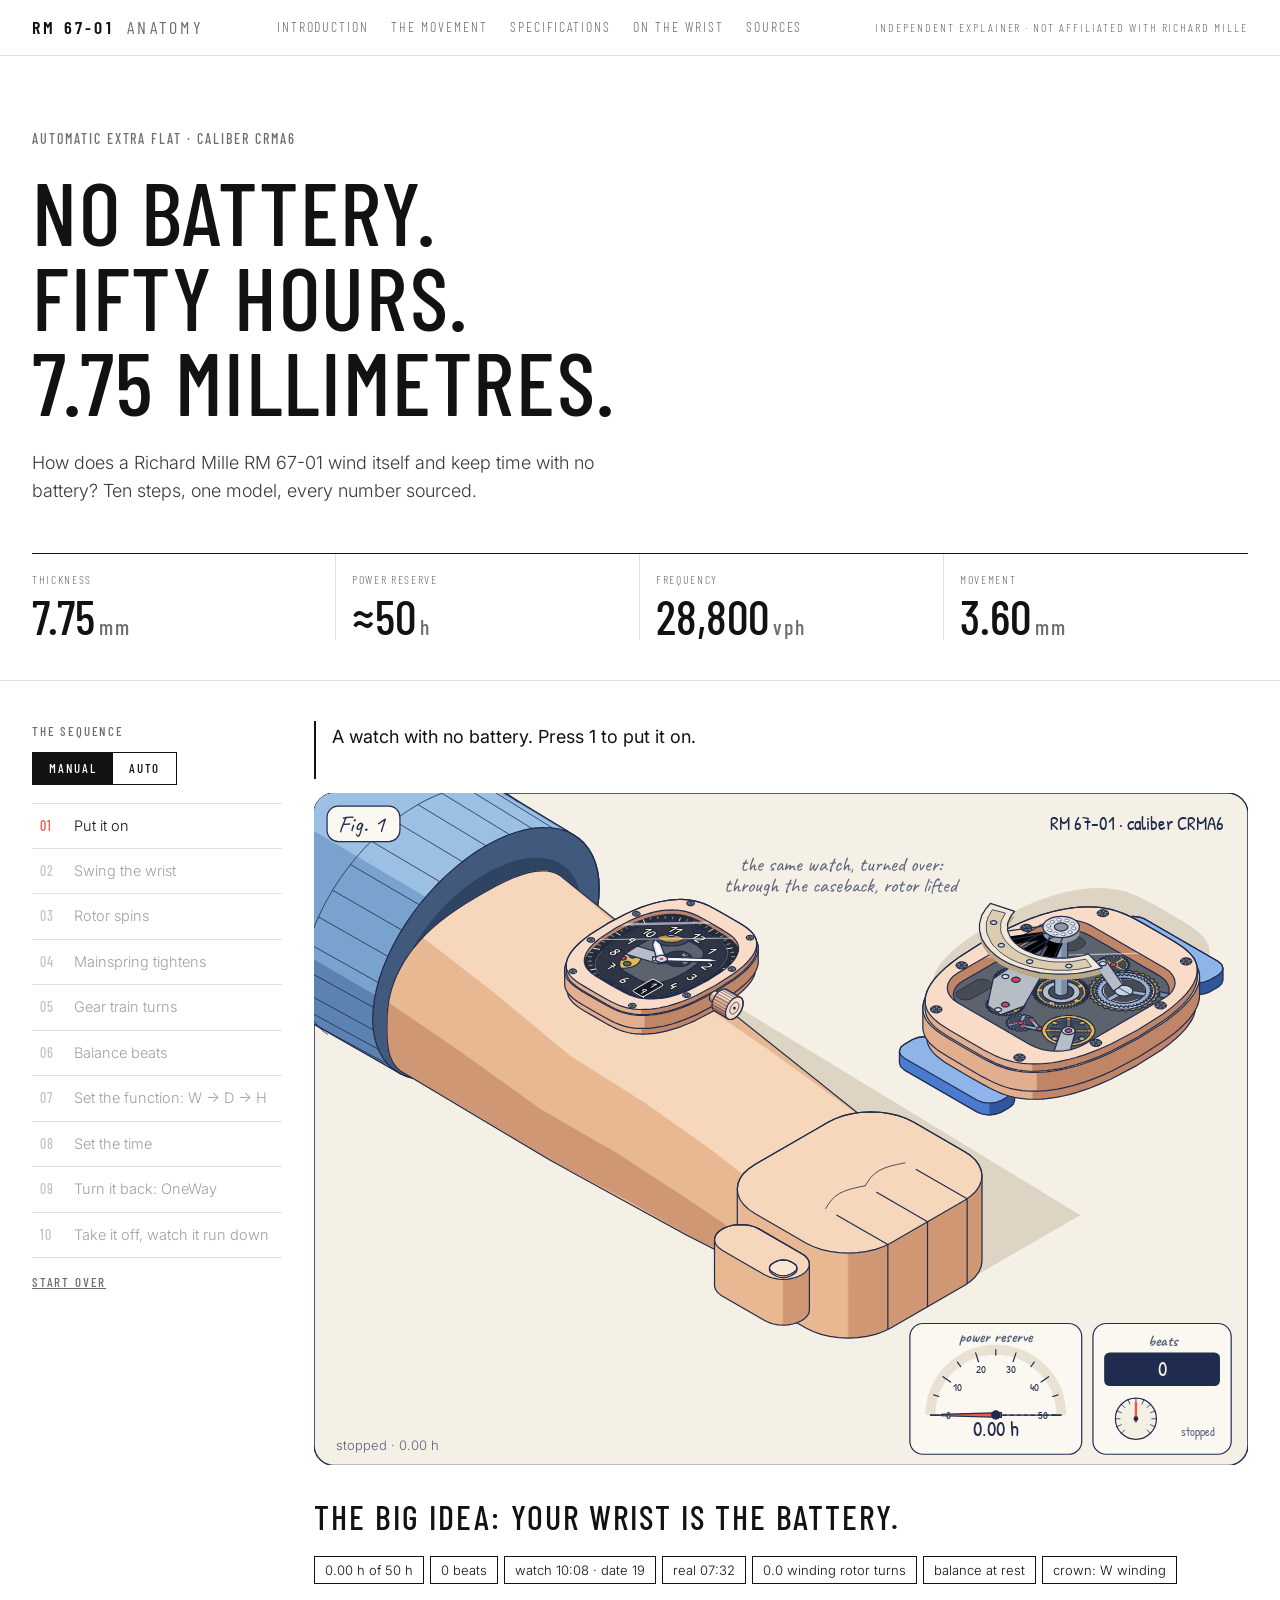
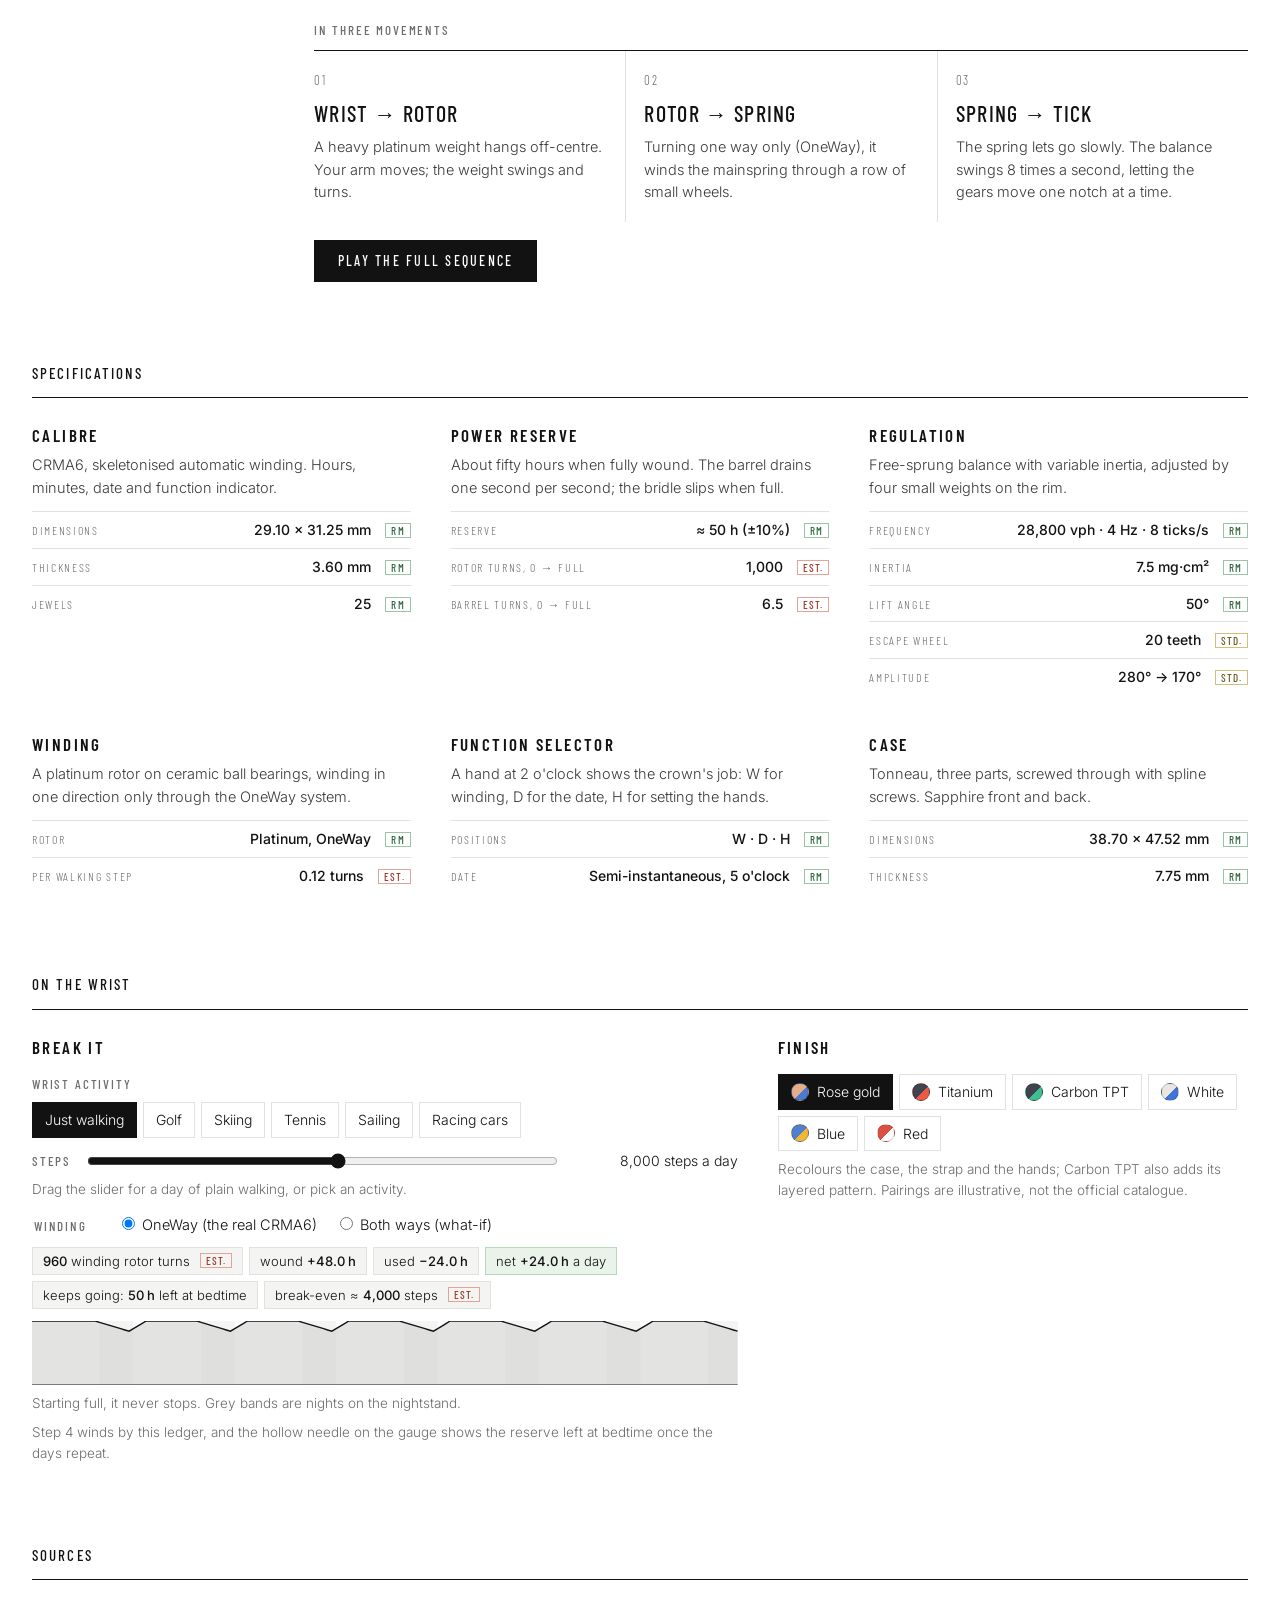
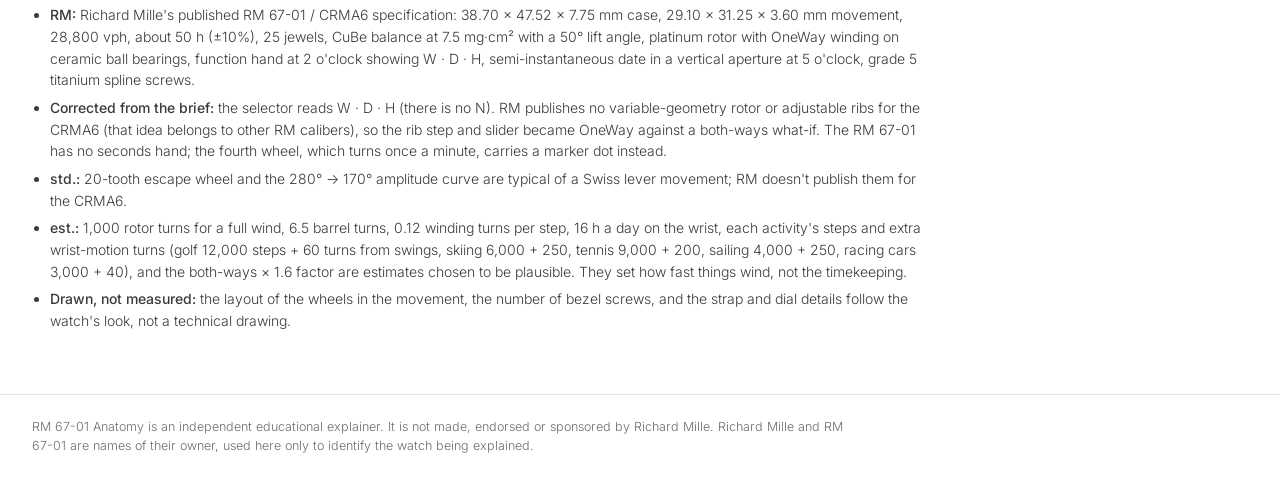
==== commit 523a7b8e: "RM 67-01: editorial watchmaking layout White, restrained page with condensed uppercase labels, a sti" ====
--- a/rm67-01/rm67-01.html
+++ b/rm67-01/rm67-01.html
@@ -4,11 +4,17 @@
 <meta charset="utf-8">
 <meta name="viewport" content="width=device-width, initial-scale=1">
 <title>RM 67-01 Anatomy</title>
-<meta name="description" content="How a Richard Mille RM 67-01 winds itself and keeps time with no battery: an interactive, hand-inked machine driven by one small model.">
+<meta name="description" content="An independent, interactive explainer of how the RM 67-01 Automatic Extra Flat winds itself and keeps time with no battery. Not affiliated with Richard Mille.">
 <link rel="preconnect" href="https://fonts.googleapis.com">
 <link rel="preconnect" href="https://fonts.gstatic.com" crossorigin>
-<link href="https://fonts.googleapis.com/css2?family=Caveat:wght@600;700&family=Patrick+Hand&display=swap" rel="stylesheet">
-<style>:root {
+<link href="https://fonts.googleapis.com/css2?family=Barlow+Condensed:wght@400;500;600&family=Inter:wght@300;400;500;600&family=Caveat:wght@600;700&family=Patrick+Hand&display=swap" rel="stylesheet">
+<style>/* Page: a restrained, editorial watchmaking layout. The drawing keeps its own paper. */
+:root {
+  --bg: #ffffff;
+  --bg2: #f4f4f2;
+  --text: #121212;
+  --mute: #6d6d6d;
+  --rule: #e1e1df;
   --paper: #f5f0e5;
   --paper2: #fbf8f1;
   --ink: #1f2c4d;
@@ -18,91 +24,126 @@
   --ac0: #ffffff; --ac1: #dfe3e8; --ac2: #8d95a0;
   --ui0: #ffb3a3; --ui1: #ec5a43; --ui2: #b9402e;
   --blur: rgba(220, 205, 178, 0.55);
+  --cond: "Barlow Condensed", "Arial Narrow", sans-serif;
   color-scheme: light;
 }
 * { box-sizing: border-box; }
+html { scroll-behavior: smooth; scroll-padding-top: 64px; }
 html, body { margin: 0; }
-body {
-  background: var(--paper);
-  color: var(--ink);
-  font-family: "Patrick Hand", "Comic Sans MS", system-ui, sans-serif;
-  font-size: 18px;
-  line-height: 1.35;
-}
-.top { max-width: 1280px; margin: 0 auto; padding: 22px 24px 0; }
-.kicker { margin: 0; font-family: Caveat, cursive; font-size: 24px; color: #6b7590; }
-h1 { margin: 2px 0 0; font-weight: 400; font-size: clamp(24px, 3.2vw, 38px); line-height: 1.15; }
-.grid { max-width: 1280px; margin: 0 auto; padding: 14px 24px 60px; display: grid; grid-template-columns: 264px minmax(0, 1fr); gap: 22px; align-items: start; }
-.side { position: sticky; top: 14px; }
-.mode { display: inline-flex; border: 1.5px solid var(--ink); border-radius: 999px; overflow: hidden; margin-bottom: 12px; background: var(--paper2); }
-.mode button { font: inherit; border: 0; background: none; color: var(--ink); padding: 6px 16px; cursor: pointer; }
-.mode button[aria-pressed="true"] { background: var(--ink); color: var(--paper); }
-.steps { list-style: none; margin: 0; padding: 0; display: grid; gap: 8px; }
-.steps button {
-  width: 100%; display: flex; align-items: center; gap: 10px; text-align: left;
-  font: inherit; font-size: 17px; color: var(--ink); background: var(--paper2);
-  border: 1.5px solid var(--ink); border-radius: 999px; padding: 6px 14px 6px 6px; cursor: pointer;
-  box-shadow: 3px 3px 0 var(--shade); transition: opacity .3s, background .3s, transform .15s;
-}
-.steps .n { flex: none; width: 30px; height: 30px; border-radius: 50%; border: 1.5px solid var(--ink); display: grid; place-items: center; background: var(--paper); font-size: 17px; }
+body { background: var(--bg); color: var(--text); font-family: Inter, system-ui, sans-serif; font-weight: 300; font-size: 16px; line-height: 1.55; }
+b, strong { font-weight: 500; }
+a { color: inherit; }
+.label, .eyebrow, .sech, .bar, .figures dt, .kv span, .specs h3, .panel h3 { font-family: var(--cond); text-transform: uppercase; letter-spacing: .14em; }
+.label { display: block; font-size: 13px; font-weight: 500; color: var(--mute); margin: 0 0 10px; }
+
+/* bar + section nav */
+.bar { position: sticky; top: 0; z-index: 5; display: flex; align-items: center; gap: 28px; padding: 0 32px; height: 56px; background: rgba(255,255,255,.94); backdrop-filter: blur(8px); border-bottom: 1px solid var(--rule); font-size: 14px; }
+.mark { text-decoration: none; font-weight: 600; font-size: 18px; letter-spacing: .18em; white-space: nowrap; }
+.mark span { font-weight: 400; color: var(--mute); margin-left: 6px; }
+.secnav { display: flex; gap: 22px; margin: 0 auto; }
+.secnav a { text-decoration: none; color: var(--mute); padding: 4px 0; border-bottom: 1px solid transparent; }
+.secnav a:hover { color: var(--text); border-bottom-color: var(--text); }
+.indep { margin: 0; font-size: 12px; color: var(--mute); white-space: nowrap; }
+
+/* hero */
+.hero { max-width: 1280px; margin: 0 auto; padding: 72px 32px 40px; }
+.eyebrow { margin: 0 0 18px; font-size: 14px; font-weight: 500; color: var(--mute); }
+.hero h1 { margin: 0; font-family: var(--cond); font-weight: 500; text-transform: uppercase; letter-spacing: .02em; font-size: clamp(44px, 7vw, 96px); line-height: .95; }
+.lede { max-width: 620px; margin: 26px 0 0; font-size: 18px; color: #3a3a3a; }
+.figures { display: grid; grid-template-columns: repeat(4, minmax(0, 1fr)); margin: 48px 0 0; border-top: 1px solid var(--text); }
+.figures div { padding: 16px 16px 0 0; border-right: 1px solid var(--rule); }
+.figures div + div { padding-left: 16px; }
+.figures div:last-child { border-right: 0; }
+.figures dt { font-size: 12px; color: var(--mute); }
+.figures dd { margin: 4px 0 0; font-family: var(--cond); font-weight: 500; font-size: clamp(30px, 4vw, 48px); line-height: 1; }
+.figures small { font-size: .45em; margin-left: 4px; color: var(--mute); letter-spacing: .1em; }
+
+/* the movement section */
+.grid { max-width: 1280px; margin: 0 auto; padding: 40px 32px 24px; display: grid; grid-template-columns: 250px minmax(0, 1fr); gap: 32px; align-items: start; border-top: 1px solid var(--rule); }
+.side { position: sticky; top: 76px; }
+.mode { display: inline-flex; border: 1px solid var(--text); margin-bottom: 18px; }
+.mode button { font: 500 13px/1 var(--cond); text-transform: uppercase; letter-spacing: .14em; border: 0; background: none; color: var(--text); padding: 9px 16px; cursor: pointer; }
+.mode button[aria-pressed="true"] { background: var(--text); color: var(--bg); }
+.steps { list-style: none; margin: 0; padding: 0; border-top: 1px solid var(--rule); }
+.steps li { border-bottom: 1px solid var(--rule); }
+.steps button { width: 100%; display: flex; align-items: baseline; gap: 12px; text-align: left; font: inherit; font-size: 14.5px; color: var(--text); background: none; border: 0; padding: 11px 8px; cursor: pointer; transition: opacity .3s, background .3s, color .3s; }
+.steps .n { flex: none; font-family: var(--cond); font-weight: 500; font-size: 14px; letter-spacing: .08em; color: var(--mute); min-width: 22px; }
 .steps button:disabled { cursor: default; }
-.steps button[data-state="later"] { opacity: .45; }
-.steps button[data-state="done"] { opacity: .38; box-shadow: none; }
-.steps button[data-state="done"] .n { background: var(--ink); color: var(--paper); }
-.steps button[data-state="running"] { background: var(--ui1); color: #fff; border-color: var(--ink); }
-.steps button[data-state="running"] .n { background: #fff; color: var(--ink); }
-.steps button[data-state="next"]:not(:disabled):hover { transform: translate(-1px, -1px); box-shadow: 4px 4px 0 var(--shade); }
-.steps button.pulse .n { animation: pulse 1.3s ease-in-out infinite; }
-@keyframes pulse { 0%, 100% { box-shadow: 0 0 0 0 rgba(236, 90, 67, .55); } 50% { box-shadow: 0 0 0 7px rgba(236, 90, 67, 0); } }
-.restart { display: inline-block; margin-top: 14px; color: var(--ink); font-size: 17px; }
+.steps button[data-state="later"] { opacity: .4; }
+.steps button[data-state="done"] { opacity: .4; }
+.steps button[data-state="done"] .n::after { content: " ✓"; }
+.steps button[data-state="running"] { background: var(--text); color: var(--bg); }
+.steps button[data-state="running"] .n { color: var(--bg); }
+.steps button[data-state="next"]:not(:disabled):hover { background: var(--bg2); }
+.steps button.pulse .n { color: var(--ui1); animation: pulse 1.3s ease-in-out infinite; }
+@keyframes pulse { 0%, 100% { opacity: 1; } 50% { opacity: .35; } }
+.restart { display: inline-block; margin-top: 16px; font: 500 13px var(--cond); text-transform: uppercase; letter-spacing: .14em; color: var(--mute); }
 .stage { min-width: 0; }
-.hint { margin: 0 0 10px; min-height: 2.7em; font-size: 21px; background: var(--paper2); border: 1.5px solid var(--ink); border-radius: 14px; padding: 8px 14px; box-shadow: 3px 3px 0 var(--shade); }
+.hint { margin: 0 0 14px; min-height: 3.2em; font-size: 18px; font-weight: 400; padding: 2px 0 2px 16px; border-left: 2px solid var(--text); }
 .card { position: relative; }
 #fig { display: block; width: 100%; height: auto; }
-.readout { position: absolute; left: 22px; bottom: 10px; margin: 0; font-size: 15px; color: #59627c; }
-.big { font-family: Caveat, cursive; font-size: 34px; margin: 6px 0 8px; text-align: center; }
+.readout { position: absolute; left: 22px; bottom: 10px; margin: 0; font-size: 13px; color: #59627c; }
+.big { font-family: var(--cond); font-weight: 500; text-transform: uppercase; letter-spacing: .06em; font-size: clamp(24px, 3vw, 34px); margin: 26px 0 12px; }
 .chips { display: flex; flex-wrap: wrap; gap: 6px; }
-.chips.facts { margin-top: 6px; }
-.chip { background: var(--paper2); border: 1.2px solid #b9b2a2; border-radius: 999px; padding: 2px 10px; font-size: 15px; white-space: nowrap; }
-.chip.lv { border-color: var(--ink); }
+.chip { background: var(--bg2); border: 1px solid var(--rule); padding: 3px 10px; font-size: 13px; white-space: nowrap; }
+.chip.lv { background: var(--bg); border-color: var(--text); }
 .chip.lv:empty { display: none; }
-.chip.bad { background: #fde3dd; }
-.chip.good { background: #e3f3e6; }
-.src { font-style: normal; font-size: 12px; border-radius: 6px; padding: 0 5px; margin-left: 3px; border: 1px solid; }
+.chip.bad { background: #fbe9e6; border-color: #e7b9b1; }
+.chip.good { background: #e9f3ea; border-color: #b9d7bd; }
+.src { font-style: normal; font: 500 11px var(--cond); letter-spacing: .1em; text-transform: uppercase; padding: 0 5px; margin-left: 6px; border: 1px solid; vertical-align: 1px; }
 .src.rm { color: #2f6a3d; border-color: #9bc4a4; }
 .src.std { color: #6a5a20; border-color: #d1bf7c; }
 .src.est { color: #9b3a2a; border-color: #e3a497; }
-.row2 { display: grid; grid-template-columns: minmax(0, 1fr) minmax(0, 1.4fr); gap: 16px; margin-top: 16px; }
-.panel { background: var(--paper2); border: 1.5px solid var(--ink); border-radius: 16px; padding: 10px 14px 12px; box-shadow: 3px 3px 0 var(--shade); min-width: 0; }
-.panel h2 { margin: 0 0 6px; font-weight: 400; font-size: 24px; }
-.small { font-size: 14px; color: #5b6480; margin: 6px 0 0; }
-.swatches { display: flex; flex-wrap: wrap; gap: 6px; }
-.sw { font: inherit; font-size: 15px; display: inline-flex; align-items: center; gap: 6px; border: 1.2px solid var(--ink); background: var(--paper); border-radius: 999px; padding: 3px 10px 3px 4px; cursor: pointer; color: var(--ink); }
-.sw i { width: 22px; height: 22px; border-radius: 50%; border: 1.2px solid var(--ink); background: linear-gradient(135deg, var(--a) 55%, var(--b) 55%); }
-.sw[aria-pressed="true"] { background: var(--ink); color: var(--paper); }
-.acts { display: flex; flex-wrap: wrap; align-items: center; gap: 6px; margin-bottom: 8px; }
-.acts > span { margin-right: 4px; }
-.act { font: inherit; font-size: 15px; border: 1.2px solid var(--ink); background: var(--paper); color: var(--ink); border-radius: 999px; padding: 2px 12px; cursor: pointer; }
-.act[aria-pressed="true"] { background: var(--ink); color: var(--paper); }
-.sl { display: grid; grid-template-columns: auto minmax(0, 1fr) auto; gap: 10px; align-items: center; }
-.sl input { width: 100%; accent-color: var(--ui1); }
-.sl output { font-size: 16px; min-width: 12em; text-align: right; }
-.wind { border: 0; padding: 0; margin: 8px 0; display: flex; flex-wrap: wrap; gap: 4px 16px; }
-.wind legend { float: left; margin-right: 10px; }
-.week { width: 100%; height: 64px; margin-top: 8px; display: block; }
-.week .night { fill: #ebe4d6; }
-.week .wkFill { fill: var(--ui0); opacity: .55; }
-.week .wkLine { fill: none; stroke: var(--ink); stroke-width: 1.4; vector-effect: non-scaling-stroke; }
-.week .wkAxis { stroke: var(--ink); stroke-width: 1.2; vector-effect: non-scaling-stroke; }
-.cards { list-style: none; margin: 18px 0 8px; padding: 0; display: grid; grid-template-columns: repeat(3, minmax(0, 1fr)); gap: 12px; }
-.cards li { background: var(--paper2); border: 1.5px solid var(--ink); border-radius: 16px; padding: 10px 14px; box-shadow: 3px 3px 0 var(--shade); }
-.cards .n { display: inline-grid; place-items: center; width: 28px; height: 28px; border-radius: 50%; border: 1.5px solid var(--ink); }
-.cards h3 { display: inline; margin-left: 8px; font-weight: 400; font-size: 21px; }
-.cards p { margin: 6px 0 0; font-size: 16px; }
-.showme { font: inherit; font-size: 19px; background: var(--ink); color: var(--paper); border: 0; border-radius: 999px; padding: 8px 20px; cursor: pointer; box-shadow: 3px 3px 0 var(--shade); }
-.notes { margin-top: 16px; font-size: 15px; }
-.notes summary { cursor: pointer; font-size: 18px; }
-.notes li { margin: 4px 0; }
+.threes { margin-top: 36px; }
+.cards { list-style: none; margin: 0; padding: 0; display: grid; grid-template-columns: repeat(3, minmax(0, 1fr)); border-top: 1px solid var(--text); }
+.cards li { padding: 16px 18px 18px 0; }
+.cards li + li { padding-left: 18px; border-left: 1px solid var(--rule); }
+.cards .n { font-family: var(--cond); font-size: 13px; color: var(--mute); letter-spacing: .12em; }
+.cards h3 { margin: 4px 0 0; font-family: var(--cond); font-weight: 500; text-transform: uppercase; letter-spacing: .06em; font-size: 22px; }
+.cards p { margin: 6px 0 0; font-size: 14.5px; color: #3a3a3a; }
+.showme { margin-top: 18px; font: 500 14px/1 var(--cond); text-transform: uppercase; letter-spacing: .16em; background: var(--text); color: var(--bg); border: 0; padding: 14px 24px; cursor: pointer; }
+.showme:hover { background: #333; }
+
+/* specifications */
+.specs, .lab, .notes { max-width: 1280px; margin: 0 auto; padding: 56px 32px 24px; }
+.sech { margin: 0 0 24px; font-size: 15px; font-weight: 500; padding-bottom: 12px; border-bottom: 1px solid var(--text); }
+.spgrid { display: grid; grid-template-columns: repeat(3, minmax(0, 1fr)); gap: 36px 40px; }
+.specs h3 { margin: 0 0 6px; font-size: 17px; font-weight: 600; }
+.specs p { margin: 0 0 12px; font-size: 14.5px; color: #3a3a3a; }
+.kv { list-style: none; margin: 0; padding: 0; }
+.kv li { display: grid; grid-template-columns: minmax(0, 1fr) auto auto; align-items: baseline; gap: 8px; padding: 7px 0; border-top: 1px solid var(--rule); font-size: 14px; }
+.kv span { font-size: 12px; color: var(--mute); }
+.kv b { text-align: right; }
+
+/* on the wrist */
+.row2 { display: grid; grid-template-columns: minmax(0, 1.5fr) minmax(0, 1fr); gap: 40px; }
+.panel { min-width: 0; }
+.panel h3 { margin: 0 0 14px; font-size: 17px; font-weight: 600; }
+.small { font-size: 13.5px; color: var(--mute); margin: 8px 0 0; }
+.swatches, .acts { display: flex; flex-wrap: wrap; align-items: center; gap: 6px; }
+.acts { margin-bottom: 12px; }
+.acts .label { width: 100%; margin-bottom: 2px; }
+.sw, .act { font: inherit; font-size: 14px; display: inline-flex; align-items: center; gap: 8px; border: 1px solid var(--rule); background: var(--bg); border-radius: 0; padding: 6px 12px; cursor: pointer; color: var(--text); }
+.sw:hover, .act:hover { border-color: var(--text); }
+.sw i { width: 18px; height: 18px; border-radius: 50%; border: 1px solid #0003; background: linear-gradient(135deg, var(--a) 55%, var(--b) 55%); }
+.sw[aria-pressed="true"], .act[aria-pressed="true"] { background: var(--text); color: var(--bg); border-color: var(--text); }
+.sl { display: grid; grid-template-columns: auto minmax(0, 1fr) auto; gap: 14px; align-items: center; }
+.sl .label { margin: 0; }
+.sl input { width: 100%; accent-color: var(--text); }
+.sl output { font-size: 14px; min-width: 12em; text-align: right; }
+.wind { border: 0; padding: 0; margin: 14px 0 10px; display: flex; flex-wrap: wrap; gap: 4px 18px; align-items: center; font-size: 14.5px; }
+.wind legend { float: left; margin: 0 10px 0 0; }
+.week { width: 100%; height: 64px; margin-top: 12px; display: block; }
+.week .night { fill: var(--bg2); }
+.week .wkFill { fill: #d8d8d4; opacity: .7; }
+.week .wkLine { fill: none; stroke: var(--text); stroke-width: 1.4; vector-effect: non-scaling-stroke; }
+.week .wkAxis { stroke: var(--text); stroke-width: 1; vector-effect: non-scaling-stroke; }
+
+/* sources + footer */
+.notes ul { margin: 0; padding-left: 18px; font-size: 14px; color: #3a3a3a; max-width: 900px; }
+.notes li { margin: 6px 0; }
+.foot { max-width: 1280px; margin: 32px auto 0; padding: 22px 32px 40px; border-top: 1px solid var(--rule); font-size: 12.5px; color: var(--mute); }
+.foot p { margin: 0; max-width: 820px; }
 
 /* the drawing */
 #fig .paper { fill: var(--paper); stroke: var(--ink); stroke-width: 1.5; vector-effect: non-scaling-stroke; }
@@ -150,39 +191,73 @@
 #fig [data-lit] { transition: filter .35s; }
 #fig .lit { filter: drop-shadow(0 0 2.2px var(--ui1)) drop-shadow(0 0 0.6px var(--ui1)); }
 
+@media (max-width: 980px) {
+  .secnav, .indep { display: none; }
+  .bar { justify-content: space-between; }
+  .bar::after { content: "Independent explainer"; font-size: 11px; color: var(--mute); letter-spacing: .12em; }
+}
 @media (max-width: 860px) {
-  .grid { grid-template-columns: minmax(0, 1fr); padding: 10px 16px 40px; }
-  .top { padding: 16px 16px 0; }
+  .hero { padding: 40px 16px 24px; }
+  .figures { grid-template-columns: repeat(2, minmax(0, 1fr)); }
+  .figures div:nth-child(2) { border-right: 0; }
+  .figures div:nth-child(3) { padding-left: 0; }
+  .bar { padding: 0 16px; }
+  .grid { grid-template-columns: minmax(0, 1fr); padding: 24px 16px; gap: 20px; }
   .side { position: static; }
-  .steps { grid-template-columns: minmax(0, 1fr) minmax(0, 1fr); }
-  .steps button { font-size: 15px; padding: 4px 8px 4px 4px; }
-  .steps .n { width: 26px; height: 26px; }
-  .row2, .cards { grid-template-columns: minmax(0, 1fr); }
-  .hint { font-size: 18px; }
+  .steps { display: grid; grid-template-columns: minmax(0, 1fr) minmax(0, 1fr); column-gap: 12px; }
+  .steps button { font-size: 13.5px; padding: 9px 4px; }
+  .specs, .lab, .notes { padding: 40px 16px 16px; }
+  .spgrid, .row2 { grid-template-columns: minmax(0, 1fr); gap: 28px; }
+  .cards { grid-template-columns: minmax(0, 1fr); }
+  .cards li + li { padding-left: 0; border-left: 0; border-top: 1px solid var(--rule); }
+  .hint { font-size: 16px; }
   .readout { position: static; text-align: right; }
   .chip { white-space: normal; }
   .sl { grid-template-columns: minmax(0, 1fr) auto; }
   .sl input { grid-column: 1 / -1; grid-row: 2; }
   .sl output { min-width: 0; }
+  .foot { padding: 20px 16px 32px; }
 }
 @media (prefers-reduced-motion: reduce) {
-  .steps button.pulse .n { animation: none; outline: 2px solid var(--ui1); }
+  html { scroll-behavior: auto; }
+  .steps button.pulse .n { animation: none; text-decoration: underline; }
 }
 </style>
 </head>
 <body>
-<header class="top">
-  <p class="kicker">Someone asked me</p>
-  <h1>“How does a Richard Mille RM 67-01 wind itself and keep time with no battery?”</h1>
+<header class="bar">
+  <a class="mark" href="#intro">RM 67-01 <span>Anatomy</span></a>
+  <nav class="secnav" aria-label="Sections">
+    <a href="#intro">Introduction</a>
+    <a href="#machine">The movement</a>
+    <a href="#specs">Specifications</a>
+    <a href="#lab">On the wrist</a>
+    <a href="#sources">Sources</a>
+  </nav>
+  <p class="indep">Independent explainer · not affiliated with Richard Mille</p>
 </header>
-<main class="grid">
+
+<section class="hero" id="intro">
+  <p class="eyebrow">Automatic Extra Flat · Caliber CRMA6</p>
+  <h1>No battery.<br>Fifty hours.<br>7.75 millimetres.</h1>
+  <p class="lede">How does a Richard Mille RM 67-01 wind itself and keep time with no battery? Ten steps, one model, every number sourced.</p>
+  <dl class="figures">
+    <div><dt>Thickness</dt><dd>7.75<small>mm</small></dd></div>
+    <div><dt>Power reserve</dt><dd>≈50<small>h</small></dd></div>
+    <div><dt>Frequency</dt><dd>28,800<small>vph</small></dd></div>
+    <div><dt>Movement</dt><dd>3.60<small>mm</small></dd></div>
+  </dl>
+</section>
+
+<main class="grid" id="machine">
   <aside class="side">
+    <p class="label">The sequence</p>
     <div class="mode" role="group" aria-label="Play mode">
       <button type="button" data-mode="manual" aria-pressed="true">Manual</button>
       <button type="button" data-mode="auto" aria-pressed="false">Auto</button>
     </div>
     <ol id="steps" class="steps"></ol>
-    <a href="#" id="restart" class="restart">↺ Start over</a>
+    <a href="#" id="restart" class="restart">Start over</a>
   </aside>
   <section class="stage">
     <p id="hint" class="hint" aria-live="polite"></p>
@@ -194,76 +269,90 @@
     <div id="live" class="chips live">
       <span class="chip lv" data-k="reserve"></span><span class="chip lv" data-k="beats"></span><span class="chip lv" data-k="watch"></span><span class="chip lv" data-k="world"></span><span class="chip lv" data-k="turns"></span><span class="chip lv" data-k="amp"></span><span class="chip lv" data-k="fn"></span>
     </div>
-    <div class="chips facts">
-      <span class="chip">28,800 vph = <b>4 Hz</b> = <b>8 ticks/s</b> <i class="src rm">RM</i></span>
-      <span class="chip">power reserve <b>≈ 50 h</b> (±10%) <i class="src rm">RM</i></span>
-      <span class="chip">movement <b>3.60 mm</b> in a <b>7.75 mm</b> case <i class="src rm">RM</i></span>
-      <span class="chip">case <b>38.70 × 47.52 mm</b> <i class="src rm">RM</i></span>
-      <span class="chip">CRMA6 <b>29.10 × 31.25 mm</b> · 25 jewels <i class="src rm">RM</i></span>
-      <span class="chip">balance 7.5 mg·cm², lift 50° <i class="src rm">RM</i></span>
-      <span class="chip">platinum rotor, <b>OneWay</b> winding <i class="src rm">RM</i></span>
-      <span class="chip">escape wheel 20 teeth <i class="src std">std.</i></span>
-      <span class="chip">amplitude 280° → 170° <i class="src std">std.</i></span>
-      <span class="chip">1,000 rotor turns to fill <i class="src est">est.</i></span>
-      <span class="chip">6.5 barrel turns to fill <i class="src est">est.</i></span>
+    <div class="threes">
+      <p class="label">In three movements</p>
+      <ol class="cards">
+        <li><span class="n">01</span><h3>Wrist → rotor</h3><p>A heavy platinum weight hangs off-centre. Your arm moves; the weight swings and turns.</p></li>
+        <li><span class="n">02</span><h3>Rotor → spring</h3><p>Turning one way only (OneWay), it winds the mainspring through a row of small wheels.</p></li>
+        <li><span class="n">03</span><h3>Spring → tick</h3><p>The spring lets go slowly. The balance swings 8 times a second, letting the gears move one notch at a time.</p></li>
+      </ol>
+      <button type="button" id="showme" class="showme">Play the full sequence</button>
     </div>
-
-    <div class="row2">
-      <div class="panel">
-        <h2>Colour</h2>
-        <div class="swatches">
-          <button type="button" class="sw" data-v="rosegold" aria-pressed="true"><i style="--a:#e3ae8e;--b:#4a7bcf"></i>Rose gold</button>
-          <button type="button" class="sw" data-v="titanium" aria-pressed="false"><i style="--a:#3f4352;--b:#ec5a43"></i>Titanium</button>
-          <button type="button" class="sw" data-v="carbon" aria-pressed="false"><i style="--a:#41444c;--b:#3fbf8f"></i>Carbon TPT</button>
-          <button type="button" class="sw" data-v="white" aria-pressed="false"><i style="--a:#ebe7de;--b:#3f74d8"></i>White</button>
-          <button type="button" class="sw" data-v="blue" aria-pressed="false"><i style="--a:#4f7fcf;--b:#f2b632"></i>Blue</button>
-          <button type="button" class="sw" data-v="red" aria-pressed="false"><i style="--a:#dc4f43;--b:#ffffff"></i>Red</button>
-        </div>
-        <p class="small">Recolours the case, the strap and the hands; Carbon TPT also adds its layered pattern. Colour pairings are illustrative, not RM's catalogue.</p>
-      </div>
-      <div class="panel">
-        <h2>Break it</h2>
-        <div class="acts" role="group" aria-label="Wrist activity">
-          <span>Wrist activity</span>
-          <button type="button" class="act" data-act="walk">Just walking</button>
-          <button type="button" class="act" data-act="golf">Golf</button>
-          <button type="button" class="act" data-act="skiing">Skiing</button>
-          <button type="button" class="act" data-act="tennis">Tennis</button>
-          <button type="button" class="act" data-act="sailing">Sailing</button>
-          <button type="button" class="act" data-act="racing">Racing cars</button>
-        </div>
-        <label class="sl"><span>Steps</span><input id="act" type="range" min="0" max="15000" step="250" value="8000"><output id="actOut"></output></label>
-        <p class="small" id="actWhy"></p>
-        <fieldset class="wind"><legend>Winding</legend>
-          <label><input type="radio" name="wind" value="one" checked> OneWay (the real CRMA6)</label>
-          <label><input type="radio" name="wind" value="both"> Both ways (what-if)</label>
-        </fieldset>
-        <div id="ledger" class="chips"></div>
-        <svg id="week" viewBox="0 0 300 64" class="week" aria-label="Power reserve over a week"></svg>
-        <p class="small" id="weekCap"></p>
-        <p class="small">Step 4 winds by this ledger, and the hollow needle on the gauge shows the reserve left at bedtime once the days repeat.</p>
-      </div>
-    </div>
-
-    <ol class="cards">
-      <li><span class="n">1</span><h3>Wrist → rotor</h3><p>A heavy platinum weight hangs off-centre. Your arm moves; the weight swings and turns.</p></li>
-      <li><span class="n">2</span><h3>Rotor → spring</h3><p>Turning one way only (OneWay), it winds the mainspring through a row of small wheels.</p></li>
-      <li><span class="n">3</span><h3>Spring → tick</h3><p>The spring lets go slowly. The balance swings 8 times a second, letting the gears move one notch at a time.</p></li>
-    </ol>
-    <button type="button" id="showme" class="showme">▶ Show me</button>
-
-    <details class="notes">
-      <summary>Where the numbers come from</summary>
-      <ul>
-        <li><b>RM:</b> Richard Mille's RM 67-01 / CRMA6 specification: 38.70 × 47.52 × 7.75 mm case, 29.10 × 31.25 × 3.60 mm movement, 28,800 vph, about 50 h (±10%), 25 jewels, CuBe balance at 7.5 mg·cm² with a 50° lift angle, platinum rotor with OneWay winding on ceramic ball bearings, function hand at 2 o'clock showing W · D · H, semi-instantaneous date in a vertical aperture at 5 o'clock, grade 5 titanium spline screws.</li>
-        <li><b>Corrected from the brief:</b> the selector reads W · D · H (there is no N). RM publishes no variable-geometry rotor or adjustable ribs for the CRMA6 (that idea belongs to other RM calibers), so the rib step and slider became OneWay against a both-ways what-if. The RM 67-01 has no seconds hand; the fourth wheel, which turns once a minute, carries a marker dot instead.</li>
-        <li><b>std.:</b> 20-tooth escape wheel and the 280° → 170° amplitude curve are typical of a Swiss lever movement; RM doesn't publish them for the CRMA6.</li>
-        <li><b>est.:</b> 1,000 rotor turns for a full wind, 6.5 barrel turns, 0.12 winding turns per step, 16 h a day on the wrist, each activity's steps and extra wrist-motion turns (golf 12,000 steps + 60 turns from swings, skiing 6,000 + 250, tennis 9,000 + 200, sailing 4,000 + 250, racing cars 3,000 + 40), and the both-ways × 1.6 factor are estimates chosen to be plausible. They set how fast things wind, not the timekeeping.</li>
-        <li><b>Drawn, not measured:</b> the layout of the wheels in the movement, the number of bezel screws, and the strap and dial details follow the watch's look, not a technical drawing.</li>
-      </ul>
-    </details>
   </section>
 </main>
+
+<section class="specs" id="specs">
+  <h2 class="sech">Specifications</h2>
+  <div class="spgrid">
+    <article><h3>Calibre</h3><p>CRMA6, skeletonised automatic winding. Hours, minutes, date and function indicator.</p>
+      <ul class="kv"><li><span>Dimensions</span><b>29.10 × 31.25 mm</b><i class="src rm">RM</i></li><li><span>Thickness</span><b>3.60 mm</b><i class="src rm">RM</i></li><li><span>Jewels</span><b>25</b><i class="src rm">RM</i></li></ul></article>
+    <article><h3>Power reserve</h3><p>About fifty hours when fully wound. The barrel drains one second per second; the bridle slips when full.</p>
+      <ul class="kv"><li><span>Reserve</span><b>≈ 50 h (±10%)</b><i class="src rm">RM</i></li><li><span>Rotor turns, 0 → full</span><b>1,000</b><i class="src est">est.</i></li><li><span>Barrel turns, 0 → full</span><b>6.5</b><i class="src est">est.</i></li></ul></article>
+    <article><h3>Regulation</h3><p>Free-sprung balance with variable inertia, adjusted by four small weights on the rim.</p>
+      <ul class="kv"><li><span>Frequency</span><b>28,800 vph · 4 Hz · 8 ticks/s</b><i class="src rm">RM</i></li><li><span>Inertia</span><b>7.5 mg·cm²</b><i class="src rm">RM</i></li><li><span>Lift angle</span><b>50°</b><i class="src rm">RM</i></li><li><span>Escape wheel</span><b>20 teeth</b><i class="src std">std.</i></li><li><span>Amplitude</span><b>280° → 170°</b><i class="src std">std.</i></li></ul></article>
+    <article><h3>Winding</h3><p>A platinum rotor on ceramic ball bearings, winding in one direction only through the OneWay system.</p>
+      <ul class="kv"><li><span>Rotor</span><b>Platinum, OneWay</b><i class="src rm">RM</i></li><li><span>Per walking step</span><b>0.12 turns</b><i class="src est">est.</i></li></ul></article>
+    <article><h3>Function selector</h3><p>A hand at 2 o'clock shows the crown's job: W for winding, D for the date, H for setting the hands.</p>
+      <ul class="kv"><li><span>Positions</span><b>W · D · H</b><i class="src rm">RM</i></li><li><span>Date</span><b>Semi-instantaneous, 5 o'clock</b><i class="src rm">RM</i></li></ul></article>
+    <article><h3>Case</h3><p>Tonneau, three parts, screwed through with spline screws. Sapphire front and back.</p>
+      <ul class="kv"><li><span>Dimensions</span><b>38.70 × 47.52 mm</b><i class="src rm">RM</i></li><li><span>Thickness</span><b>7.75 mm</b><i class="src rm">RM</i></li></ul></article>
+  </div>
+</section>
+
+<section class="lab" id="lab">
+  <h2 class="sech">On the wrist</h2>
+  <div class="row2">
+    <div class="panel">
+      <h3>Break it</h3>
+      <div class="acts" role="group" aria-label="Wrist activity">
+        <span class="label">Wrist activity</span>
+        <button type="button" class="act" data-act="walk">Just walking</button>
+        <button type="button" class="act" data-act="golf">Golf</button>
+        <button type="button" class="act" data-act="skiing">Skiing</button>
+        <button type="button" class="act" data-act="tennis">Tennis</button>
+        <button type="button" class="act" data-act="sailing">Sailing</button>
+        <button type="button" class="act" data-act="racing">Racing cars</button>
+      </div>
+      <label class="sl"><span class="label">Steps</span><input id="act" type="range" min="0" max="15000" step="250" value="8000"><output id="actOut"></output></label>
+      <p class="small" id="actWhy"></p>
+      <fieldset class="wind"><legend class="label">Winding</legend>
+        <label><input type="radio" name="wind" value="one" checked> OneWay (the real CRMA6)</label>
+        <label><input type="radio" name="wind" value="both"> Both ways (what-if)</label>
+      </fieldset>
+      <div id="ledger" class="chips"></div>
+      <svg id="week" viewBox="0 0 300 64" preserveAspectRatio="none" class="week" aria-label="Power reserve over a week"></svg>
+      <p class="small" id="weekCap"></p>
+      <p class="small">Step 4 winds by this ledger, and the hollow needle on the gauge shows the reserve left at bedtime once the days repeat.</p>
+    </div>
+    <div class="panel">
+      <h3>Finish</h3>
+      <div class="swatches">
+        <button type="button" class="sw" data-v="rosegold" aria-pressed="true"><i style="--a:#e3ae8e;--b:#4a7bcf"></i>Rose gold</button>
+        <button type="button" class="sw" data-v="titanium" aria-pressed="false"><i style="--a:#3f4352;--b:#ec5a43"></i>Titanium</button>
+        <button type="button" class="sw" data-v="carbon" aria-pressed="false"><i style="--a:#41444c;--b:#3fbf8f"></i>Carbon TPT</button>
+        <button type="button" class="sw" data-v="white" aria-pressed="false"><i style="--a:#ebe7de;--b:#3f74d8"></i>White</button>
+        <button type="button" class="sw" data-v="blue" aria-pressed="false"><i style="--a:#4f7fcf;--b:#f2b632"></i>Blue</button>
+        <button type="button" class="sw" data-v="red" aria-pressed="false"><i style="--a:#dc4f43;--b:#ffffff"></i>Red</button>
+      </div>
+      <p class="small">Recolours the case, the strap and the hands; Carbon TPT also adds its layered pattern. Pairings are illustrative, not the official catalogue.</p>
+    </div>
+  </div>
+</section>
+
+<section class="notes" id="sources">
+  <h2 class="sech">Sources</h2>
+  <ul>
+    <li><b>RM:</b> Richard Mille's published RM 67-01 / CRMA6 specification: 38.70 × 47.52 × 7.75 mm case, 29.10 × 31.25 × 3.60 mm movement, 28,800 vph, about 50 h (±10%), 25 jewels, CuBe balance at 7.5 mg·cm² with a 50° lift angle, platinum rotor with OneWay winding on ceramic ball bearings, function hand at 2 o'clock showing W · D · H, semi-instantaneous date in a vertical aperture at 5 o'clock, grade 5 titanium spline screws.</li>
+    <li><b>Corrected from the brief:</b> the selector reads W · D · H (there is no N). RM publishes no variable-geometry rotor or adjustable ribs for the CRMA6 (that idea belongs to other RM calibers), so the rib step and slider became OneWay against a both-ways what-if. The RM 67-01 has no seconds hand; the fourth wheel, which turns once a minute, carries a marker dot instead.</li>
+    <li><b>std.:</b> 20-tooth escape wheel and the 280° → 170° amplitude curve are typical of a Swiss lever movement; RM doesn't publish them for the CRMA6.</li>
+    <li><b>est.:</b> 1,000 rotor turns for a full wind, 6.5 barrel turns, 0.12 winding turns per step, 16 h a day on the wrist, each activity's steps and extra wrist-motion turns (golf 12,000 steps + 60 turns from swings, skiing 6,000 + 250, tennis 9,000 + 200, sailing 4,000 + 250, racing cars 3,000 + 40), and the both-ways × 1.6 factor are estimates chosen to be plausible. They set how fast things wind, not the timekeeping.</li>
+    <li><b>Drawn, not measured:</b> the layout of the wheels in the movement, the number of bezel screws, and the strap and dial details follow the watch's look, not a technical drawing.</li>
+  </ul>
+</section>
+
+<footer class="foot">
+  <p>RM 67-01 Anatomy is an independent educational explainer. It is not made, endorsed or sponsored by Richard Mille. Richard Mille and RM 67-01 are names of their owner, used here only to identify the watch being explained.</p>
+</footer>
 <script type="module">
 // One small model of the RM 67-01 (caliber CRMA6). Every number the page shows
 // comes from here. Pure: no DOM, no clock, no randomness.
@@ -1942,7 +2031,7 @@
 
   // step buttons
   const list = $("#steps");
-  list.innerHTML = STEPS.map((s, i) => `<li><button type="button" data-i="${i}"><span class="n">${i + 1}</span><span class="l">${s.label}</span></button></li>`).join("");
+  list.innerHTML = STEPS.map((s, i) => `<li><button type="button" data-i="${i}"><span class="n">${String(i + 1).padStart(2, "0")}</span><span class="l">${s.label}</span></button></li>`).join("");
   list.addEventListener("click", (e) => {
     const b = e.target.closest("button");
     if (!b || b.disabled) return;
@@ -1969,7 +2058,7 @@
     showMe = true;
     autoWait = 0.3;
     renderButtons();
-    $("#fig").scrollIntoView({ behavior: "smooth", block: "center" });
+    $("#machine").scrollIntoView({ behavior: "smooth", block: "start" });
   });
   // swatches
   document.querySelectorAll(".sw").forEach((b) =>
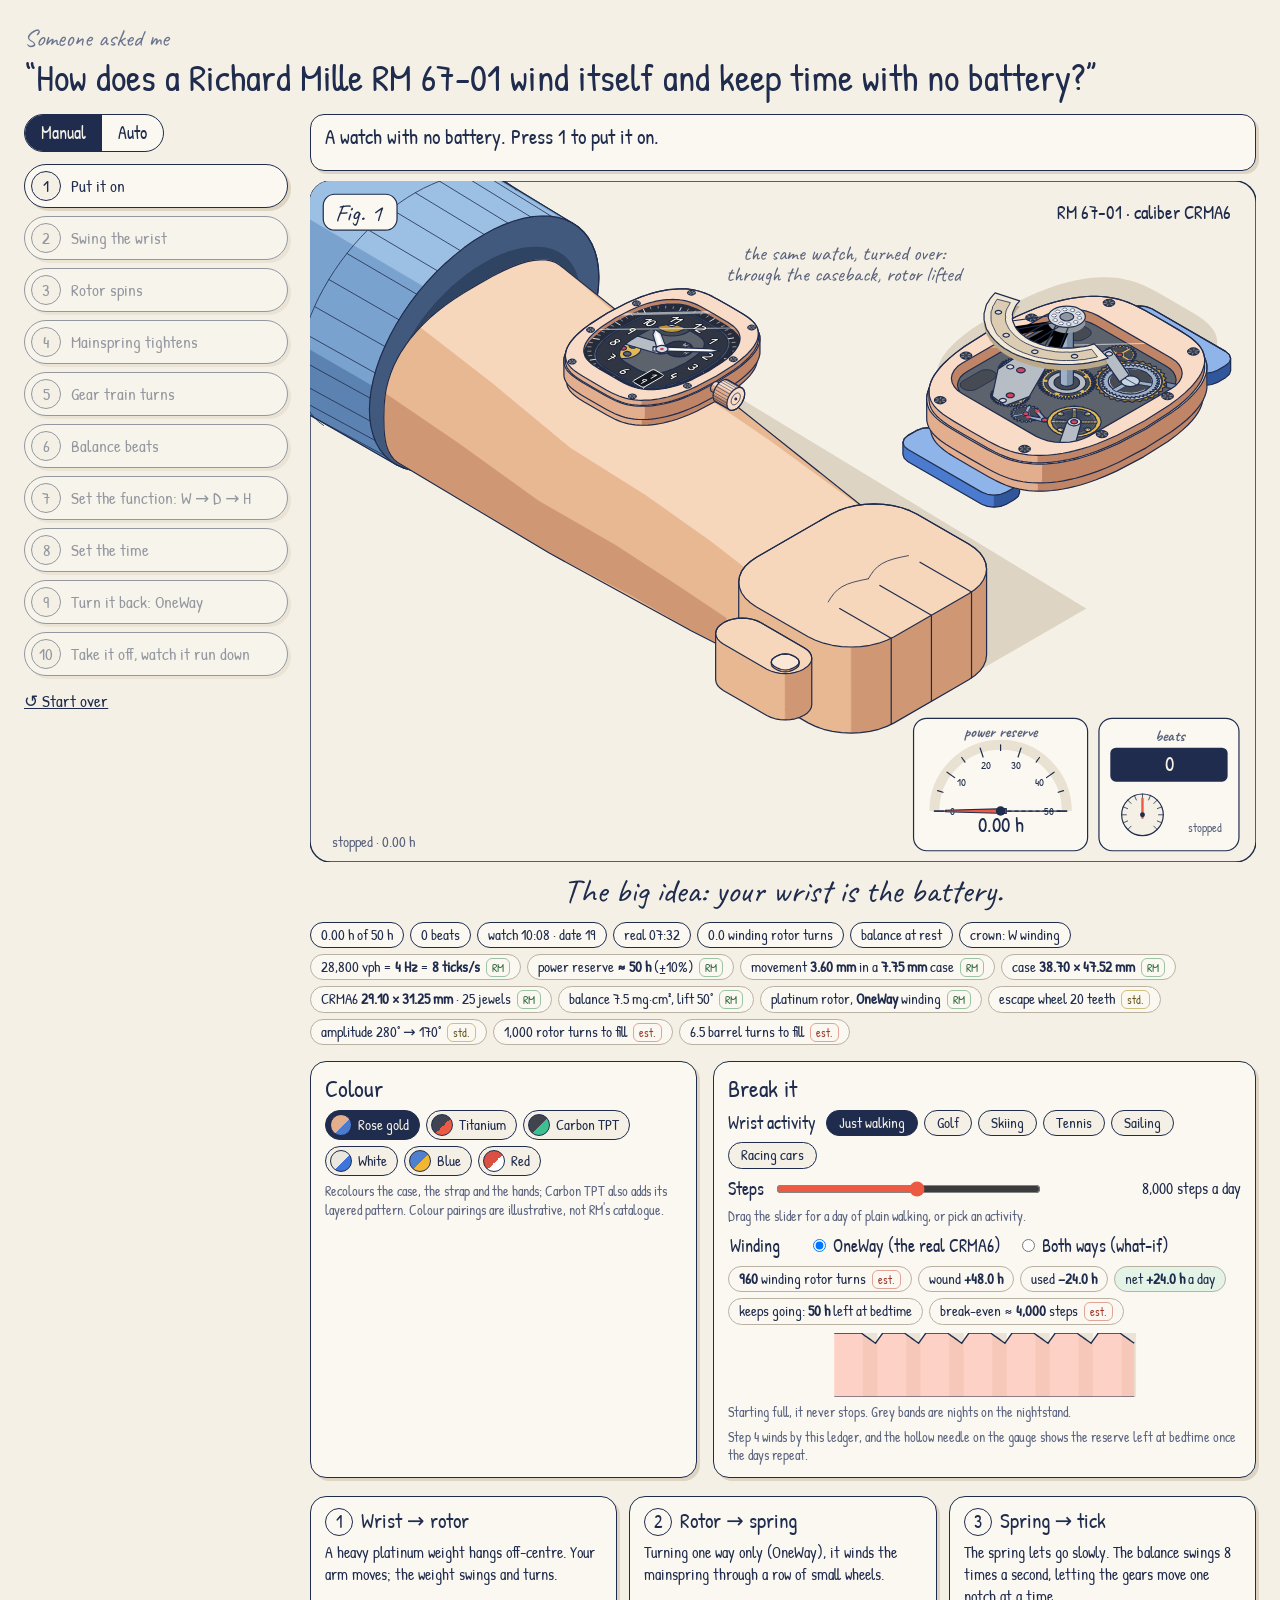
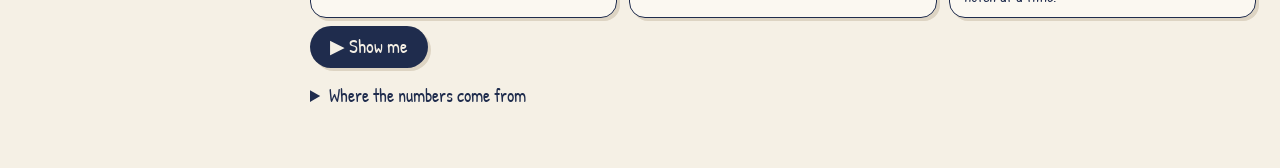
==== commit 26d6168a: "Revert the editorial watchmaking layout Back to the hand-inked children's-book page with the wrist a" ====
--- a/rm67-01/rm67-01.html
+++ b/rm67-01/rm67-01.html
@@ -4,17 +4,11 @@
 <meta charset="utf-8">
 <meta name="viewport" content="width=device-width, initial-scale=1">
 <title>RM 67-01 Anatomy</title>
-<meta name="description" content="An independent, interactive explainer of how the RM 67-01 Automatic Extra Flat winds itself and keeps time with no battery. Not affiliated with Richard Mille.">
+<meta name="description" content="How a Richard Mille RM 67-01 winds itself and keeps time with no battery: an interactive, hand-inked machine driven by one small model.">
 <link rel="preconnect" href="https://fonts.googleapis.com">
 <link rel="preconnect" href="https://fonts.gstatic.com" crossorigin>
-<link href="https://fonts.googleapis.com/css2?family=Barlow+Condensed:wght@400;500;600&family=Inter:wght@300;400;500;600&family=Caveat:wght@600;700&family=Patrick+Hand&display=swap" rel="stylesheet">
-<style>/* Page: a restrained, editorial watchmaking layout. The drawing keeps its own paper. */
-:root {
-  --bg: #ffffff;
-  --bg2: #f4f4f2;
-  --text: #121212;
-  --mute: #6d6d6d;
-  --rule: #e1e1df;
+<link href="https://fonts.googleapis.com/css2?family=Caveat:wght@600;700&family=Patrick+Hand&display=swap" rel="stylesheet">
+<style>:root {
   --paper: #f5f0e5;
   --paper2: #fbf8f1;
   --ink: #1f2c4d;
@@ -24,126 +18,91 @@
   --ac0: #ffffff; --ac1: #dfe3e8; --ac2: #8d95a0;
   --ui0: #ffb3a3; --ui1: #ec5a43; --ui2: #b9402e;
   --blur: rgba(220, 205, 178, 0.55);
-  --cond: "Barlow Condensed", "Arial Narrow", sans-serif;
   color-scheme: light;
 }
 * { box-sizing: border-box; }
-html { scroll-behavior: smooth; scroll-padding-top: 64px; }
 html, body { margin: 0; }
-body { background: var(--bg); color: var(--text); font-family: Inter, system-ui, sans-serif; font-weight: 300; font-size: 16px; line-height: 1.55; }
-b, strong { font-weight: 500; }
-a { color: inherit; }
-.label, .eyebrow, .sech, .bar, .figures dt, .kv span, .specs h3, .panel h3 { font-family: var(--cond); text-transform: uppercase; letter-spacing: .14em; }
-.label { display: block; font-size: 13px; font-weight: 500; color: var(--mute); margin: 0 0 10px; }
-
-/* bar + section nav */
-.bar { position: sticky; top: 0; z-index: 5; display: flex; align-items: center; gap: 28px; padding: 0 32px; height: 56px; background: rgba(255,255,255,.94); backdrop-filter: blur(8px); border-bottom: 1px solid var(--rule); font-size: 14px; }
-.mark { text-decoration: none; font-weight: 600; font-size: 18px; letter-spacing: .18em; white-space: nowrap; }
-.mark span { font-weight: 400; color: var(--mute); margin-left: 6px; }
-.secnav { display: flex; gap: 22px; margin: 0 auto; }
-.secnav a { text-decoration: none; color: var(--mute); padding: 4px 0; border-bottom: 1px solid transparent; }
-.secnav a:hover { color: var(--text); border-bottom-color: var(--text); }
-.indep { margin: 0; font-size: 12px; color: var(--mute); white-space: nowrap; }
-
-/* hero */
-.hero { max-width: 1280px; margin: 0 auto; padding: 72px 32px 40px; }
-.eyebrow { margin: 0 0 18px; font-size: 14px; font-weight: 500; color: var(--mute); }
-.hero h1 { margin: 0; font-family: var(--cond); font-weight: 500; text-transform: uppercase; letter-spacing: .02em; font-size: clamp(44px, 7vw, 96px); line-height: .95; }
-.lede { max-width: 620px; margin: 26px 0 0; font-size: 18px; color: #3a3a3a; }
-.figures { display: grid; grid-template-columns: repeat(4, minmax(0, 1fr)); margin: 48px 0 0; border-top: 1px solid var(--text); }
-.figures div { padding: 16px 16px 0 0; border-right: 1px solid var(--rule); }
-.figures div + div { padding-left: 16px; }
-.figures div:last-child { border-right: 0; }
-.figures dt { font-size: 12px; color: var(--mute); }
-.figures dd { margin: 4px 0 0; font-family: var(--cond); font-weight: 500; font-size: clamp(30px, 4vw, 48px); line-height: 1; }
-.figures small { font-size: .45em; margin-left: 4px; color: var(--mute); letter-spacing: .1em; }
-
-/* the movement section */
-.grid { max-width: 1280px; margin: 0 auto; padding: 40px 32px 24px; display: grid; grid-template-columns: 250px minmax(0, 1fr); gap: 32px; align-items: start; border-top: 1px solid var(--rule); }
-.side { position: sticky; top: 76px; }
-.mode { display: inline-flex; border: 1px solid var(--text); margin-bottom: 18px; }
-.mode button { font: 500 13px/1 var(--cond); text-transform: uppercase; letter-spacing: .14em; border: 0; background: none; color: var(--text); padding: 9px 16px; cursor: pointer; }
-.mode button[aria-pressed="true"] { background: var(--text); color: var(--bg); }
-.steps { list-style: none; margin: 0; padding: 0; border-top: 1px solid var(--rule); }
-.steps li { border-bottom: 1px solid var(--rule); }
-.steps button { width: 100%; display: flex; align-items: baseline; gap: 12px; text-align: left; font: inherit; font-size: 14.5px; color: var(--text); background: none; border: 0; padding: 11px 8px; cursor: pointer; transition: opacity .3s, background .3s, color .3s; }
-.steps .n { flex: none; font-family: var(--cond); font-weight: 500; font-size: 14px; letter-spacing: .08em; color: var(--mute); min-width: 22px; }
+body {
+  background: var(--paper);
+  color: var(--ink);
+  font-family: "Patrick Hand", "Comic Sans MS", system-ui, sans-serif;
+  font-size: 18px;
+  line-height: 1.35;
+}
+.top { max-width: 1280px; margin: 0 auto; padding: 22px 24px 0; }
+.kicker { margin: 0; font-family: Caveat, cursive; font-size: 24px; color: #6b7590; }
+h1 { margin: 2px 0 0; font-weight: 400; font-size: clamp(24px, 3.2vw, 38px); line-height: 1.15; }
+.grid { max-width: 1280px; margin: 0 auto; padding: 14px 24px 60px; display: grid; grid-template-columns: 264px minmax(0, 1fr); gap: 22px; align-items: start; }
+.side { position: sticky; top: 14px; }
+.mode { display: inline-flex; border: 1.5px solid var(--ink); border-radius: 999px; overflow: hidden; margin-bottom: 12px; background: var(--paper2); }
+.mode button { font: inherit; border: 0; background: none; color: var(--ink); padding: 6px 16px; cursor: pointer; }
+.mode button[aria-pressed="true"] { background: var(--ink); color: var(--paper); }
+.steps { list-style: none; margin: 0; padding: 0; display: grid; gap: 8px; }
+.steps button {
+  width: 100%; display: flex; align-items: center; gap: 10px; text-align: left;
+  font: inherit; font-size: 17px; color: var(--ink); background: var(--paper2);
+  border: 1.5px solid var(--ink); border-radius: 999px; padding: 6px 14px 6px 6px; cursor: pointer;
+  box-shadow: 3px 3px 0 var(--shade); transition: opacity .3s, background .3s, transform .15s;
+}
+.steps .n { flex: none; width: 30px; height: 30px; border-radius: 50%; border: 1.5px solid var(--ink); display: grid; place-items: center; background: var(--paper); font-size: 17px; }
 .steps button:disabled { cursor: default; }
-.steps button[data-state="later"] { opacity: .4; }
-.steps button[data-state="done"] { opacity: .4; }
-.steps button[data-state="done"] .n::after { content: " ✓"; }
-.steps button[data-state="running"] { background: var(--text); color: var(--bg); }
-.steps button[data-state="running"] .n { color: var(--bg); }
-.steps button[data-state="next"]:not(:disabled):hover { background: var(--bg2); }
-.steps button.pulse .n { color: var(--ui1); animation: pulse 1.3s ease-in-out infinite; }
-@keyframes pulse { 0%, 100% { opacity: 1; } 50% { opacity: .35; } }
-.restart { display: inline-block; margin-top: 16px; font: 500 13px var(--cond); text-transform: uppercase; letter-spacing: .14em; color: var(--mute); }
+.steps button[data-state="later"] { opacity: .45; }
+.steps button[data-state="done"] { opacity: .38; box-shadow: none; }
+.steps button[data-state="done"] .n { background: var(--ink); color: var(--paper); }
+.steps button[data-state="running"] { background: var(--ui1); color: #fff; border-color: var(--ink); }
+.steps button[data-state="running"] .n { background: #fff; color: var(--ink); }
+.steps button[data-state="next"]:not(:disabled):hover { transform: translate(-1px, -1px); box-shadow: 4px 4px 0 var(--shade); }
+.steps button.pulse .n { animation: pulse 1.3s ease-in-out infinite; }
+@keyframes pulse { 0%, 100% { box-shadow: 0 0 0 0 rgba(236, 90, 67, .55); } 50% { box-shadow: 0 0 0 7px rgba(236, 90, 67, 0); } }
+.restart { display: inline-block; margin-top: 14px; color: var(--ink); font-size: 17px; }
 .stage { min-width: 0; }
-.hint { margin: 0 0 14px; min-height: 3.2em; font-size: 18px; font-weight: 400; padding: 2px 0 2px 16px; border-left: 2px solid var(--text); }
+.hint { margin: 0 0 10px; min-height: 2.7em; font-size: 21px; background: var(--paper2); border: 1.5px solid var(--ink); border-radius: 14px; padding: 8px 14px; box-shadow: 3px 3px 0 var(--shade); }
 .card { position: relative; }
 #fig { display: block; width: 100%; height: auto; }
-.readout { position: absolute; left: 22px; bottom: 10px; margin: 0; font-size: 13px; color: #59627c; }
-.big { font-family: var(--cond); font-weight: 500; text-transform: uppercase; letter-spacing: .06em; font-size: clamp(24px, 3vw, 34px); margin: 26px 0 12px; }
+.readout { position: absolute; left: 22px; bottom: 10px; margin: 0; font-size: 15px; color: #59627c; }
+.big { font-family: Caveat, cursive; font-size: 34px; margin: 6px 0 8px; text-align: center; }
 .chips { display: flex; flex-wrap: wrap; gap: 6px; }
-.chip { background: var(--bg2); border: 1px solid var(--rule); padding: 3px 10px; font-size: 13px; white-space: nowrap; }
-.chip.lv { background: var(--bg); border-color: var(--text); }
+.chips.facts { margin-top: 6px; }
+.chip { background: var(--paper2); border: 1.2px solid #b9b2a2; border-radius: 999px; padding: 2px 10px; font-size: 15px; white-space: nowrap; }
+.chip.lv { border-color: var(--ink); }
 .chip.lv:empty { display: none; }
-.chip.bad { background: #fbe9e6; border-color: #e7b9b1; }
-.chip.good { background: #e9f3ea; border-color: #b9d7bd; }
-.src { font-style: normal; font: 500 11px var(--cond); letter-spacing: .1em; text-transform: uppercase; padding: 0 5px; margin-left: 6px; border: 1px solid; vertical-align: 1px; }
+.chip.bad { background: #fde3dd; }
+.chip.good { background: #e3f3e6; }
+.src { font-style: normal; font-size: 12px; border-radius: 6px; padding: 0 5px; margin-left: 3px; border: 1px solid; }
 .src.rm { color: #2f6a3d; border-color: #9bc4a4; }
 .src.std { color: #6a5a20; border-color: #d1bf7c; }
 .src.est { color: #9b3a2a; border-color: #e3a497; }
-.threes { margin-top: 36px; }
-.cards { list-style: none; margin: 0; padding: 0; display: grid; grid-template-columns: repeat(3, minmax(0, 1fr)); border-top: 1px solid var(--text); }
-.cards li { padding: 16px 18px 18px 0; }
-.cards li + li { padding-left: 18px; border-left: 1px solid var(--rule); }
-.cards .n { font-family: var(--cond); font-size: 13px; color: var(--mute); letter-spacing: .12em; }
-.cards h3 { margin: 4px 0 0; font-family: var(--cond); font-weight: 500; text-transform: uppercase; letter-spacing: .06em; font-size: 22px; }
-.cards p { margin: 6px 0 0; font-size: 14.5px; color: #3a3a3a; }
-.showme { margin-top: 18px; font: 500 14px/1 var(--cond); text-transform: uppercase; letter-spacing: .16em; background: var(--text); color: var(--bg); border: 0; padding: 14px 24px; cursor: pointer; }
-.showme:hover { background: #333; }
-
-/* specifications */
-.specs, .lab, .notes { max-width: 1280px; margin: 0 auto; padding: 56px 32px 24px; }
-.sech { margin: 0 0 24px; font-size: 15px; font-weight: 500; padding-bottom: 12px; border-bottom: 1px solid var(--text); }
-.spgrid { display: grid; grid-template-columns: repeat(3, minmax(0, 1fr)); gap: 36px 40px; }
-.specs h3 { margin: 0 0 6px; font-size: 17px; font-weight: 600; }
-.specs p { margin: 0 0 12px; font-size: 14.5px; color: #3a3a3a; }
-.kv { list-style: none; margin: 0; padding: 0; }
-.kv li { display: grid; grid-template-columns: minmax(0, 1fr) auto auto; align-items: baseline; gap: 8px; padding: 7px 0; border-top: 1px solid var(--rule); font-size: 14px; }
-.kv span { font-size: 12px; color: var(--mute); }
-.kv b { text-align: right; }
-
-/* on the wrist */
-.row2 { display: grid; grid-template-columns: minmax(0, 1.5fr) minmax(0, 1fr); gap: 40px; }
-.panel { min-width: 0; }
-.panel h3 { margin: 0 0 14px; font-size: 17px; font-weight: 600; }
-.small { font-size: 13.5px; color: var(--mute); margin: 8px 0 0; }
-.swatches, .acts { display: flex; flex-wrap: wrap; align-items: center; gap: 6px; }
-.acts { margin-bottom: 12px; }
-.acts .label { width: 100%; margin-bottom: 2px; }
-.sw, .act { font: inherit; font-size: 14px; display: inline-flex; align-items: center; gap: 8px; border: 1px solid var(--rule); background: var(--bg); border-radius: 0; padding: 6px 12px; cursor: pointer; color: var(--text); }
-.sw:hover, .act:hover { border-color: var(--text); }
-.sw i { width: 18px; height: 18px; border-radius: 50%; border: 1px solid #0003; background: linear-gradient(135deg, var(--a) 55%, var(--b) 55%); }
-.sw[aria-pressed="true"], .act[aria-pressed="true"] { background: var(--text); color: var(--bg); border-color: var(--text); }
-.sl { display: grid; grid-template-columns: auto minmax(0, 1fr) auto; gap: 14px; align-items: center; }
-.sl .label { margin: 0; }
-.sl input { width: 100%; accent-color: var(--text); }
-.sl output { font-size: 14px; min-width: 12em; text-align: right; }
-.wind { border: 0; padding: 0; margin: 14px 0 10px; display: flex; flex-wrap: wrap; gap: 4px 18px; align-items: center; font-size: 14.5px; }
-.wind legend { float: left; margin: 0 10px 0 0; }
-.week { width: 100%; height: 64px; margin-top: 12px; display: block; }
-.week .night { fill: var(--bg2); }
-.week .wkFill { fill: #d8d8d4; opacity: .7; }
-.week .wkLine { fill: none; stroke: var(--text); stroke-width: 1.4; vector-effect: non-scaling-stroke; }
-.week .wkAxis { stroke: var(--text); stroke-width: 1; vector-effect: non-scaling-stroke; }
-
-/* sources + footer */
-.notes ul { margin: 0; padding-left: 18px; font-size: 14px; color: #3a3a3a; max-width: 900px; }
-.notes li { margin: 6px 0; }
-.foot { max-width: 1280px; margin: 32px auto 0; padding: 22px 32px 40px; border-top: 1px solid var(--rule); font-size: 12.5px; color: var(--mute); }
-.foot p { margin: 0; max-width: 820px; }
+.row2 { display: grid; grid-template-columns: minmax(0, 1fr) minmax(0, 1.4fr); gap: 16px; margin-top: 16px; }
+.panel { background: var(--paper2); border: 1.5px solid var(--ink); border-radius: 16px; padding: 10px 14px 12px; box-shadow: 3px 3px 0 var(--shade); min-width: 0; }
+.panel h2 { margin: 0 0 6px; font-weight: 400; font-size: 24px; }
+.small { font-size: 14px; color: #5b6480; margin: 6px 0 0; }
+.swatches { display: flex; flex-wrap: wrap; gap: 6px; }
+.sw { font: inherit; font-size: 15px; display: inline-flex; align-items: center; gap: 6px; border: 1.2px solid var(--ink); background: var(--paper); border-radius: 999px; padding: 3px 10px 3px 4px; cursor: pointer; color: var(--ink); }
+.sw i { width: 22px; height: 22px; border-radius: 50%; border: 1.2px solid var(--ink); background: linear-gradient(135deg, var(--a) 55%, var(--b) 55%); }
+.sw[aria-pressed="true"] { background: var(--ink); color: var(--paper); }
+.acts { display: flex; flex-wrap: wrap; align-items: center; gap: 6px; margin-bottom: 8px; }
+.acts > span { margin-right: 4px; }
+.act { font: inherit; font-size: 15px; border: 1.2px solid var(--ink); background: var(--paper); color: var(--ink); border-radius: 999px; padding: 2px 12px; cursor: pointer; }
+.act[aria-pressed="true"] { background: var(--ink); color: var(--paper); }
+.sl { display: grid; grid-template-columns: auto minmax(0, 1fr) auto; gap: 10px; align-items: center; }
+.sl input { width: 100%; accent-color: var(--ui1); }
+.sl output { font-size: 16px; min-width: 12em; text-align: right; }
+.wind { border: 0; padding: 0; margin: 8px 0; display: flex; flex-wrap: wrap; gap: 4px 16px; }
+.wind legend { float: left; margin-right: 10px; }
+.week { width: 100%; height: 64px; margin-top: 8px; display: block; }
+.week .night { fill: #ebe4d6; }
+.week .wkFill { fill: var(--ui0); opacity: .55; }
+.week .wkLine { fill: none; stroke: var(--ink); stroke-width: 1.4; vector-effect: non-scaling-stroke; }
+.week .wkAxis { stroke: var(--ink); stroke-width: 1.2; vector-effect: non-scaling-stroke; }
+.cards { list-style: none; margin: 18px 0 8px; padding: 0; display: grid; grid-template-columns: repeat(3, minmax(0, 1fr)); gap: 12px; }
+.cards li { background: var(--paper2); border: 1.5px solid var(--ink); border-radius: 16px; padding: 10px 14px; box-shadow: 3px 3px 0 var(--shade); }
+.cards .n { display: inline-grid; place-items: center; width: 28px; height: 28px; border-radius: 50%; border: 1.5px solid var(--ink); }
+.cards h3 { display: inline; margin-left: 8px; font-weight: 400; font-size: 21px; }
+.cards p { margin: 6px 0 0; font-size: 16px; }
+.showme { font: inherit; font-size: 19px; background: var(--ink); color: var(--paper); border: 0; border-radius: 999px; padding: 8px 20px; cursor: pointer; box-shadow: 3px 3px 0 var(--shade); }
+.notes { margin-top: 16px; font-size: 15px; }
+.notes summary { cursor: pointer; font-size: 18px; }
+.notes li { margin: 4px 0; }
 
 /* the drawing */
 #fig .paper { fill: var(--paper); stroke: var(--ink); stroke-width: 1.5; vector-effect: non-scaling-stroke; }
@@ -191,73 +150,39 @@
 #fig [data-lit] { transition: filter .35s; }
 #fig .lit { filter: drop-shadow(0 0 2.2px var(--ui1)) drop-shadow(0 0 0.6px var(--ui1)); }
 
-@media (max-width: 980px) {
-  .secnav, .indep { display: none; }
-  .bar { justify-content: space-between; }
-  .bar::after { content: "Independent explainer"; font-size: 11px; color: var(--mute); letter-spacing: .12em; }
-}
 @media (max-width: 860px) {
-  .hero { padding: 40px 16px 24px; }
-  .figures { grid-template-columns: repeat(2, minmax(0, 1fr)); }
-  .figures div:nth-child(2) { border-right: 0; }
-  .figures div:nth-child(3) { padding-left: 0; }
-  .bar { padding: 0 16px; }
-  .grid { grid-template-columns: minmax(0, 1fr); padding: 24px 16px; gap: 20px; }
+  .grid { grid-template-columns: minmax(0, 1fr); padding: 10px 16px 40px; }
+  .top { padding: 16px 16px 0; }
   .side { position: static; }
-  .steps { display: grid; grid-template-columns: minmax(0, 1fr) minmax(0, 1fr); column-gap: 12px; }
-  .steps button { font-size: 13.5px; padding: 9px 4px; }
-  .specs, .lab, .notes { padding: 40px 16px 16px; }
-  .spgrid, .row2 { grid-template-columns: minmax(0, 1fr); gap: 28px; }
-  .cards { grid-template-columns: minmax(0, 1fr); }
-  .cards li + li { padding-left: 0; border-left: 0; border-top: 1px solid var(--rule); }
-  .hint { font-size: 16px; }
+  .steps { grid-template-columns: minmax(0, 1fr) minmax(0, 1fr); }
+  .steps button { font-size: 15px; padding: 4px 8px 4px 4px; }
+  .steps .n { width: 26px; height: 26px; }
+  .row2, .cards { grid-template-columns: minmax(0, 1fr); }
+  .hint { font-size: 18px; }
   .readout { position: static; text-align: right; }
   .chip { white-space: normal; }
   .sl { grid-template-columns: minmax(0, 1fr) auto; }
   .sl input { grid-column: 1 / -1; grid-row: 2; }
   .sl output { min-width: 0; }
-  .foot { padding: 20px 16px 32px; }
 }
 @media (prefers-reduced-motion: reduce) {
-  html { scroll-behavior: auto; }
-  .steps button.pulse .n { animation: none; text-decoration: underline; }
+  .steps button.pulse .n { animation: none; outline: 2px solid var(--ui1); }
 }
 </style>
 </head>
 <body>
-<header class="bar">
-  <a class="mark" href="#intro">RM 67-01 <span>Anatomy</span></a>
-  <nav class="secnav" aria-label="Sections">
-    <a href="#intro">Introduction</a>
-    <a href="#machine">The movement</a>
-    <a href="#specs">Specifications</a>
-    <a href="#lab">On the wrist</a>
-    <a href="#sources">Sources</a>
-  </nav>
-  <p class="indep">Independent explainer · not affiliated with Richard Mille</p>
+<header class="top">
+  <p class="kicker">Someone asked me</p>
+  <h1>“How does a Richard Mille RM 67-01 wind itself and keep time with no battery?”</h1>
 </header>
-
-<section class="hero" id="intro">
-  <p class="eyebrow">Automatic Extra Flat · Caliber CRMA6</p>
-  <h1>No battery.<br>Fifty hours.<br>7.75 millimetres.</h1>
-  <p class="lede">How does a Richard Mille RM 67-01 wind itself and keep time with no battery? Ten steps, one model, every number sourced.</p>
-  <dl class="figures">
-    <div><dt>Thickness</dt><dd>7.75<small>mm</small></dd></div>
-    <div><dt>Power reserve</dt><dd>≈50<small>h</small></dd></div>
-    <div><dt>Frequency</dt><dd>28,800<small>vph</small></dd></div>
-    <div><dt>Movement</dt><dd>3.60<small>mm</small></dd></div>
-  </dl>
-</section>
-
-<main class="grid" id="machine">
+<main class="grid">
   <aside class="side">
-    <p class="label">The sequence</p>
     <div class="mode" role="group" aria-label="Play mode">
       <button type="button" data-mode="manual" aria-pressed="true">Manual</button>
       <button type="button" data-mode="auto" aria-pressed="false">Auto</button>
     </div>
     <ol id="steps" class="steps"></ol>
-    <a href="#" id="restart" class="restart">Start over</a>
+    <a href="#" id="restart" class="restart">↺ Start over</a>
   </aside>
   <section class="stage">
     <p id="hint" class="hint" aria-live="polite"></p>
@@ -269,90 +194,76 @@
     <div id="live" class="chips live">
       <span class="chip lv" data-k="reserve"></span><span class="chip lv" data-k="beats"></span><span class="chip lv" data-k="watch"></span><span class="chip lv" data-k="world"></span><span class="chip lv" data-k="turns"></span><span class="chip lv" data-k="amp"></span><span class="chip lv" data-k="fn"></span>
     </div>
-    <div class="threes">
-      <p class="label">In three movements</p>
-      <ol class="cards">
-        <li><span class="n">01</span><h3>Wrist → rotor</h3><p>A heavy platinum weight hangs off-centre. Your arm moves; the weight swings and turns.</p></li>
-        <li><span class="n">02</span><h3>Rotor → spring</h3><p>Turning one way only (OneWay), it winds the mainspring through a row of small wheels.</p></li>
-        <li><span class="n">03</span><h3>Spring → tick</h3><p>The spring lets go slowly. The balance swings 8 times a second, letting the gears move one notch at a time.</p></li>
-      </ol>
-      <button type="button" id="showme" class="showme">Play the full sequence</button>
+    <div class="chips facts">
+      <span class="chip">28,800 vph = <b>4 Hz</b> = <b>8 ticks/s</b> <i class="src rm">RM</i></span>
+      <span class="chip">power reserve <b>≈ 50 h</b> (±10%) <i class="src rm">RM</i></span>
+      <span class="chip">movement <b>3.60 mm</b> in a <b>7.75 mm</b> case <i class="src rm">RM</i></span>
+      <span class="chip">case <b>38.70 × 47.52 mm</b> <i class="src rm">RM</i></span>
+      <span class="chip">CRMA6 <b>29.10 × 31.25 mm</b> · 25 jewels <i class="src rm">RM</i></span>
+      <span class="chip">balance 7.5 mg·cm², lift 50° <i class="src rm">RM</i></span>
+      <span class="chip">platinum rotor, <b>OneWay</b> winding <i class="src rm">RM</i></span>
+      <span class="chip">escape wheel 20 teeth <i class="src std">std.</i></span>
+      <span class="chip">amplitude 280° → 170° <i class="src std">std.</i></span>
+      <span class="chip">1,000 rotor turns to fill <i class="src est">est.</i></span>
+      <span class="chip">6.5 barrel turns to fill <i class="src est">est.</i></span>
     </div>
+
+    <div class="row2">
+      <div class="panel">
+        <h2>Colour</h2>
+        <div class="swatches">
+          <button type="button" class="sw" data-v="rosegold" aria-pressed="true"><i style="--a:#e3ae8e;--b:#4a7bcf"></i>Rose gold</button>
+          <button type="button" class="sw" data-v="titanium" aria-pressed="false"><i style="--a:#3f4352;--b:#ec5a43"></i>Titanium</button>
+          <button type="button" class="sw" data-v="carbon" aria-pressed="false"><i style="--a:#41444c;--b:#3fbf8f"></i>Carbon TPT</button>
+          <button type="button" class="sw" data-v="white" aria-pressed="false"><i style="--a:#ebe7de;--b:#3f74d8"></i>White</button>
+          <button type="button" class="sw" data-v="blue" aria-pressed="false"><i style="--a:#4f7fcf;--b:#f2b632"></i>Blue</button>
+          <button type="button" class="sw" data-v="red" aria-pressed="false"><i style="--a:#dc4f43;--b:#ffffff"></i>Red</button>
+        </div>
+        <p class="small">Recolours the case, the strap and the hands; Carbon TPT also adds its layered pattern. Colour pairings are illustrative, not RM's catalogue.</p>
+      </div>
+      <div class="panel">
+        <h2>Break it</h2>
+        <div class="acts" role="group" aria-label="Wrist activity">
+          <span>Wrist activity</span>
+          <button type="button" class="act" data-act="walk">Just walking</button>
+          <button type="button" class="act" data-act="golf">Golf</button>
+          <button type="button" class="act" data-act="skiing">Skiing</button>
+          <button type="button" class="act" data-act="tennis">Tennis</button>
+          <button type="button" class="act" data-act="sailing">Sailing</button>
+          <button type="button" class="act" data-act="racing">Racing cars</button>
+        </div>
+        <label class="sl"><span>Steps</span><input id="act" type="range" min="0" max="15000" step="250" value="8000"><output id="actOut"></output></label>
+        <p class="small" id="actWhy"></p>
+        <fieldset class="wind"><legend>Winding</legend>
+          <label><input type="radio" name="wind" value="one" checked> OneWay (the real CRMA6)</label>
+          <label><input type="radio" name="wind" value="both"> Both ways (what-if)</label>
+        </fieldset>
+        <div id="ledger" class="chips"></div>
+        <svg id="week" viewBox="0 0 300 64" class="week" aria-label="Power reserve over a week"></svg>
+        <p class="small" id="weekCap"></p>
+        <p class="small">Step 4 winds by this ledger, and the hollow needle on the gauge shows the reserve left at bedtime once the days repeat.</p>
+      </div>
+    </div>
+
+    <ol class="cards">
+      <li><span class="n">1</span><h3>Wrist → rotor</h3><p>A heavy platinum weight hangs off-centre. Your arm moves; the weight swings and turns.</p></li>
+      <li><span class="n">2</span><h3>Rotor → spring</h3><p>Turning one way only (OneWay), it winds the mainspring through a row of small wheels.</p></li>
+      <li><span class="n">3</span><h3>Spring → tick</h3><p>The spring lets go slowly. The balance swings 8 times a second, letting the gears move one notch at a time.</p></li>
+    </ol>
+    <button type="button" id="showme" class="showme">▶ Show me</button>
+
+    <details class="notes">
+      <summary>Where the numbers come from</summary>
+      <ul>
+        <li><b>RM:</b> Richard Mille's RM 67-01 / CRMA6 specification: 38.70 × 47.52 × 7.75 mm case, 29.10 × 31.25 × 3.60 mm movement, 28,800 vph, about 50 h (±10%), 25 jewels, CuBe balance at 7.5 mg·cm² with a 50° lift angle, platinum rotor with OneWay winding on ceramic ball bearings, function hand at 2 o'clock showing W · D · H, semi-instantaneous date in a vertical aperture at 5 o'clock, grade 5 titanium spline screws.</li>
+        <li><b>Corrected from the brief:</b> the selector reads W · D · H (there is no N). RM publishes no variable-geometry rotor or adjustable ribs for the CRMA6 (that idea belongs to other RM calibers), so the rib step and slider became OneWay against a both-ways what-if. The RM 67-01 has no seconds hand; the fourth wheel, which turns once a minute, carries a marker dot instead.</li>
+        <li><b>std.:</b> 20-tooth escape wheel and the 280° → 170° amplitude curve are typical of a Swiss lever movement; RM doesn't publish them for the CRMA6.</li>
+        <li><b>est.:</b> 1,000 rotor turns for a full wind, 6.5 barrel turns, 0.12 winding turns per step, 16 h a day on the wrist, each activity's steps and extra wrist-motion turns (golf 12,000 steps + 60 turns from swings, skiing 6,000 + 250, tennis 9,000 + 200, sailing 4,000 + 250, racing cars 3,000 + 40), and the both-ways × 1.6 factor are estimates chosen to be plausible. They set how fast things wind, not the timekeeping.</li>
+        <li><b>Drawn, not measured:</b> the layout of the wheels in the movement, the number of bezel screws, and the strap and dial details follow the watch's look, not a technical drawing.</li>
+      </ul>
+    </details>
   </section>
 </main>
-
-<section class="specs" id="specs">
-  <h2 class="sech">Specifications</h2>
-  <div class="spgrid">
-    <article><h3>Calibre</h3><p>CRMA6, skeletonised automatic winding. Hours, minutes, date and function indicator.</p>
-      <ul class="kv"><li><span>Dimensions</span><b>29.10 × 31.25 mm</b><i class="src rm">RM</i></li><li><span>Thickness</span><b>3.60 mm</b><i class="src rm">RM</i></li><li><span>Jewels</span><b>25</b><i class="src rm">RM</i></li></ul></article>
-    <article><h3>Power reserve</h3><p>About fifty hours when fully wound. The barrel drains one second per second; the bridle slips when full.</p>
-      <ul class="kv"><li><span>Reserve</span><b>≈ 50 h (±10%)</b><i class="src rm">RM</i></li><li><span>Rotor turns, 0 → full</span><b>1,000</b><i class="src est">est.</i></li><li><span>Barrel turns, 0 → full</span><b>6.5</b><i class="src est">est.</i></li></ul></article>
-    <article><h3>Regulation</h3><p>Free-sprung balance with variable inertia, adjusted by four small weights on the rim.</p>
-      <ul class="kv"><li><span>Frequency</span><b>28,800 vph · 4 Hz · 8 ticks/s</b><i class="src rm">RM</i></li><li><span>Inertia</span><b>7.5 mg·cm²</b><i class="src rm">RM</i></li><li><span>Lift angle</span><b>50°</b><i class="src rm">RM</i></li><li><span>Escape wheel</span><b>20 teeth</b><i class="src std">std.</i></li><li><span>Amplitude</span><b>280° → 170°</b><i class="src std">std.</i></li></ul></article>
-    <article><h3>Winding</h3><p>A platinum rotor on ceramic ball bearings, winding in one direction only through the OneWay system.</p>
-      <ul class="kv"><li><span>Rotor</span><b>Platinum, OneWay</b><i class="src rm">RM</i></li><li><span>Per walking step</span><b>0.12 turns</b><i class="src est">est.</i></li></ul></article>
-    <article><h3>Function selector</h3><p>A hand at 2 o'clock shows the crown's job: W for winding, D for the date, H for setting the hands.</p>
-      <ul class="kv"><li><span>Positions</span><b>W · D · H</b><i class="src rm">RM</i></li><li><span>Date</span><b>Semi-instantaneous, 5 o'clock</b><i class="src rm">RM</i></li></ul></article>
-    <article><h3>Case</h3><p>Tonneau, three parts, screwed through with spline screws. Sapphire front and back.</p>
-      <ul class="kv"><li><span>Dimensions</span><b>38.70 × 47.52 mm</b><i class="src rm">RM</i></li><li><span>Thickness</span><b>7.75 mm</b><i class="src rm">RM</i></li></ul></article>
-  </div>
-</section>
-
-<section class="lab" id="lab">
-  <h2 class="sech">On the wrist</h2>
-  <div class="row2">
-    <div class="panel">
-      <h3>Break it</h3>
-      <div class="acts" role="group" aria-label="Wrist activity">
-        <span class="label">Wrist activity</span>
-        <button type="button" class="act" data-act="walk">Just walking</button>
-        <button type="button" class="act" data-act="golf">Golf</button>
-        <button type="button" class="act" data-act="skiing">Skiing</button>
-        <button type="button" class="act" data-act="tennis">Tennis</button>
-        <button type="button" class="act" data-act="sailing">Sailing</button>
-        <button type="button" class="act" data-act="racing">Racing cars</button>
-      </div>
-      <label class="sl"><span class="label">Steps</span><input id="act" type="range" min="0" max="15000" step="250" value="8000"><output id="actOut"></output></label>
-      <p class="small" id="actWhy"></p>
-      <fieldset class="wind"><legend class="label">Winding</legend>
-        <label><input type="radio" name="wind" value="one" checked> OneWay (the real CRMA6)</label>
-        <label><input type="radio" name="wind" value="both"> Both ways (what-if)</label>
-      </fieldset>
-      <div id="ledger" class="chips"></div>
-      <svg id="week" viewBox="0 0 300 64" preserveAspectRatio="none" class="week" aria-label="Power reserve over a week"></svg>
-      <p class="small" id="weekCap"></p>
-      <p class="small">Step 4 winds by this ledger, and the hollow needle on the gauge shows the reserve left at bedtime once the days repeat.</p>
-    </div>
-    <div class="panel">
-      <h3>Finish</h3>
-      <div class="swatches">
-        <button type="button" class="sw" data-v="rosegold" aria-pressed="true"><i style="--a:#e3ae8e;--b:#4a7bcf"></i>Rose gold</button>
-        <button type="button" class="sw" data-v="titanium" aria-pressed="false"><i style="--a:#3f4352;--b:#ec5a43"></i>Titanium</button>
-        <button type="button" class="sw" data-v="carbon" aria-pressed="false"><i style="--a:#41444c;--b:#3fbf8f"></i>Carbon TPT</button>
-        <button type="button" class="sw" data-v="white" aria-pressed="false"><i style="--a:#ebe7de;--b:#3f74d8"></i>White</button>
-        <button type="button" class="sw" data-v="blue" aria-pressed="false"><i style="--a:#4f7fcf;--b:#f2b632"></i>Blue</button>
-        <button type="button" class="sw" data-v="red" aria-pressed="false"><i style="--a:#dc4f43;--b:#ffffff"></i>Red</button>
-      </div>
-      <p class="small">Recolours the case, the strap and the hands; Carbon TPT also adds its layered pattern. Pairings are illustrative, not the official catalogue.</p>
-    </div>
-  </div>
-</section>
-
-<section class="notes" id="sources">
-  <h2 class="sech">Sources</h2>
-  <ul>
-    <li><b>RM:</b> Richard Mille's published RM 67-01 / CRMA6 specification: 38.70 × 47.52 × 7.75 mm case, 29.10 × 31.25 × 3.60 mm movement, 28,800 vph, about 50 h (±10%), 25 jewels, CuBe balance at 7.5 mg·cm² with a 50° lift angle, platinum rotor with OneWay winding on ceramic ball bearings, function hand at 2 o'clock showing W · D · H, semi-instantaneous date in a vertical aperture at 5 o'clock, grade 5 titanium spline screws.</li>
-    <li><b>Corrected from the brief:</b> the selector reads W · D · H (there is no N). RM publishes no variable-geometry rotor or adjustable ribs for the CRMA6 (that idea belongs to other RM calibers), so the rib step and slider became OneWay against a both-ways what-if. The RM 67-01 has no seconds hand; the fourth wheel, which turns once a minute, carries a marker dot instead.</li>
-    <li><b>std.:</b> 20-tooth escape wheel and the 280° → 170° amplitude curve are typical of a Swiss lever movement; RM doesn't publish them for the CRMA6.</li>
-    <li><b>est.:</b> 1,000 rotor turns for a full wind, 6.5 barrel turns, 0.12 winding turns per step, 16 h a day on the wrist, each activity's steps and extra wrist-motion turns (golf 12,000 steps + 60 turns from swings, skiing 6,000 + 250, tennis 9,000 + 200, sailing 4,000 + 250, racing cars 3,000 + 40), and the both-ways × 1.6 factor are estimates chosen to be plausible. They set how fast things wind, not the timekeeping.</li>
-    <li><b>Drawn, not measured:</b> the layout of the wheels in the movement, the number of bezel screws, and the strap and dial details follow the watch's look, not a technical drawing.</li>
-  </ul>
-</section>
-
-<footer class="foot">
-  <p>RM 67-01 Anatomy is an independent educational explainer. It is not made, endorsed or sponsored by Richard Mille. Richard Mille and RM 67-01 are names of their owner, used here only to identify the watch being explained.</p>
-</footer>
 <script type="module">
 // One small model of the RM 67-01 (caliber CRMA6). Every number the page shows
 // comes from here. Pure: no DOM, no clock, no randomness.
@@ -2031,7 +1942,7 @@
 
   // step buttons
   const list = $("#steps");
-  list.innerHTML = STEPS.map((s, i) => `<li><button type="button" data-i="${i}"><span class="n">${String(i + 1).padStart(2, "0")}</span><span class="l">${s.label}</span></button></li>`).join("");
+  list.innerHTML = STEPS.map((s, i) => `<li><button type="button" data-i="${i}"><span class="n">${i + 1}</span><span class="l">${s.label}</span></button></li>`).join("");
   list.addEventListener("click", (e) => {
     const b = e.target.closest("button");
     if (!b || b.disabled) return;
@@ -2058,7 +1969,7 @@
     showMe = true;
     autoWait = 0.3;
     renderButtons();
-    $("#machine").scrollIntoView({ behavior: "smooth", block: "start" });
+    $("#fig").scrollIntoView({ behavior: "smooth", block: "center" });
   });
   // swatches
   document.querySelectorAll(".sw").forEach((b) =>
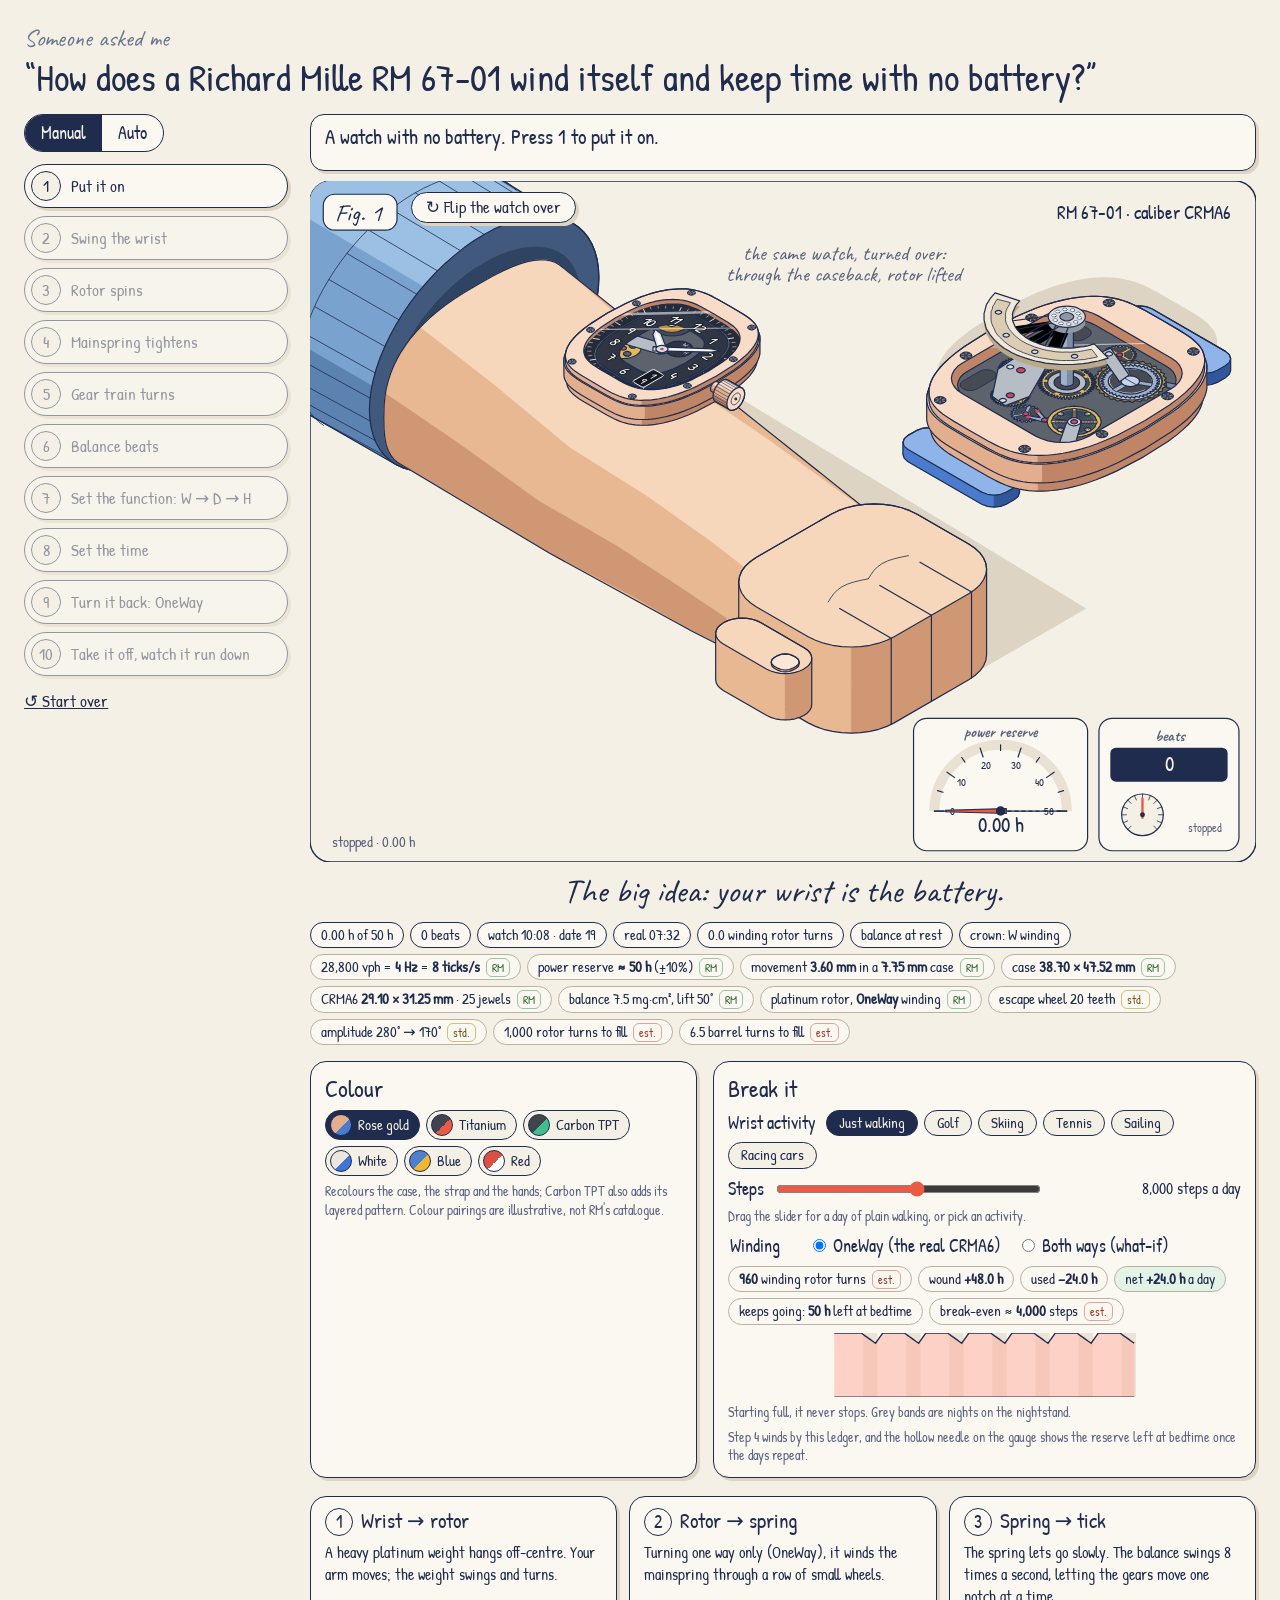
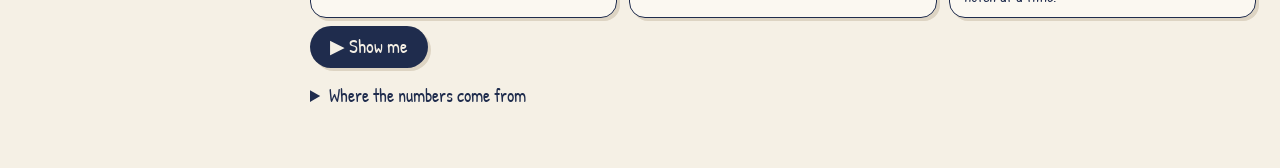
==== commit cb1a64d6: "RM 67-01: flip the watch over to see the movement from the back A button on the figure turns the wat" ====
--- a/rm67-01/rm67-01.html
+++ b/rm67-01/rm67-01.html
@@ -58,6 +58,9 @@
 .stage { min-width: 0; }
 .hint { margin: 0 0 10px; min-height: 2.7em; font-size: 21px; background: var(--paper2); border: 1.5px solid var(--ink); border-radius: 14px; padding: 8px 14px; box-shadow: 3px 3px 0 var(--shade); }
 .card { position: relative; }
+.flipbtn { position: absolute; top: 1.6%; left: calc(9.6% + 10px); z-index: 2; font: inherit; font-size: 17px; color: var(--ink); background: var(--paper2); border: 1.5px solid var(--ink); border-radius: 999px; padding: 3px 14px; cursor: pointer; box-shadow: 3px 3px 0 var(--shade); }
+.flipbtn:hover { transform: translate(-1px, -1px); box-shadow: 4px 4px 0 var(--shade); }
+.flipbtn[aria-pressed="true"] { background: var(--ink); color: var(--paper); }
 #fig { display: block; width: 100%; height: auto; }
 .readout { position: absolute; left: 22px; bottom: 10px; margin: 0; font-size: 15px; color: #59627c; }
 .big { font-family: Caveat, cursive; font-size: 34px; margin: 6px 0 8px; text-align: center; }
@@ -128,6 +131,7 @@
 #fig .labBg { fill: var(--paper2); stroke: var(--ink); stroke-width: 1.2; }
 #fig .figno { font-family: Caveat, cursive; font-size: 26px; fill: var(--ink); }
 #fig .figtitle { font-family: "Patrick Hand", sans-serif; font-size: 20px; fill: var(--ink); text-anchor: end; }
+#fig .incap.big { font-size: 26px; }
 #fig .incap { font-family: Caveat, cursive; font-size: 22px; fill: #59627c; text-anchor: middle; }
 #fig .plateFace { fill: var(--paper2); stroke: var(--ink); stroke-width: 1.2; }
 #fig .arcBg { fill: none; stroke: #e9e2d3; stroke-width: 10; }
@@ -160,6 +164,7 @@
   .row2, .cards { grid-template-columns: minmax(0, 1fr); }
   .hint { font-size: 18px; }
   .readout { position: static; text-align: right; }
+  .flipbtn { position: static; display: block; margin: 0 0 8px auto; font-size: 15px; }
   .chip { white-space: normal; }
   .sl { grid-template-columns: minmax(0, 1fr) auto; }
   .sl input { grid-column: 1 / -1; grid-row: 2; }
@@ -187,6 +192,7 @@
   <section class="stage">
     <p id="hint" class="hint" aria-live="polite"></p>
     <div class="card">
+      <button type="button" id="flip" class="flipbtn" aria-pressed="false">↻ Flip the watch over</button>
       <svg id="fig" viewBox="0 0 1000 720" role="img" aria-label="An RM 67-01 on a wrist, and the same watch turned over to show its movement"></svg>
       <p class="readout" id="readout" aria-live="off"></p>
     </div>
@@ -1432,6 +1438,8 @@
   lit: "",
   tickFlash: 0,
   lastBeat: 0,
+  flip: 0, // 0 on the wrist, 1 turned over and shown large
+  flipTo: 0,
 };
 let inputs = { steps: 8000, oneWay: true, act: "walk" };
 const motionOf = () => ACTIVITIES[inputs.act]?.motion ?? 0;
@@ -1657,6 +1665,8 @@
 let badgeNow = 1;
 function advance(dt) {
   lastRealDt = dt;
+  // flip at a constant pace (0.9 s end to end); draw eases it in and out
+  V.flip += Math.sign(V.flipTo - V.flip) * Math.min(Math.abs(V.flipTo - V.flip), dt / 0.9);
   let speed = 1;
   let snd = {};
   if (cur >= 0) {
@@ -1745,7 +1755,7 @@
     "armSwing", "armBody", "cushion", "watchG", "strapG", "hourH", "minH", "fnHandR", "dateStrip", "crown",
     "rotor", "rotorLow", "rotorBlur", "barrelDrum", "ratchet", "spring", "click", "oneway", "reduce", "centre", "third",
     "fourth", "esc", "pallet", "balance", "hair", "tickHand", "tickFlash", "resNeedle", "resGhost", "resArc", "resText",
-    "beatText", "speedG", "speedT", "readout", "watchShade", "hzText",
+    "beatText", "speedG", "speedT", "readout", "watchShade", "hzText", "insetG", "insetSnd", "incapG", "flipCap",
   ]) el[id] = document.getElementById(id);
   el.snd = {};
   for (const k of ["whirr", "click", "tick", "clack", "zip"]) el.snd[k] = document.getElementById("snd-" + k);
@@ -1755,8 +1765,30 @@
 const ELBOW = pr(PM, 0, -40, 30); // the swing pivots near the forearm, so the hand stays clear of the inset
 let ghostH = 50;
 
+// Flip: the wrist fades, and the caseback view slides to the middle and grows.
+const FLIP = { from: null, to: [468, 362], scale: 1.85 };
+function flipTransform(f) {
+  if (!FLIP.from) {
+    const b = el.insetG.getBBox();
+    FLIP.from = [b.x + b.width / 2, b.y + b.height / 2];
+  }
+  const [x0, y0] = FLIP.from;
+  const cx = x0 + (FLIP.to[0] - x0) * f;
+  const cy = y0 + (FLIP.to[1] - y0) * f;
+  const sc = 1 + (FLIP.scale - 1) * f;
+  return `translate(${r1(cx)} ${r1(cy)}) scale(${r3(sc)}) translate(${r1(-x0)} ${r1(-y0)})`;
+}
+
 function draw(R) {
   const tr = (n, v) => n && n.setAttribute("transform", v);
+  const ff = ease(V.flip);
+  const flipT = flipTransform(ff);
+  tr(el.insetG, flipT);
+  tr(el.insetSnd, flipT);
+  el.armSwing.style.opacity = r3(1 - ease(Math.min(1, ff * 1.6)));
+  el.armSwing.style.visibility = ff > 0.99 ? "hidden" : "visible";
+  el.incapG.style.opacity = r3(1 - ease(Math.min(1, ff * 2)));
+  el.flipCap.style.opacity = r3(ease((ff - 0.5) * 2));
   tr(el.armSwing, `rotate(${r3(V.armRot)} ${r1(ELBOW[0])} ${r1(ELBOW[1])})`);
   const out = V.armOut;
   tr(el.armBody, `translate(${r1(out * 300 * Math.cos(Math.PI / 6))} ${r1(out * 300 * 0.5)})`);
@@ -1904,17 +1936,22 @@
     <g id="strapG">${strapSvg()}</g>
     <g id="watchG" data-lit="watchLit">${watchSvg()}</g>
   </g>
-  <g id="insetG">
+  <g id="incapG">
     <text x="${PI_.ox - 236}" y="84" class="incap">the same watch, turned over:</text>
     <text x="${PI_.ox - 236}" y="106" class="incap">through the caseback, rotor lifted</text>
+  </g>
+  <text id="flipCap" x="${W / 2}" y="92" class="incap big" style="opacity:0">flipped over: the back of the watch, rotor lifted</text>
+  <g id="insetG">
     ${insetSvg()}
   </g>
   ${gaugesSvg()}
   </g><g class="figlab"><rect x="14" y="14" width="78" height="38" rx="12" class="labBg"/><text x="26" y="42" class="figno">Fig. 1</text></g><text x="${W - 26}" y="40" class="figtitle">RM 67-01 · caliber CRMA6</text><g id="speedG" style="opacity:0"><rect x="${W / 2 - 52}" y="20" width="104" height="34" rx="17" class="badge"/><text id="speedT" x="${W / 2}" y="43" class="badgeT">×1</text></g>
+  <g id="insetSnd">
   ${soundWord("whirr", "whirr", PI_.ox - 196, 214, -8)}
   ${soundWord("zip", "zzzip… slips", PI_.ox - 200, 214, -8)}
   ${soundWord("click", "click-click", PI_.ox + 150, 150, 6)}
   ${soundWord("tick", "tick-tick-tick-tick", PI_.ox + 60, 420, -4)}
+  </g>
   ${soundWord("clack", "clack!", 486, 150, -6)}
   `;
   // highlight groups on the movement
@@ -1959,6 +1996,12 @@
       renderButtons();
     }),
   );
+  const flipBtn = $("#flip");
+  flipBtn.addEventListener("click", () => {
+    V.flipTo = V.flipTo ? 0 : 1;
+    flipBtn.setAttribute("aria-pressed", String(!!V.flipTo));
+    flipBtn.textContent = V.flipTo ? "↺ Back on the wrist" : "↻ Flip the watch over";
+  });
   $("#restart").addEventListener("click", (e) => {
     e.preventDefault();
     showMe = false;
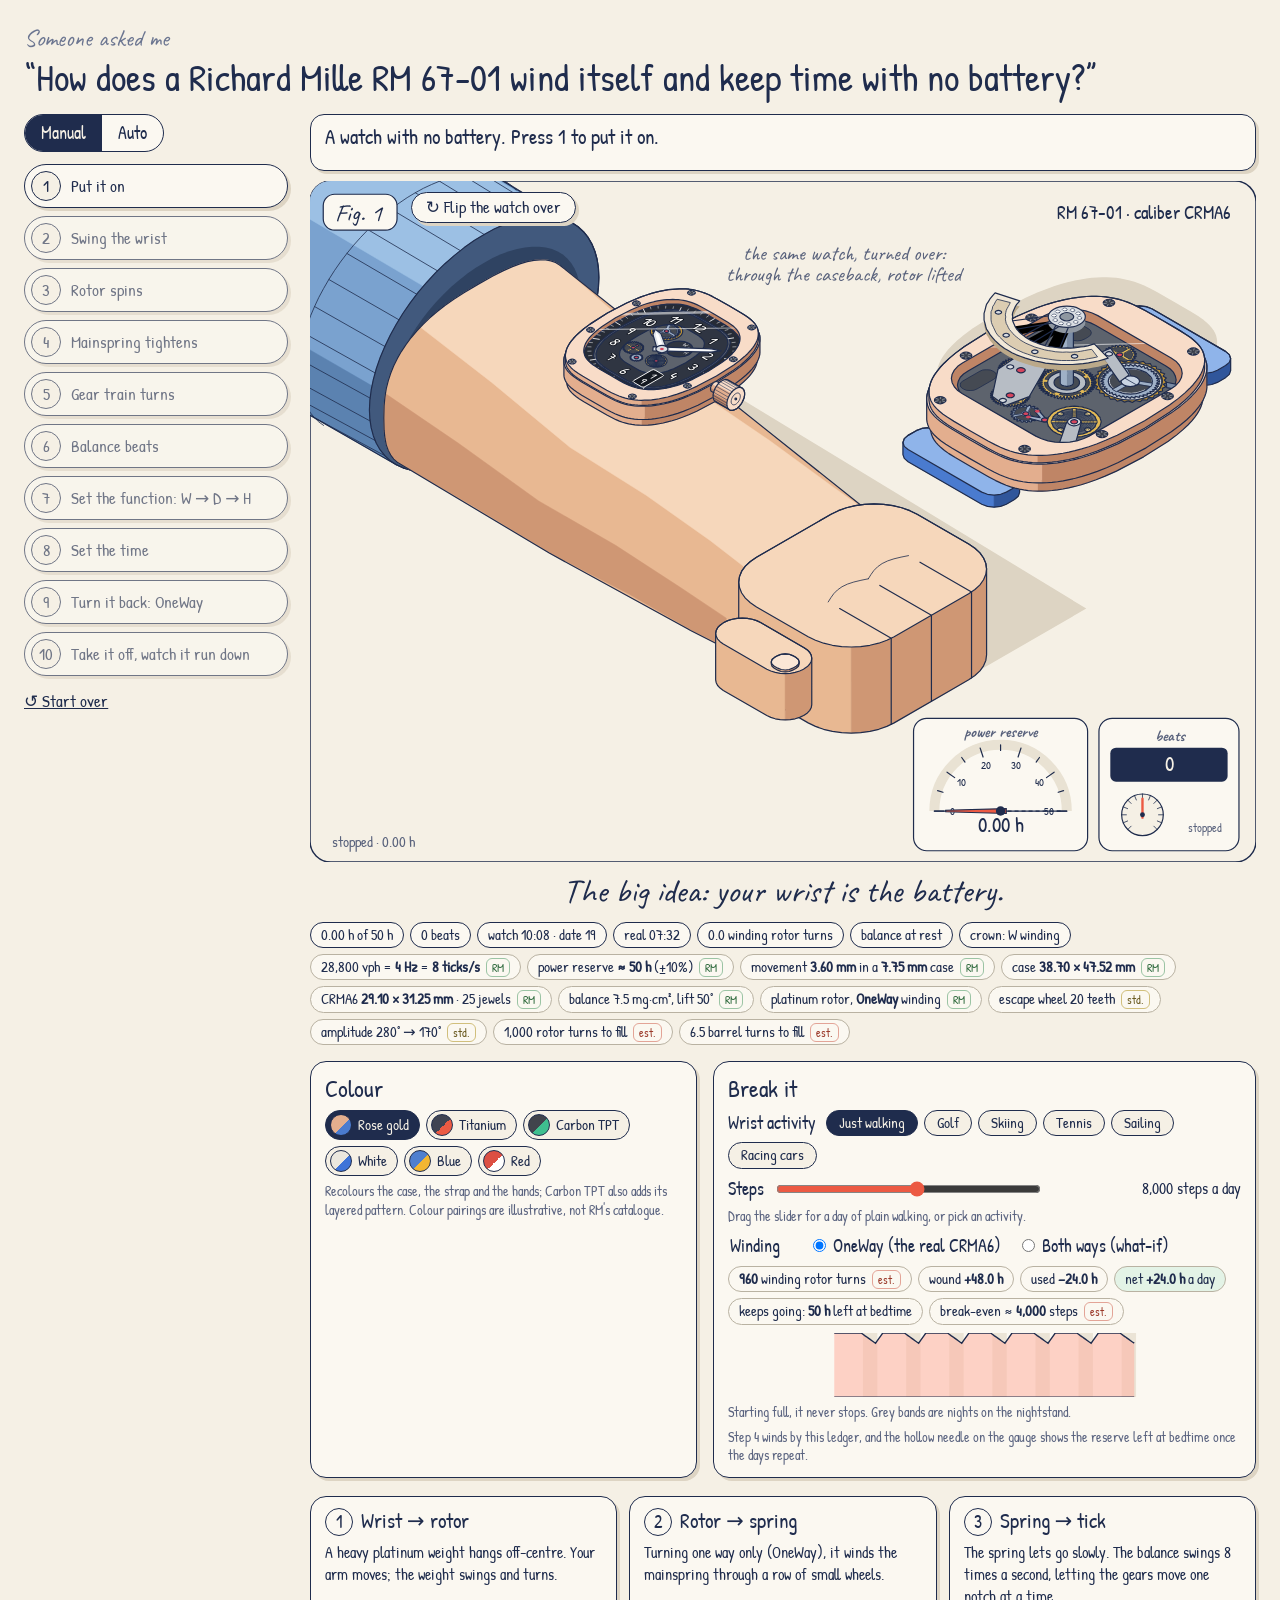
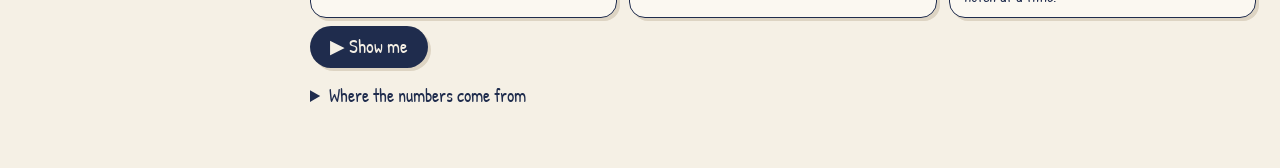
==== commit 27622e52: "RM 67-01: live movement through the dial, and jump to any step The open dial now shows the barrel ra" ====
--- a/rm67-01/rm67-01.html
+++ b/rm67-01/rm67-01.html
@@ -46,8 +46,9 @@
 }
 .steps .n { flex: none; width: 30px; height: 30px; border-radius: 50%; border: 1.5px solid var(--ink); display: grid; place-items: center; background: var(--paper); font-size: 17px; }
 .steps button:disabled { cursor: default; }
-.steps button[data-state="later"] { opacity: .45; }
-.steps button[data-state="done"] { opacity: .38; box-shadow: none; }
+.steps button[data-state="later"] { opacity: .62; }
+.steps button:not([data-state="running"]):hover { transform: translate(-1px, -1px); box-shadow: 4px 4px 0 var(--shade); opacity: 1; }
+.steps button[data-state="done"] { opacity: .5; box-shadow: none; }
 .steps button[data-state="done"] .n { background: var(--ink); color: var(--paper); }
 .steps button[data-state="running"] { background: var(--ui1); color: #fff; border-color: var(--ink); }
 .steps button[data-state="running"] .n { background: #fff; color: var(--ink); }
@@ -981,19 +982,26 @@
   const b = OPEN.b;
   let out = "";
   out += local(lpath(tonneau(a, b, CASE.n)), "", `fill:${T.plate[1]}`);
-  // the movement through the open-worked dial: barrel, a wheel, skeleton bridges
-  out += circ(-6, -9.5, 5.4, `fill:${T.plate[2]}`, "k");
-  out += circ(-6, -9.5, 3.9, `fill:${T.gold[2]}`, "k");
-  out += circ(-6, -9.5, 1.3, `fill:${T.gold[0]}`, "k");
-  out += circ(-7, 6.5, 4.4, `fill:${T.gold[1]}`, "k");
+  // the movement through the open-worked dial, seen from the front (mirror of the back):
+  // the barrel's ratchet winding, the seconds wheel, the escape wheel and the balance, all live
+  out += `<g id="fBarrelG">`;
+  out += circ(-4.6, -6.2, 4.0, `fill:${T.gold[2]}`, "k");
+  out += wheel("fRatchet", -4.6, -6.2, 3.4, T.steel, 3, 28);
+  out += `</g>`;
+  out += `<g id="fTrainG">`;
+  out += wheel("fFourth", -5.4, 4.6, 2.6, T.gold, 4, 30, circ(0, -1.45, 0.38, "fill:var(--ui1)", "k"));
+  out += wheel("fEsc", -1.9, 7.0, 1.6, T.steel, 0, 20);
+  out += `</g>`;
+  out += `<g id="fBalanceG" transform="translate(2.6 4.6)"><g id="fBalance">`;
+  out += local(lpath(circlePts(0, 0, 2.7, 48)) + lpath(circlePts(0, 0, 2.25, 48).reverse()), "k", `fill:${T.gold[1]};fill-rule:evenodd`);
   for (let k = 0; k < 4; k++) {
-    const t = (k / 4) * Math.PI * 2 + 0.4;
-    out += circ(-7 + 2.6 * Math.cos(t), 6.5 + 2.6 * Math.sin(t), 0.95, `fill:${T.plate[1]}`, "k");
-  }
-  out += circ(-7, 6.5, 0.8, `fill:${T.jewel}`, "k");
-  // a bridge: closed shape from the centre toward 7 o'clock
-  out += local(lpath(roundRect(-12.5, -2.2, 2, 2.2, 2.2, 5).map(([x, y]) => [x * 0.95 + y * 0.31, y * 0.95 - x * 0.31])), "k", `fill:${TI[1]}`);
-  out += circ(-9.8, 2.5, 0.75, `fill:${TI[0]}`, "k");
+    const t = (k / 4) * Math.PI * 2 + Math.PI / 4;
+    out += local(`M${r3(0.4 * Math.cos(t))} ${r3(0.4 * Math.sin(t))}L${r3(2.3 * Math.cos(t))} ${r3(2.3 * Math.sin(t))}`, "k thin");
+  }
+  out += circ(0, 0, 0.55, `fill:${T.gold[2]}`, "k");
+  out += `</g><g transform="scale(0.62)"><path id="fHair" class="k hair" d=""/></g>`;
+  out += circ(0, 0, 0.5, `fill:${T.jewel}`, "k");
+  out += `</g>`;
   // black flange with a minute track, ticks hanging from its outer edge
   const ci = { a: a - 2.2, b: b - 2.2 };
   out += local(ring(a, b, ci.a, ci.b), "k", "fill:#262b36;fill-rule:evenodd");
@@ -1725,6 +1733,27 @@
   setHint(typeof h === "function" ? h() : h);
 }
 
+// Any step, any time: the steps before it are replayed silently on the model,
+// so the watch arrives in the state that step expects (on the wrist, wound, set).
+function jumpTo(i) {
+  if (i === next && cur < 0) {
+    startStep(i);
+    return;
+  }
+  const keepAuto = autoWait;
+  reset();
+  for (let k = 0; k < i; k++) {
+    startStep(k);
+    let guard = 0;
+    while (cur === k && guard++ < 5000) advance(1 / 30);
+  }
+  V.armRot = 0;
+  V.dateShown = read(S).date;
+  V.dateRoll = 0;
+  autoWait = keepAuto;
+  startStep(i);
+}
+
 function finishStep() {
   const done = STEPS[cur].id;
   cur = -1;
@@ -1756,6 +1785,7 @@
     "rotor", "rotorLow", "rotorBlur", "barrelDrum", "ratchet", "spring", "click", "oneway", "reduce", "centre", "third",
     "fourth", "esc", "pallet", "balance", "hair", "tickHand", "tickFlash", "resNeedle", "resGhost", "resArc", "resText",
     "beatText", "speedG", "speedT", "readout", "watchShade", "hzText", "insetG", "insetSnd", "incapG", "flipCap",
+    "fRatchet", "fFourth", "fEsc", "fBalance", "fHair",
   ]) el[id] = document.getElementById(id);
   el.snd = {};
   for (const k of ["whirr", "click", "tick", "clack", "zip"]) el.snd[k] = document.getElementById("snd-" + k);
@@ -1842,6 +1872,12 @@
   tr(el.balance, `rotate(${r3(bal)})`);
   el.hair.setAttribute("d", hairPath(bal));
   tr(el.pallet, `rotate(${r3(9 * Math.tanh(bal / 25))})`);
+  // the same parts seen through the dial from the front turn the other way round
+  tr(el.fRatchet, `rotate(${r3(-R.ratchetDeg)})`);
+  tr(el.fFourth, `rotate(${r3(-(vr / 60) * 360)})`);
+  tr(el.fEsc, `rotate(${r3(escAngle(vr))})`);
+  tr(el.fBalance, `rotate(${r3(-bal)})`);
+  el.fHair.setAttribute("d", hairPath(-bal));
   // gauges
   const fr = Math.max(0, Math.min(1, R.reserveFrac));
   tr(el.resNeedle, `translate(${GA.x} ${GA.y}) rotate(${r3(-180 + 180 * fr)})`);
@@ -1914,7 +1950,7 @@
   list.querySelectorAll("button").forEach((b, i) => {
     const state = i === cur ? "running" : i < next ? "done" : i === next && cur < 0 ? "next" : "later";
     b.dataset.state = state;
-    b.disabled = !(state === "next" && mode === "manual" && !showMe);
+    b.disabled = false;
     b.classList.toggle("pulse", state === "next" && mode === "manual" && !showMe);
   });
   document.querySelectorAll(".mode button").forEach((b) => b.setAttribute("aria-pressed", String(b.dataset.mode === mode)));
@@ -1962,6 +1998,9 @@
   mark("rotorTop", "rotorLit");
   for (const id of ["third", "fourth", "centre", "esc"]) mark(document.getElementById(id).parentNode, "trainLit");
   mark("balanceG", "balanceLit");
+  mark("fBalanceG", "balanceLit");
+  mark("fTrainG", "trainLit");
+  mark("fBarrelG", "barrelLit");
   mark(document.getElementById("pallet").parentNode, "balanceLit");
   mark(document.getElementById("barrelDrum").parentNode, "barrelLit");
   mark("fnDial", "fnLit");
@@ -1982,9 +2021,8 @@
   list.innerHTML = STEPS.map((s, i) => `<li><button type="button" data-i="${i}"><span class="n">${i + 1}</span><span class="l">${s.label}</span></button></li>`).join("");
   list.addEventListener("click", (e) => {
     const b = e.target.closest("button");
-    if (!b || b.disabled) return;
-    const i = +b.dataset.i;
-    if (i === next && cur < 0) startStep(i);
+    if (!b) return;
+    jumpTo(+b.dataset.i);
   });
   document.querySelectorAll(".mode button").forEach((b) =>
     b.addEventListener("click", () => {
